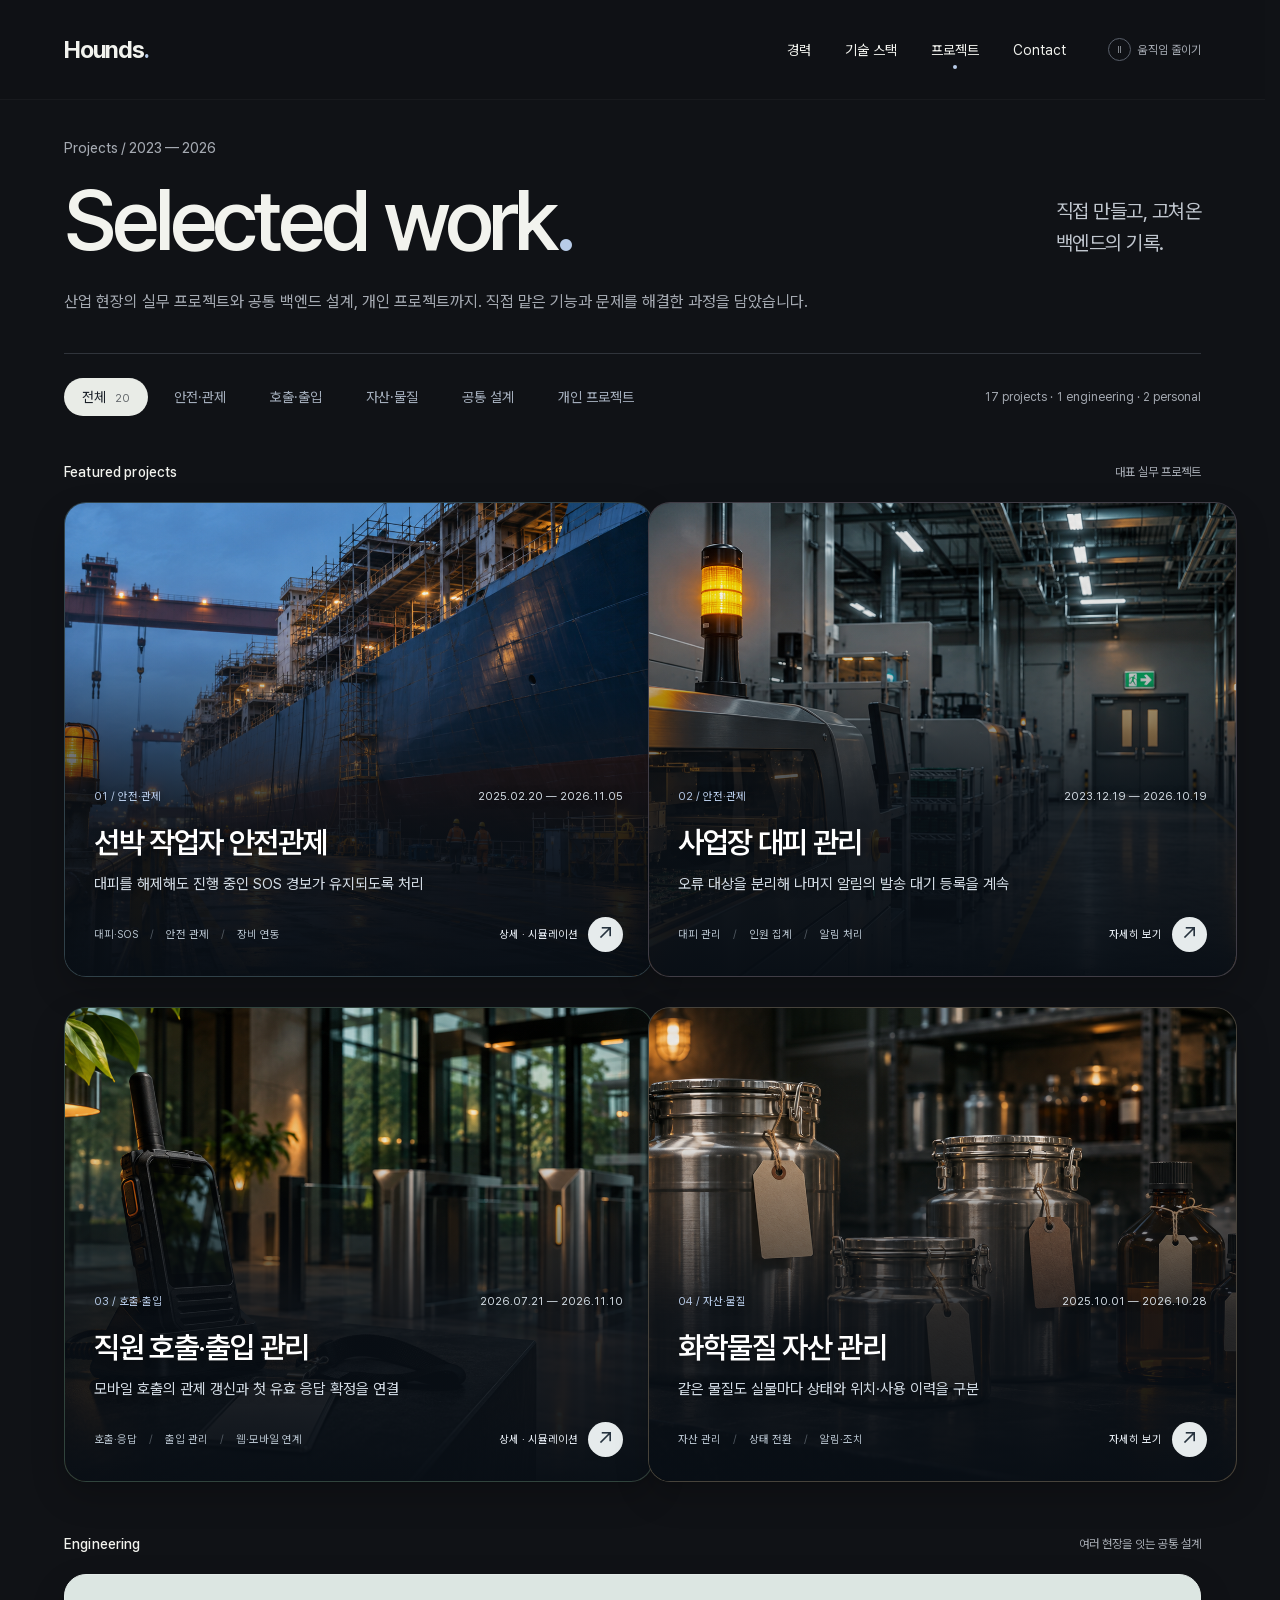
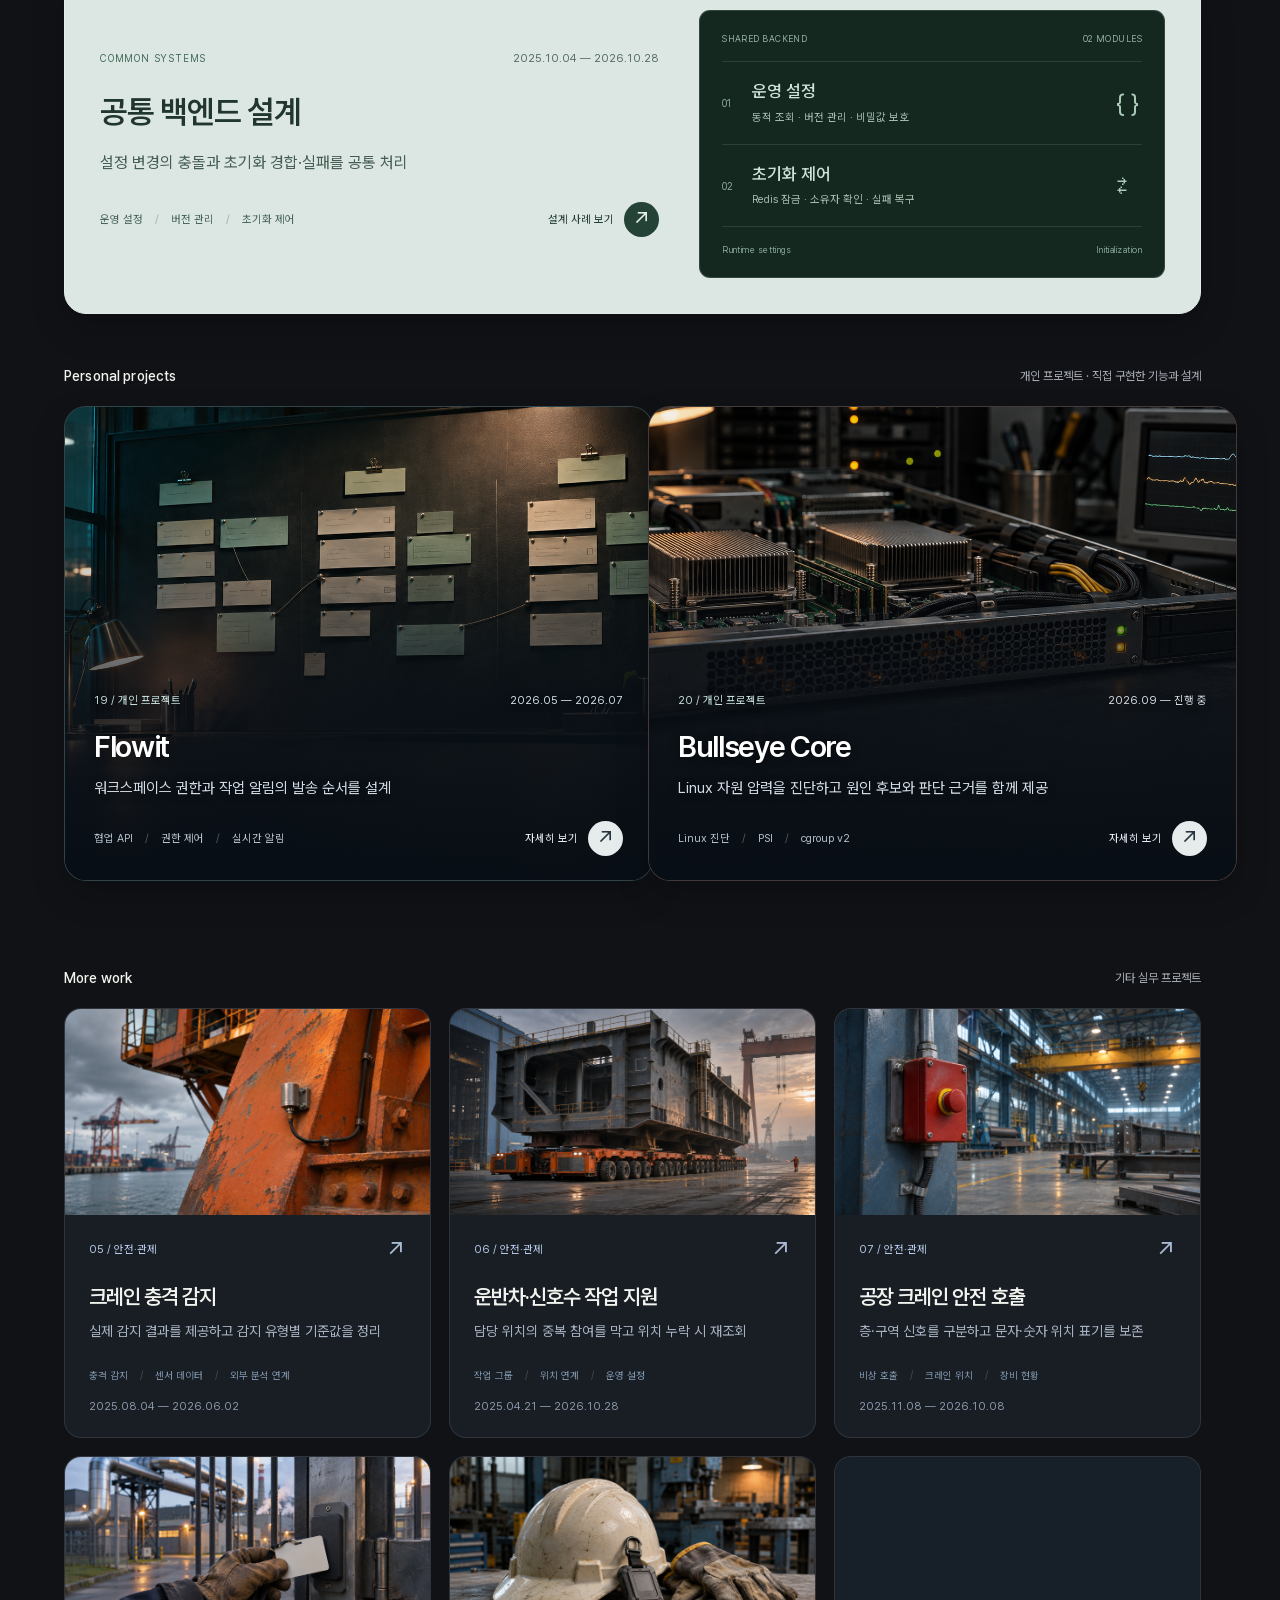
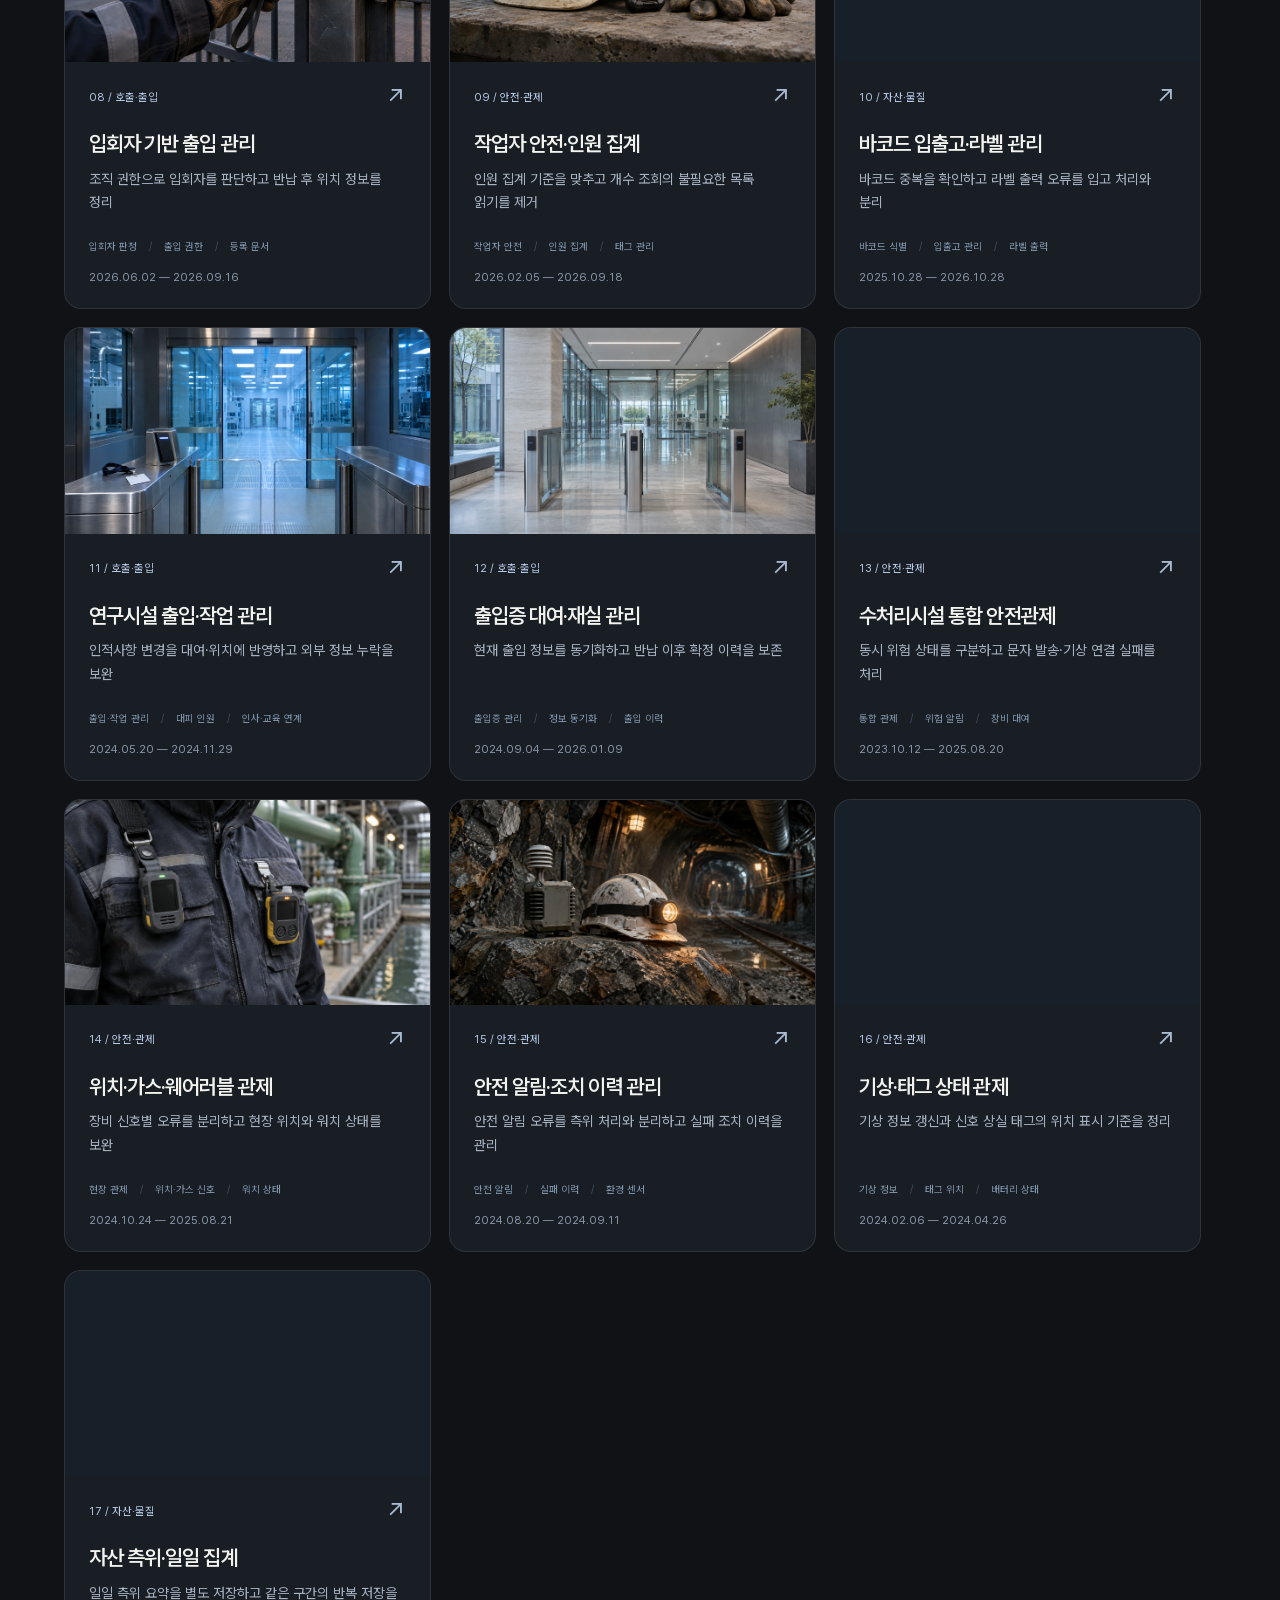
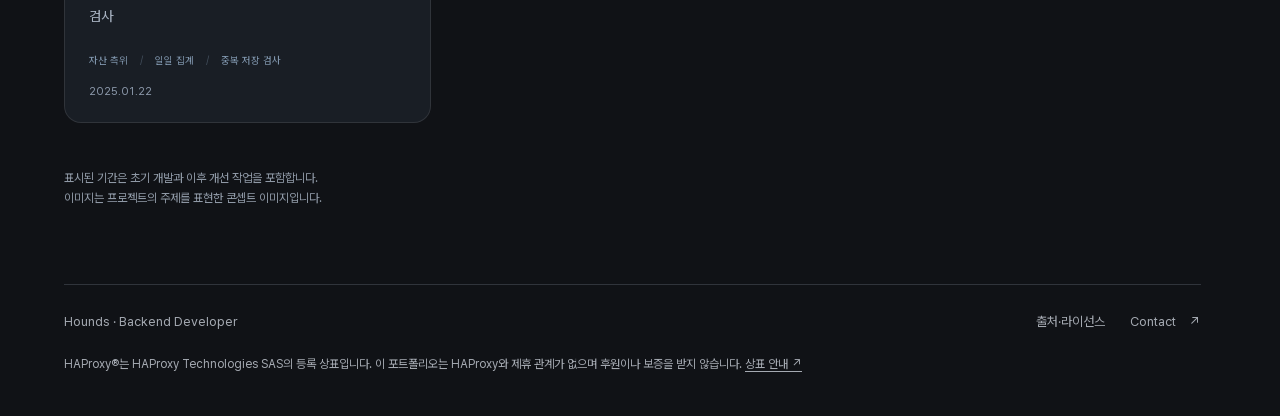
==== projects.html @ 59945b68 "Show credits and license texts in a shared modal" ====
<!doctype html>
<html lang="ko">
<head>
  <meta charset="utf-8">
  <meta name="viewport" content="width=device-width, initial-scale=1">
  <meta name="theme-color" content="#101216">
  <meta name="description" content="Hounds의 실무 프로젝트와 공통 백엔드 설계, 개인 프로젝트 개발 기록. 직접 구현한 기능과 문제 해결 과정을 소개합니다.">
  <title>Projects — Hounds</title>
  <link rel="preload" href="pretendard.woff2" as="font" type="font/woff2" crossorigin>
  <link rel="stylesheet" href="styles.css?v=20261115-contact">
  <link rel="stylesheet" href="projects.css?v=20261115-case-link">
  <link rel="stylesheet" href="project-simulations.css">
  <link rel="stylesheet" href="project-log-demo.css">
  <link rel="stylesheet" href="project-state-demo.css?v=20261115-readable">
  <link rel="stylesheet" href="credits-dialog.css?v=20261116">
  <script src="vendor/motion.js" defer></script>
  <script src="script.js" defer></script>
  <script src="projects-data.js?v=20261115-state-output" defer></script>
  <script src="card-interactions.js" defer></script>
  <script src="project-simulations.js" defer></script>
  <script src="project-log-demo.js" defer></script>
  <script src="project-state-demo.js" defer></script>
  <script src="projects.js?v=20261115-case-link" defer></script>
  <script src="credits-dialog.js?v=20261116" defer></script>
</head>
<body id="top" class="projects-page">
  <a class="skip-link" href="#main">본문으로 건너뛰기</a>
  <header class="site-header page-width">
    <a class="wordmark" href="index.html">Hounds<span class="wordmark-dot" aria-hidden="true">.</span></a>
    <nav aria-label="주요 메뉴"><a href="index.html#experience">경력</a><a href="index.html#stack">기술 스택</a><a href="projects.html" aria-current="page">프로젝트</a><a href="index.html#contact">Contact</a></nav>
    <button class="motion-toggle header-motion" type="button" id="motion-toggle" aria-pressed="false"><span class="motion-icon" aria-hidden="true">Ⅱ</span><span class="motion-label">움직임 줄이기</span></button>
  </header>
  <main id="main" class="page-width">
    <header class="work-heading">
      <p class="section-kicker">Projects / 2023 — 2026</p>
      <div class="work-title"><h1>Selected work<span>.</span></h1><p>직접 만들고, 고쳐온<br>백엔드의 기록.</p></div>
      <p class="work-intro">산업 현장의 실무 프로젝트와 공통 백엔드 설계, 개인 프로젝트까지. 직접 맡은 기능과 문제를 해결한 과정을 담았습니다.</p>
    </header>
    <div class="work-controls">
      <div class="work-filters" role="group" aria-label="프로젝트 분야 필터">
        <button type="button" data-filter="all" aria-pressed="true">전체 <span id="entry-count">20</span></button>
        <button type="button" data-filter="safety" aria-pressed="false">안전·관제</button>
        <button type="button" data-filter="access" aria-pressed="false">호출·출입</button>
        <button type="button" data-filter="assets" aria-pressed="false">자산·물질</button>
        <button type="button" data-filter="engineering" aria-pressed="false">공통 설계</button>
        <button type="button" data-filter="personal" aria-pressed="false">개인 프로젝트</button>
      </div>
      <p id="filter-status" aria-live="polite" aria-atomic="true">17 projects · 1 engineering · 2 personal</p>
    </div>
    <section id="featured-section" aria-labelledby="featured-title">
      <div class="work-section-label"><h2 id="featured-title">Featured projects</h2><span>대표 실무 프로젝트</span></div>
      <div class="featured-grid" id="featured-grid"></div>
    </section>
    <section id="engineering-section" aria-labelledby="engineering-title">
      <div class="work-section-label"><h2 id="engineering-title">Engineering</h2><span>여러 현장을 잇는 공통 설계</span></div>
      <div id="engineering-grid"></div>
    </section>
    <section id="personal-section" aria-labelledby="personal-title">
      <div class="work-section-label"><h2 id="personal-title">Personal projects</h2><span>개인 프로젝트 · 직접 구현한 기능과 설계</span></div>
      <div class="featured-grid" id="personal-grid"></div>
    </section>
    <section id="archive-section" aria-labelledby="archive-title">
      <div class="work-section-label"><h2 id="archive-title">More work</h2><span>기타 실무 프로젝트</span></div>
      <div class="archive-grid" id="archive-grid"></div>
    </section>
    <p class="work-period-note">표시된 기간은 초기 개발과 이후 개선 작업을 포함합니다.<br>이미지는 프로젝트의 주제를 표현한 콘셉트 이미지입니다.</p>
    <noscript><p>프로젝트 목록과 상세 내용을 보려면 JavaScript를 켜 주세요.</p></noscript>
  </main>
  <footer class="site-footer page-width">
    <div class="footer-main"><p>Hounds · Backend Developer</p><div class="footer-links"><a href="THIRD-PARTY.txt" data-credits-dialog>출처·라이선스</a><a href="index.html#contact">Contact <span aria-hidden="true">↗</span></a></div></div>
    <p class="trademark-notice">HAProxy®는 HAProxy Technologies SAS의 등록 상표입니다. 이 포트폴리오는 HAProxy와 제휴 관계가 없으며 후원이나 보증을 받지 않습니다. <a href="https://www.haproxy.com/legal/haproxy-trademark-policy" target="_blank" rel="noopener noreferrer">상표 안내 ↗</a></p>
  </footer>
  <dialog class="project-dialog" id="project-dialog" aria-labelledby="dialog-title" aria-describedby="dialog-lead">
    <div class="modal-toolbar">
      <span>PROJECT NOTES</span>
      <div class="modal-toolbar-actions"><button type="button" id="copy-project-link" aria-disabled="false">사례 링크 복사</button><button type="button" id="close-dialog" aria-label="프로젝트 상세 닫기">닫기 <span aria-hidden="true">✕</span></button></div>
      <div class="modal-link-fallback" id="project-link-fallback" hidden>
        <label for="project-link-input">사례 링크</label>
        <input id="project-link-input" type="text" readonly spellcheck="false" autocomplete="off" aria-describedby="project-link-help">
        <p id="project-link-help">선택된 주소를 복사해 주세요. 컴퓨터에서는 Ctrl+C 또는 ⌘C를 누르면 됩니다.</p>
      </div>
      <p class="modal-share-status" id="project-share-status" role="status" aria-live="polite" aria-atomic="true"></p>
    </div>
    <div id="dialog-content" class="modal-content"></div>
  </dialog>
</body>
</html>
---- styles.css ----
@font-face {
  font-family: "Portfolio Pretendard";
  src: url("pretendard.woff2") format("woff2");
  font-weight: 45 920;
  font-style: normal;
  font-display: swap;
}

:root {
  color-scheme: dark;
  --background: #101216;
  --text: #f2f3ee;
  --muted: #a4a9b1;
  --line: #30343b;
  --accent: #b7cbe8;
  --ease: cubic-bezier(.22, 1, .36, 1);
  --header-height: 100px;
  --page-gutter: 64px;
  font-family: "Portfolio Pretendard", "Pretendard", sans-serif;
  scroll-padding-top: calc(var(--header-height) + 24px);
}
*, *::before, *::after { box-sizing: border-box; }
html { scrollbar-gutter: stable; }
body { margin: 0; background: var(--background); color: var(--text); word-break: keep-all; }
a { color: inherit; text-decoration: none; }
button { font: inherit; }
h1, h2, h3, h4, h5, p, dl, dd, figure { margin: 0; }
button, a { -webkit-tap-highlight-color: transparent; }
[hidden] { display: none !important; }
::selection { background: #b7cbe8; color: #101216; }
:focus-visible { outline: 2px solid var(--accent); outline-offset: 6px; }
.page-width { width: min(1200px, calc(100% - 2 * var(--page-gutter))); margin-inline: auto; }
.skip-link { position: fixed; top: 10px; left: 10px; padding: 12px; z-index: 20; background: var(--background); transform: translateY(-160%); }
.skip-link:focus { transform: none; }

.site-header { display: flex; align-items: center; gap: 42px; width: 100%; height: var(--header-height); padding-inline: max(var(--page-gutter), calc((100% - 1200px) / 2)); position: sticky; top: 0; z-index: 10; background: #101216ed; border-bottom: 1px solid #ffffff0a; backdrop-filter: blur(14px); -webkit-backdrop-filter: blur(14px); }
.wordmark { margin-right: auto; font-size: 24px; font-weight: 680; letter-spacing: -.05em; }
.wordmark-dot { color: var(--accent); }
.site-header nav { display: flex; align-items: center; gap: 34px; font-size: 14px; }
.site-header nav a { position: relative; padding-block: 8px; }
.site-header nav a::after { content: ""; position: absolute; width: 4px; height: 4px; border-radius: 50%; background: var(--accent); left: calc(50% - 2px); bottom: -3px; opacity: 0; transition: opacity .2s; }
.site-header nav a:hover::after, .site-header nav a[aria-current]::after { opacity: 1; }
.motion-toggle { display: inline-flex; align-items: center; gap: 7px; color: var(--muted); border: 0; background: transparent; cursor: pointer; padding: 8px 0; font-size: 12px; }
.motion-toggle:hover { color: var(--text); }
.motion-icon { display: grid; place-items: center; width: 23px; height: 23px; border-radius: 50%; border: 1px solid #5a606b; font-size: 9px; }

.hero { position: relative; isolation: isolate; overflow: hidden; }
.hero-inner { position: relative; min-height: 680px; display: flex; flex-direction: column; justify-content: space-between; padding-top: 64px; }
.hero-copy { position: relative; z-index: 1; width: fit-content; max-width: 70%; pointer-events: none; }
.hero-copy a { pointer-events: auto; }
.hero-role { margin-bottom: 23px; font-size: 16px; font-weight: 470; color: #c5c9cf; }
.hero h1 { font-size: clamp(76px, 9.8vw, 148px); line-height: .96; font-weight: 550; letter-spacing: -.065em; }
.hero h1 > span { display: block; }
.hero-period { color: var(--accent); }
.hero-description { margin-top: 32px; color: #b4b9c1; font-size: 17px; line-height: 1.9; letter-spacing: -.015em; }
.hero-link { display: inline-flex; align-items: center; gap: 18px; margin-top: 30px; font-size: 14px; }
.round-arrow { display: grid; place-items: center; width: 41px; height: 41px; border: 1px solid #555c68; border-radius: 50%; font-size: 22px; transition: background .25s, color .25s, transform .25s; }
.hero-link:hover .round-arrow { background: var(--text); color: var(--background); transform: rotate(45deg); }
.hero-bottom { position: relative; display: flex; justify-content: space-between; align-items: center; gap: 20px; margin-top: 64px; padding-block: 26px; border-bottom: 1px solid var(--line); font-size: 13px; }
.hero-bottom p { color: var(--muted); }
.hero-bottom p span { padding-inline: 14px; color: #59616e; }
.hero-bottom a span { display: inline-block; margin-left: 12px; font-size: 19px; }
.hero-particles { position: absolute; inset: -18% -4% 0 37%; z-index: -1; mask-image: linear-gradient(90deg, transparent 0%, black 25%, black 92%, transparent); }
.hero-particles::after { content: ""; position: absolute; inset: 0; background: linear-gradient(0deg, var(--background), transparent 27%, transparent 85%, var(--background)); pointer-events: none; }
.hero-particles canvas { display: block; width: 100%; height: 100%; }

.section-heading { display: flex; align-items: end; justify-content: space-between; gap: 30px; margin-bottom: 51px; }
.section-heading h2, .experience h2 { font-size: clamp(40px, 5.1vw, 70px); line-height: 1.06; font-weight: 540; letter-spacing: -.055em; }
.section-heading h2 > span, .experience h2 > span { color: var(--accent); }
.section-heading > p { padding-bottom: 6px; font-size: 15px; color: var(--muted); }
.section-kicker { color: var(--muted); font-size: 14px; font-weight: 450; margin-bottom: 18px; }

.experience { padding-block: 115px 118px; }
.experience-header { display: flex; justify-content: space-between; align-items: end; gap: 50px; }
.employment { border-left: 1px solid #505864; padding-left: 27px; }
.employment-label { font-size: 12px; color: var(--muted); }
.employment-period { display: flex; align-items: center; flex-wrap: wrap; gap: 10px; margin-top: 9px; font-size: 22px; font-weight: 480; letter-spacing: -.02em; font-variant-numeric: tabular-nums; }
.employment-period > span { color: #66717f; }
.employment-role { margin-top: 9px; color: var(--muted); font-size: 14px; }

.stack { --accent: #5c6d87; --muted: #63676e; --text: #1e252e; color-scheme: light; background: #e9ebe7; color: var(--text); padding-block: 94px 80px; }
.stack .section-heading { margin-bottom: 52px; }
.stack-group { display: grid; grid-template-columns: minmax(0, .65fr) minmax(0, 1.35fr); align-items: center; gap: 50px; padding-block: 32px; border-top: 1px solid #c8cdc9; }
.stack-group-copy h3 { font-size: clamp(28px, 3vw, 41px); font-weight: 480; letter-spacing: -.045em; }
.stack-group-copy p { max-width: 360px; margin-top: 13px; font-size: 14px; line-height: 1.8; color: var(--muted); }
.tech-items { display: flex; flex-wrap: wrap; align-items: start; gap: 15px; margin: 0; padding: 0; list-style: none; }
.tech-item { min-width: 93px; display: flex; flex-direction: column; align-items: center; gap: 10px; position: relative; border-radius: 12px; padding: 14px 13px 11px; transform-origin: 50% 80%; outline-offset: 3px; }
.tech-icon { display: grid; place-items: center; width: 62px; height: 62px; border: 1px solid #d3d8d2; border-radius: 16px; background: #f8f9f5; box-shadow: 0 3px 5px #1c273006; }
.tech-icon img { width: 38px; height: 38px; object-fit: contain; }
.tech-name { font-size: 13px; font-weight: 550; color: #343b43; white-space: nowrap; }
.tech-item:hover .tech-icon, .tech-item:focus-visible .tech-icon { border-color: #a2b3be; background: #fff; box-shadow: 0 9px 18px #2f435015; }
.tech-name sup { font-size: .65em; margin-left: 1px; }
.tech-role { display: block; margin-top: 3px; font-size: 10px; font-weight: 450; color: #63676e; text-align: center; }
.tech-icon-jpa { font-size: 19px; font-weight: 750; color: #506280; letter-spacing: -.06em; }
.stack-group[aria-labelledby="stack-infra"] .tech-items { display: grid; grid-template-columns: repeat(8, minmax(0, 1fr)); gap: 6px; }
.stack-group[aria-labelledby="stack-infra"] .tech-item { min-width: 0; padding-inline: 3px; }

.site-footer { display: grid; padding-block: 29px 40px; gap: 24px; border-top: 1px solid var(--line); color: var(--muted); font-size: 13px; }
.footer-main { display: flex; justify-content: space-between; align-items: center; flex-wrap: wrap; gap: 16px 24px; }
.footer-links { display: flex; align-items: center; flex-wrap: wrap; gap: 16px 25px; }
.trademark-notice { max-width: 960px; font-size: 12px; line-height: 1.9; color: #a4a9b1; }
.trademark-notice a { text-decoration: underline; text-underline-offset: 3px; white-space: nowrap; }
.site-footer a > span { margin-left: 10px; }
.projects-cta { padding-block: 100px 105px; }
.projects-cta-link { display: flex; justify-content: space-between; align-items: center; gap: 30px; }
.projects-cta h2 { font-size: clamp(38px, 5vw, 70px); font-weight: 530; line-height: 1.25; letter-spacing: -.045em; }
.projects-cta h2 span { color: #8b9bb1; }
.cta-arrow { display: grid; place-items: center; width: 90px; height: 90px; border: 1px solid #65758b; border-radius: 50%; font-size: 45px; transition: color .3s, background .3s, transform .3s; }
.projects-cta-link:hover .cta-arrow { background: var(--accent); color: #101216; transform: rotate(45deg); }
.projects-cta > p:last-child { margin-top: 30px; color: var(--muted); font-size: 16px; line-height: 1.8; }
.contact { display: grid; grid-template-columns: 1fr 1fr; align-items: end; gap: 65px; padding-block: 66px 85px; border-top: 1px solid var(--line); }
.contact-copy h2 { font-size: clamp(42px, 5vw, 68px); font-weight: 530; letter-spacing: -.05em; line-height: 1.1; }
.contact-copy h2 > span { color: var(--accent); }
.contact-copy > p:last-child { margin-top: 23px; font-size: 16px; color: var(--muted); line-height: 1.8; }
.contact-github { display: block; padding-block: 22px; border-top: 1px solid #66748a; border-bottom: 1px solid #66748a; }
.contact-platform { color: #a5bbd4; font-size: 13px; }
.contact-account { display: flex; align-items: center; justify-content: space-between; gap: 24px; margin-top: 12px; font-size: clamp(30px, 3.5vw, 46px); font-weight: 500; letter-spacing: -.035em; }
.contact-account > span { font-size: 33px; color: var(--accent); transition: transform .2s; }
.contact-github:hover .contact-account > span { transform: translate(3px, -3px); }
.contact-caption { display: block; margin-top: 13px; color: var(--muted); font-size: 13px; }

@media (min-width: 1600px) {
  .hero-inner { min-height: 780px; padding-top: 95px; }
}
@media (max-width: 1050px) {
  :root { --page-gutter: 40px; }
  .hero-copy { max-width: 76%; }
  .hero-inner { min-height: 650px; }
  .stack-group { grid-template-columns: .6fr 1.4fr; gap: 25px; }
  .stack-group[aria-labelledby="stack-infra"] .tech-items { grid-template-columns: repeat(4, minmax(0, 1fr)); }
  .tech-items { gap: 7px; }
  .tech-item { min-width: 81px; padding-inline: 8px; }
}
@media (max-width: 800px) {
  :root { --page-gutter: 24px; --header-height: 85px; }
  .site-header { gap: 24px; }
  .site-header nav { gap: 19px; }
  .motion-label { display: none; }
  .hero-inner { padding-top: 75px; min-height: 640px; }
  .hero-particles { left: 28%; opacity: .75; }
  .hero-copy { max-width: 95%; }
  .hero h1 { font-size: 100px; }
  .experience { padding-block: 80px; }
  .experience-header { display: grid; gap: 27px; }
  .stack-group { grid-template-columns: 1fr; gap: 20px; }
  .stack-group-copy p { max-width: 100%; }
  .contact { gap: 35px; }
}
@media (max-width: 540px) {
  :root { --page-gutter: 18px; --header-height: 77px; }
  .site-header { gap: 17px; }
  .wordmark { font-size: 20px; }
  .site-header nav { font-size: 12px; gap: 15px; }
  .hero-inner { min-height: 640px; padding-top: 83px; }
  .hero-role { font-size: 14px; }
  .hero h1 { font-size: clamp(62px, 14.6vw, 85px); }
  .hero-description { font-size: 15px; max-width: 320px; line-height: 1.85; }
  .hero-particles { inset: -10% -10% 0 8%; opacity: .5; mask-image: linear-gradient(0deg, black 20%, transparent 65%, black); }
  .hero-bottom { align-items: start; font-size: 11px; gap: 10px; margin-top: 45px; }
  .hero-bottom p { max-width: 225px; line-height: 1.8; }
  .hero-bottom p span { padding-inline: 5px; }
  .section-heading { display: block; margin-bottom: 34px; }
  .section-heading > p { margin-top: 17px; padding: 0; font-size: 14px; }
  .section-heading h2, .experience h2 { font-size: 43px; }
  .experience { padding-block: 65px; }
  .employment-period { font-size: 20px; }
  .stack { padding-block: 62px 46px; }
  .tech-items { gap: 9px 1px; }
  .tech-item { flex-basis: calc(25% - 1px); min-width: 0; }
  .tech-icon { width: 56px; height: 56px; border-radius: 14px; }
  .tech-name { font-size: 11px; }
  .site-header { gap: 12px; }
  .site-header nav { gap: 11px; }
  .site-header nav a[href$="#contact"] { display: none; }
  .contact { grid-template-columns: 1fr; gap: 32px; padding-block: 50px 58px; }
}
@media (prefers-reduced-motion: reduce) {
  html:not(.motion-full) *, html:not(.motion-full) *::before, html:not(.motion-full) *::after { transition-duration: 0s !important; scroll-behavior: auto !important; }
}
.motion-reduced *, .motion-reduced *::before, .motion-reduced *::after { transition-duration: 0s !important; scroll-behavior: auto !important; }
---- projects.css ----
.work-heading { padding-top: 40px; padding-bottom: 36px; }
.work-heading .section-kicker { margin-bottom: 20px; }
.work-title { display: flex; justify-content: space-between; align-items: end; gap: 35px; }
.work-title h1 { font-size: clamp(60px, 6.7vw, 96px); font-weight: 530; line-height: 1.03; letter-spacing: -.06em; }
.work-title h1 span { color: var(--accent); }
.work-title > p { color: #c0c6ce; font-size: 20px; line-height: 1.6; letter-spacing: -.025em; padding-bottom: 5px; }
.work-intro { color: var(--muted); font-size: 16px; line-height: 1.8; margin-top: 24px; }
.work-intro br { display: none; }
.work-controls { display: flex; align-items: center; justify-content: space-between; gap: 25px; border-top: 1px solid var(--line); padding-block: 24px; }
.work-controls > p { font-size: 12px; color: var(--muted); font-variant-numeric: tabular-nums; }
.work-filters { display: flex; flex-wrap: wrap; gap: 8px; }
.work-filters button { border: 1px solid transparent; border-radius: 30px; padding: 10px 17px; background: none; color: #a4aebc; cursor: pointer; font-size: 14px; transition: color .2s, background .2s, border-color .2s; }
.work-filters button span { margin-left: 5px; font-size: 11px; opacity: .65; }
.work-filters button:hover { border-color: #616a76; color: var(--text); }
.work-filters button[aria-pressed="true"] { background: #e9ece7; color: #1a2028; }
.work-section-label { display: flex; align-items: center; justify-content: space-between; gap: 20px; padding-block: 24px 22px; }
.work-section-label h2 { font-size: 14px; font-weight: 500; letter-spacing: .01em; }
.work-section-label > span { font-size: 12px; color: var(--muted); }
.featured-grid { display: grid; grid-template-columns: repeat(2, minmax(0, 1fr)); gap: 30px; }
.project-card { display: block; width: 100%; min-width: 0; border: 0; background: none; color: var(--text); padding: 0; text-align: left; cursor: pointer; font-family: inherit; perspective: 1100px; }
.project-card:focus-visible { outline-offset: 7px; border-radius: 22px; }
.card-surface { position: relative; display: flex; flex-direction: column; height: 100%; overflow: hidden; border: 1px solid #ffffff19; border-radius: 22px; background: #1c252e; box-shadow: 0 3px 5px #0001, 0 14px 34px #0003; transform-origin: center; transition: border-color .25s, box-shadow .25s; }
.project-card[data-art="rtls"] .card-surface { background: #192c35; }
.project-card[data-art="evacuation"] .card-surface { background: #2b2832; }
.project-card[data-art="call"] .card-surface { background: #1b3028; }
.project-card[data-art="assets"] .card-surface { background: #332f26; }
.project-card[data-art="flowit"] .card-surface { background: #1b3035; }
.project-card[data-art="bullseye"] .card-surface { background: #302526; }
.project-card:hover .card-surface, .project-card:focus-visible .card-surface { border-color: #ffffff48; box-shadow: 0 4px 8px #0002, 0 24px 50px #0005; }
.card-info { padding: 28px 29px 0; position: relative; z-index: 1; }
.card-topline { display: flex; justify-content: space-between; gap: 20px; align-items: center; margin-bottom: 18px; color: #c1c9d0; font-size: 11px; font-variant-numeric: tabular-nums; }
.card-topline span:first-child { color: #b7cbe8; }
.card-title-row h3 { font-size: 28px; font-weight: 590; letter-spacing: -.045em; line-height: 1.4; }
.card-hook { color: #bdc6ce; font-size: 15px; line-height: 1.7; margin-top: 9px; }
.project-art { position: relative; overflow: hidden; aspect-ratio: 16 / 9; background: #172029; flex-shrink: 0; }
.project-cover-image { display: block; width: 100%; height: 100%; object-fit: cover; transform-origin: center; }
.featured-card .card-surface { min-height: 475px; aspect-ratio: 1.24; justify-content: end; }
.featured-card .project-art { position: absolute; inset: 0; width: 100%; height: 100%; aspect-ratio: auto; }
.featured-card .project-cover-image { width: calc(100% + 16px); height: calc(100% + 16px); max-width: none; margin: -8px; }
.featured-card .project-art::after { content: ""; position: absolute; inset: 0; background: linear-gradient(180deg, #0a111008 10%, #09101615 30%, #0a1017d4 65%, #080e15fa 100%); pointer-events: none; }
.featured-card .card-info { margin-top: auto; padding-top: 150px; text-shadow: 0 1px 10px #0006; }
.featured-card .card-topline { color: #d6dfe7; }
.featured-card .card-title-row h3 { font-size: 30px; color: #fff; }
.featured-card .card-hook { color: #d3dce5; }
.featured-card .card-footer { position: relative; z-index: 1; margin-top: 20px; }
.card-footer { display: flex; justify-content: space-between; align-items: center; gap: 20px; padding: 0 29px 24px; margin-top: auto; }
.card-tags { display: flex; flex-wrap: wrap; gap: 8px 12px; color: #b5c1cc; font-size: 11px; }
.card-tags span + span::before { content: "/"; margin-right: 12px; opacity: .4; }
.card-open { display: flex; align-items: center; gap: 10px; white-space: nowrap; font-size: 11px; color: #e6ecf3; }
.card-open > span { display: grid; place-items: center; width: 35px; height: 35px; background: #e6ebec; color: #26323e; font-size: 21px; border-radius: 50%; transition: transform .25s; }
.project-card:hover .card-open > span { transform: rotate(45deg); }
#archive-section { margin-top: 65px; }
.archive-grid { display: grid; grid-template-columns: repeat(3, minmax(0, 1fr)); gap: 18px; }
.archive-card .card-surface { background: #191e25; border-radius: 17px; box-shadow: none; }
.archive-card .card-info { padding: 21px 24px 0; }
.archive-card .card-title-row h3 { font-size: 21px; }
.archive-card .card-hook { font-size: 14px; color: #a8b3c2; }
.archive-card .card-footer { display: grid; justify-content: start; gap: 19px; padding: 25px 24px 24px; }
.archive-card .card-tags { color: #7f95ac; font-size: 10px; }
.archive-period { color: #8d9aac; font-size: 11px; font-variant-numeric: tabular-nums; }
.archive-mark { font-size: 23px; color: #a8bbd2; }
#featured-section, #engineering-section { margin-bottom: 30px; }
#personal-section { margin-bottom: 45px; }
.personal-card .card-topline span:first-child { color: #c4dedb; }
.engineering-card .card-surface { display: grid; grid-template-columns: 1.2fr 1fr; align-items: center; gap: 40px; padding: 35px; background: #dce6e2; border-color: #e4ece9; color: #20362f; }
.engineering-card-copy { min-width: 0; }
.engineering-card .card-topline { color: #526c61; margin-bottom: 26px; }
.engineering-card .card-topline span:first-child { color: #416b59; font-size: 10px; letter-spacing: .08em; }
.engineering-card h3 { font-size: 32px; font-weight: 590; letter-spacing: -.04em; line-height: 1.35; }
.engineering-card .card-hook { color: #455e54; font-size: 16px; margin-top: 15px; line-height: 1.75; word-break: keep-all; }
.engineering-card-bottom { display: flex; justify-content: space-between; align-items: center; gap: 20px; margin-top: 25px; }
.engineering-card .card-tags { color: #49665a; }
.engineering-card .card-open { color: #233c31; }
.engineering-card .card-open > span { background: #254236; color: #e3efe8; }
.engineering-art { display: flex; align-items: center; min-height: 250px; padding: 22px; aspect-ratio: auto; background: #142820; border-radius: 11px; border: 1px solid #88a99740; }
.engineering-blueprint { width: 100%; min-width: 0; color: #d0e2d8; }
.blueprint-top, .blueprint-bottom { display: flex; align-items: center; justify-content: space-between; gap: 10px; font-size: 9px; letter-spacing: .05em; color: #96b3a4; }
.blueprint-top { padding-bottom: 17px; }
.blueprint-bottom { padding-top: 17px; color: #85a795; }
.blueprint-module { display: grid; grid-template-columns: 18px minmax(0, 1fr) 26px; gap: 12px; align-items: center; border-block: 1px solid #809f8d36; padding: 17px 0; }
.blueprint-module + .blueprint-module { border-top: 0; }
.module-index { color: #8eab9a; font-size: 10px; }
.blueprint-module strong { font-size: 17px; font-weight: 530; line-height: 1.5; }
.blueprint-module p { color: #a4bbad; font-size: 11px; line-height: 1.65; margin-top: 4px; word-break: keep-all; }
.module-symbol { color: #accab8; font-size: 24px; white-space: nowrap; }
.project-dialog[data-art="engineering"] .modal-cover { background: #20362e; }
.modal-art .project-art.engineering-art { min-height: 250px; height: auto; aspect-ratio: auto; }
.work-period-note { font-size: 12px; line-height: 1.7; color: #8f99a6; margin-block: 45px 75px; }

.project-dialog { color-scheme: dark; background: #15191f; color: var(--text); width: min(1080px, calc(100% - 80px)); max-height: calc(100dvh - 70px); border: 1px solid #424a55; border-radius: 12px; padding: 0; overscroll-behavior: contain; box-shadow: 0 35px 150px #0009; }
.project-dialog::backdrop { background: #05070bd4; backdrop-filter: blur(9px); }
.modal-toolbar { position: sticky; top: 0; z-index: 3; display: grid; grid-template-columns: minmax(0, 1fr) auto; gap: 0 14px; align-items: center; min-height: 54px; padding: 8px 30px; background: #15191ff5; border-bottom: 1px solid #313844; backdrop-filter: blur(8px); }
.modal-toolbar > span { font-size: 10px; letter-spacing: .16em; color: #91a2ba; }
.modal-toolbar button { display: flex; gap: 12px; align-items: center; color: #d7dce4; background: none; border: 0; cursor: pointer; padding: 8px 0 8px 15px; font-size: 13px; }
.modal-toolbar button span { font-size: 19px; }
.modal-toolbar-actions { display: flex; align-items: center; gap: 12px; }
.modal-toolbar #copy-project-link { justify-content: center; min-width: 94px; padding: 7px 10px; border: 1px solid #405063; border-radius: 5px; color: #bdcedf; font-size: 11px; }
.modal-toolbar #copy-project-link:hover:not([aria-disabled="true"]) { color: #edf4fc; border-color: #8297af; }
.modal-toolbar #copy-project-link[aria-disabled="true"] { cursor: wait; color: #8599ae; }
.modal-link-fallback { grid-column: 1 / -1; display: grid; gap: 7px; min-width: 0; padding: 11px 0 8px; }
.modal-link-fallback label { color: #b7cadf; font-size: 11px; }
.modal-link-fallback input { min-width: 0; width: 100%; padding: 9px 11px; border: 1px solid #587087; border-radius: 5px; background: #101821; color: #e0eaf3; font: 12px/1.5 ui-monospace, "SFMono-Regular", Consolas, monospace; }
.modal-link-fallback p { color: #a2b4c7; font-size: 11px; line-height: 1.6; word-break: keep-all; }
.modal-share-status { position: absolute; width: 1px; height: 1px; padding: 0; margin: -1px; overflow: hidden; clip-path: inset(50%); white-space: nowrap; border: 0; }
.modal-content { padding: 0 44px 35px; }
.modal-cover { display: grid; grid-template-columns: 1.35fr 1fr; align-items: stretch; gap: 32px; margin-inline: -44px; padding: 32px 44px; background: #1c252e; border-bottom: 1px solid #ffffff0c; }
.project-dialog[data-art="rtls"] .modal-cover { background: #192c35; }
.project-dialog[data-art="evacuation"] .modal-cover { background: #2b2832; }
.project-dialog[data-art="call"] .modal-cover { background: #1b3028; }
.project-dialog[data-art="assets"] .modal-cover { background: #332f26; }
.project-dialog[data-art="flowit"] .modal-cover { background: #1b3035; }
.project-dialog[data-art="bullseye"] .modal-cover { background: #302526; }
.modal-intro { min-width: 0; }
.modal-category { display: flex; gap: 12px; color: var(--accent); font-size: 10px; letter-spacing: .04em; margin-bottom: 15px; }
.modal-category span { opacity: .4; }
.modal-title { font-size: clamp(26px, 2.6vw, 35px); line-height: 1.3; font-weight: 590; letter-spacing: -.045em; word-break: keep-all; overflow-wrap: anywhere; }
.modal-title:focus { outline: none; }
.modal-context { color: #afbdc9; font-size: 13px; line-height: 1.75; margin-top: 12px; word-break: keep-all; overflow-wrap: anywhere; }
.modal-lead { font-size: 18px; line-height: 1.65; color: #e1e7ee; margin-top: 18px; letter-spacing: -.02em; word-break: keep-all; overflow-wrap: anywhere; }
.modal-facts { display: grid; gap: 9px; margin-top: 24px; font-size: 12px; line-height: 1.6; }
.modal-facts > div { display: grid; grid-template-columns: 65px 1fr; gap: 12px; }
.modal-facts dt { color: #93a3b6; }
.modal-facts dd { margin: 0; color: #ccd6e1; font-variant-numeric: tabular-nums; }
.modal-planned { display: flex; flex-wrap: wrap; align-items: baseline; gap: 9px; margin-top: 13px; color: #b5c9c1; font-size: 12px; line-height: 1.7; }
.modal-planned > span { padding: 1px 7px; border: 1px solid #a7c8b93d; border-radius: 4px; color: #c5ddcf; font-size: 10px; }
.modal-stack { display: flex; flex-wrap: wrap; gap: 7px; list-style: none; margin: 20px 0 0; padding: 0; }
.modal-stack li { padding: 5px 9px; border: 1px solid #a7c0d126; border-radius: 5px; color: #cad9e3; font-size: 10px; line-height: 1.4; background: #b2d4e607; }
.modal-source-links, .case-sources { display: flex; flex-wrap: wrap; gap: 10px 19px; }
.modal-source-links { margin-top: 20px; }
.modal-source-links a, .case-sources a { display: inline-flex; align-items: center; gap: 8px; color: #c1d8e9; font-size: 12px; line-height: 1.6; text-decoration: underline; text-decoration-color: #88acc652; text-underline-offset: 4px; }
.modal-source-links a:hover, .case-sources a:hover { color: #fff; text-decoration-color: currentColor; }
.modal-source-links a > span, .case-sources a > span { font-size: 15px; }
.modal-art { min-width: 0; align-self: stretch; }
.modal-art .project-art { height: 100%; min-height: 235px; aspect-ratio: auto; border-radius: 10px; }
.modal-art .project-cover-image { position: absolute; inset: 0; }
.modal-section { margin-top: 30px; }
.modal-section-heading { display: flex; align-items: baseline; justify-content: space-between; gap: 15px; margin-bottom: 20px; }
.modal-section-heading h3 { font-size: 19px; font-weight: 570; letter-spacing: -.03em; }
.modal-section-heading > span { font-size: 9px; letter-spacing: .09em; color: #8a9aae; }
.contribution-list { display: grid; grid-template-columns: repeat(auto-fit, minmax(190px, 1fr)); margin: 0; padding: 0; list-style: none; }
.contribution-list li { position: relative; padding-right: 24px; }
.contribution-list li + li { border-left: 1px solid #343d49; padding-left: 24px; }
.contribution-list li:last-child { padding-right: 0; }
.contribution-number { color: #819ab8; font-size: 10px; font-variant-numeric: tabular-nums; }
.contribution-list h4 { font-size: 16px; font-weight: 550; letter-spacing: -.025em; line-height: 1.5; margin-top: 8px; }
.contribution-list p { color: #aebaca; font-size: 14px; line-height: 1.7; margin-top: 7px; word-break: keep-all; overflow-wrap: anywhere; }
.cases-section { padding-top: 28px; border-top: 1px solid #343d49; }
.case-studies { display: grid; gap: 16px; }
.case-study { padding: 22px; border: 1px solid #323d4b; border-radius: 12px; background: #1b222b; overflow: hidden; }
.case-heading { display: flex; align-items: baseline; gap: 13px; margin-bottom: 20px; }
.case-number { font-size: 11px; color: #86a5cd; font-variant-numeric: tabular-nums; }
.case-heading h4 { min-width: 0; font-size: 19px; line-height: 1.5; font-weight: 550; letter-spacing: -.025em; word-break: keep-all; overflow-wrap: anywhere; }
.case-diagram { margin: 0 0 22px; padding: 15px 18px 18px; border: 1px solid #344255; border-radius: 9px; background-color: #121922; background-image: radial-gradient(#6f87a41d .7px, transparent .7px); background-size: 12px 12px; }
.case-diagram figcaption { color: #98abc2; font-size: 10px; letter-spacing: .02em; margin-bottom: 14px; }
.case-diagram figcaption > span { margin-right: 5px; color: #b6cbe8; }
.flow-sequence { display: flex; gap: 30px; align-items: stretch; }
.flow-node { position: relative; min-width: 0; padding: 12px 14px; border: 1px solid #405771; border-radius: 8px; background: #1c2939; }
.flow-sequence .flow-node { flex: 1; min-height: 86px; }
.flow-badge { display: flex; align-items: center; gap: 5px; color: #8aa9d0; font-size: 9px; line-height: 1.4; margin-bottom: 7px; font-variant-numeric: tabular-nums; }
.flow-node strong, .flow-outcome strong { display: block; font-size: 14px; line-height: 1.5; font-weight: 550; color: #e0eafa; word-break: keep-all; overflow-wrap: anywhere; }
.flow-detail { display: block; margin-top: 4px; color: #a3b3c7; font-size: 11px; line-height: 1.5; word-break: keep-all; overflow-wrap: anywhere; }
.flow-link { position: absolute; top: 50%; right: -31px; width: 30px; height: 16px; transform: translateY(-50%); color: #7b97bb; pointer-events: none; }
.flow-link svg { display: block; width: 100%; height: 100%; }
.flow-packet { fill: #c4ddf8; opacity: 0; pointer-events: none; }
.project-dialog[open] .diagram-flowing .flow-packet { animation: flow-packet-travel 4.8s linear var(--flow-delay, 0s) infinite; }
.flow-sequence .flow-node:nth-child(2) { --flow-delay: .75s; }
.flow-sequence .flow-node:nth-child(3) { --flow-delay: 1.5s; }
.flow-paths { --flow-delay: 1.1s; }
@keyframes flow-packet-travel {
  0%, 7% { transform: translateX(0); opacity: 0; }
  12% { opacity: .8; }
  38% { opacity: .8; }
  44%, 100% { transform: translateX(26px); opacity: 0; }
}
html.motion-reduced .flow-packet { animation: none !important; }
@media (prefers-reduced-motion: reduce) {
  html:not(.motion-full) .flow-packet { animation: none !important; }
}
.flow-finish { background: #1d302e; border-color: #48675c; }
.flow-finish .flow-badge { color: #9bbfae; }
.flow-finish strong { color: #d8eee3; }
.flow-branch { display: grid; grid-template-columns: 1fr 1fr 1.6fr; gap: 36px; align-items: center; }
.flow-entry .flow-link { right: -37px; width: 36px; }
.flow-gate { background: #222d42; border-color: #617d9f; }
.flow-diamond { display: inline-block; width: 6px; height: 6px; border: 1px solid #b4cdee; transform: rotate(45deg); margin-inline: 1px 2px; }
.flow-gate::after { content: ""; position: absolute; width: 16px; right: -17px; top: 50%; border-top: 1px solid #7b97bb; }
.flow-paths { display: grid; grid-auto-rows: 1fr; gap: 10px; min-width: 0; }
.flow-path { position: relative; display: grid; grid-template-columns: .8fr 1.2fr; gap: 10px; align-items: center; min-width: 0; min-height: 62px; padding: 10px 12px; border: 1px solid #405267; border-radius: 7px; background: #1b2735; }
.flow-path::before { content: ""; position: absolute; left: -21px; top: -11px; bottom: -11px; border-left: 1px solid #7b97bb; }
.flow-path:first-child::before { top: 50%; }
.flow-path:last-child::before { bottom: 50%; }
.flow-path .flow-link { left: -21px; right: auto; width: 20px; }
.flow-condition { color: #adc1dc; font-size: 10px; line-height: 1.5; word-break: keep-all; overflow-wrap: anywhere; }
.flow-outcome { min-width: 0; padding-left: 10px; border-left: 1px solid #ffffff16; }
.flow-outcome strong { font-size: 13px; }
.flow-outcome .flow-detail { font-size: 10px; }
.flow-path-keep { border-color: #46665d; background: #1a2d2b; }
.flow-path-keep .flow-condition { color: #a9c8ba; }
.flow-path-keep strong { color: #d2e9dd; }
.flow-path-muted { background: #222731; border-color: #485365; }
.flow-path-muted .flow-condition { color: #b7c0ce; }
.case-flow { display: grid; grid-template-columns: .85fr 1.15fr; gap: 0 26px; margin: 0; }
.case-flow dt { font-size: 11px; font-weight: 550; margin-bottom: 8px; color: #90a3bb; }
.case-flow dd { margin: 0; font-size: 15px; line-height: 1.7; letter-spacing: -.015em; word-break: keep-all; overflow-wrap: anywhere; }
.case-problem { padding-right: 26px; border-right: 1px solid #35404f; }
.case-problem dd { color: #b2bece; }
.case-action dt { color: #bdd3f2; }
.case-action dd { color: #e0e8f2; }
.case-change { grid-column: 1 / -1; display: grid; grid-template-columns: 95px 1fr; align-items: baseline; gap: 12px; margin: 20px -22px -22px; padding: 13px 22px; background: #8fae9f0c; border-top: 1px solid #8fae9f23; }
.case-change dt { margin: 0; color: #a8c8bc; }
.case-change dt span { margin-right: 5px; }
.case-change dd { color: #c8ddd3; font-size: 14px; }
.case-study.has-sources .case-change { margin-bottom: 0; }
.case-sources { margin: 0 -22px -22px; padding: 11px 22px 14px; background: #8fae9f0c; }
.case-sources a { color: #9fb6c9; font-size: 11px; }
.modal-next { display: flex; width: 100%; align-items: center; justify-content: space-between; gap: 25px; border: 0; border-top: 1px solid #404d5f; padding: 25px 0 0; margin-top: 32px; color: var(--text); background: none; text-align: left; cursor: pointer; }
.modal-next small { display: block; font-size: 11px; color: #8e9db0; margin-bottom: 9px; }
.modal-next strong { font-size: 18px; font-weight: 500; }
.modal-next > span:last-child { font-size: 30px; }
@media (max-width: 1050px) {
  .work-title > p { font-size: 17px; }
  .card-title-row h3 { font-size: 23px; }
  .archive-grid { grid-template-columns: repeat(2, minmax(0, 1fr)); }
}
@media (max-width: 800px) {
  .engineering-card .card-surface { grid-template-columns: 1fr; gap: 26px; padding: 26px; }
  .engineering-card .card-topline { margin-bottom: 18px; }
  .engineering-card h3 { font-size: 28px; }
  .work-heading { padding-top: 45px; padding-bottom: 40px; }
  .work-title { display: block; }
  .work-title h1 { font-size: 68px; }
  .work-title > p { margin-top: 23px; }
  .work-title > p br { display: none; }
  .work-intro { font-size: 14px; margin-top: 15px; }
  .work-controls { gap: 10px; }
  .work-controls > p { display: none; }
  .featured-grid { gap: 34px 23px; }
  .card-title-row h3 { font-size: 20px; }
  .card-hook { font-size: 14px; }
  .card-topline { flex-wrap: wrap; gap: 5px; }
  .card-tags { gap: 8px; font-size: 11px; }
  .card-tags span + span::before { margin-right: 8px; }
  .archive-grid { column-gap: 25px; }
  .project-dialog { width: calc(100% - 32px); max-height: calc(100dvh - 32px); }
  .modal-toolbar { padding-inline: 24px; }
  .modal-content { padding: 0 25px 30px; }
  .modal-cover { grid-template-columns: 1fr; gap: 24px; margin-inline: -25px; padding: 28px 25px; }
  .modal-art .project-art { min-height: 0; height: auto; aspect-ratio: 2.8; }
  .contribution-list { grid-template-columns: 1fr; gap: 16px; }
  .contribution-list li, .contribution-list li + li { padding: 0 0 0 30px; border-left: 0; }
  .contribution-number { position: absolute; left: 0; top: 5px; }
  .contribution-list h4 { margin-top: 0; }
  .contribution-list p { margin-top: 4px; }
}
@media (max-width: 540px) {
  .engineering-card .card-surface { padding: 22px; }
  .engineering-card-bottom { flex-wrap: wrap; }
  .engineering-card .card-hook { font-size: 14px; }
  .engineering-art { padding: 18px; }
  .engineering-card .card-open { font-size: 11px; gap: 10px; }
  .engineering-card .card-topline { flex-wrap: wrap; }
  .work-title h1 { font-size: 55px; }
  .work-heading .section-kicker { font-size: 12px; }
  .work-filters { gap: 2px; width: 100%; justify-content: space-between; }
  .work-filters button { padding: 9px 10px; font-size: 12px; }
  .work-section-label { padding-top: 22px; }
  .featured-grid, .archive-grid { grid-template-columns: 1fr; }
  .featured-grid { gap: 33px; }
  .card-title-row h3 { font-size: 23px; }
  .card-topline { flex-wrap: nowrap; font-size: 10px; }
  .card-info { padding: 22px 20px 0; }
  .featured-card .card-surface { min-height: 410px; aspect-ratio: auto; }
  .featured-card .card-title-row h3 { font-size: 25px; }
  .featured-card .card-topline { flex-wrap: wrap; }
  .card-footer { padding: 0 20px 20px; gap: 12px; }
  .card-open { font-size: 0; gap: 0; }
  .card-open > span { width: 31px; height: 31px; }
  .card-surface { border-radius: 18px; }
  #archive-section { margin-top: 35px; }
  #personal-section { margin-bottom: 30px; }
  .project-dialog { width: 100%; max-width: 100%; max-height: 100dvh; height: 100dvh; border-radius: 0; border: 0; }
  .modal-content { padding-inline: 20px; }
  .modal-cover { margin-inline: -20px; padding-inline: 20px; }
  .modal-toolbar { padding-inline: 20px; min-height: 60px; }
  .modal-toolbar > span { font-size: 9px; letter-spacing: .1em; }
  .modal-toolbar-actions { gap: 5px; }
  .modal-toolbar #copy-project-link { min-width: 86px; padding-inline: 8px; font-size: 10px; }
  .modal-toolbar #close-dialog { gap: 8px; padding-left: 8px; font-size: 12px; }
  .modal-title { font-size: 29px; }
  .modal-lead { font-size: 17px; }
  .modal-facts { margin-top: 20px; }
  .modal-art .project-art { aspect-ratio: 2.5; }
  .modal-art .engineering-art { aspect-ratio: auto; }
  .case-study { padding: 18px; }
  .case-heading { gap: 10px; margin-bottom: 18px; }
  .case-heading h4 { font-size: 18px; }
  .case-flow { grid-template-columns: 1fr; gap: 18px; }
  .case-flow dd { font-size: 14px; }
  .case-problem { border-right: 0; padding-right: 0; }
  .case-change { grid-template-columns: 1fr; gap: 6px; margin: 0 -18px -18px; padding: 13px 18px; }
  .case-sources { margin-inline: -18px; margin-bottom: -18px; padding-inline: 18px; }
}
@media (max-width: 700px) {
  .case-diagram { padding: 14px; }
  .flow-sequence { flex-direction: column; gap: 24px; }
  .flow-sequence .flow-node { min-height: 0; }
  .flow-sequence .flow-link, .flow-entry .flow-link { top: auto; right: auto; bottom: -25px; left: calc(50% - 15px); width: 30px; transform: rotate(90deg); transform-origin: center; height: 24px; }
  .flow-sequence .flow-node { display: grid; grid-template-columns: 24px 1fr; gap: 3px 8px; }
  .flow-sequence .flow-badge { grid-row: 1 / 3; margin: 0; padding-top: 4px; align-self: start; }
  .flow-sequence .flow-detail { grid-column: 2; margin-top: 0; }
  .flow-branch { grid-template-columns: 1fr; gap: 26px; }
  .flow-entry, .flow-gate { padding: 12px 14px; }
  .flow-entry .flow-link { bottom: -27px; }
  .flow-gate::after { left: 1px; right: 50%; top: 100%; width: auto; height: 14px; border-top: 0; border-right: 1px solid #7b97bb; border-bottom: 1px solid #7b97bb; border-radius: 0 0 6px; }
  .flow-paths { margin-left: 22px; }
  .flow-path:first-child::before { top: -13px; }
  .flow-path { grid-template-columns: .8fr 1.2fr; }
}
---- project-simulations.css ----
.project-simulation {
  --sim-line: #3d4d60;
  --sim-muted: #a4b4c7;
  margin-top: 30px;
  padding: 24px;
  border: 1px solid #3a4d60;
  border-radius: 12px;
  background: #151e28;
}
.sim-heading { display: flex; align-items: center; justify-content: space-between; gap: 15px; }
.sim-heading h3 { font-size: 19px; font-weight: 570; letter-spacing: -.03em; }
.sim-heading > span { color: #a7bfd8; font-size: 10px; white-space: nowrap; }
.sim-intro { margin-top: 10px; color: #bcc9d8; font-size: 13px; line-height: 1.7; word-break: keep-all; overflow-wrap: anywhere; }
.sim-layout { display: grid; grid-template-columns: minmax(0, .92fr) minmax(0, 1.08fr); gap: 26px; margin-top: 23px; }
.sim-stage { display: grid; align-content: center; min-width: 0; padding: 20px; border: 1px solid var(--sim-line); border-radius: 9px; background: #101720; }
.sim-stage-caption { display: block; color: var(--sim-muted); font-size: 11px; letter-spacing: .03em; }
.sim-equipment { text-align: center; }
.sim-lamp { position: relative; width: 84px; margin: 18px auto 13px; }
.sim-lamp-lens { position: relative; height: 56px; overflow: hidden; border: 1px solid #f0c785; border-radius: 34px 34px 5px 5px; background: #c99b50; box-shadow: 0 0 23px #d3a85a23, inset 0 -8px 15px #5c381a50; transition: background-color 180ms ease, border-color 180ms ease, box-shadow 180ms ease; }
.sim-lamp-lens::before { content: ""; position: absolute; inset: 9px 14px auto; height: 8px; border-radius: 50%; background: #ffffff2b; }
.sim-lamp-lens::after { content: ""; position: absolute; inset: 29px 0 auto; height: 1px; background: #ffffff1f; box-shadow: 0 8px 0 #ffffff1f, 0 16px 0 #ffffff1f; }
.sim-lamp-base { height: 10px; margin-inline: -5px; border: 1px solid #677486; border-radius: 3px; background: #354253; }
.sim-stage[data-sim-lamp="sos"] .sim-lamp-lens { border-color: #e8aaa1; background: #c66a60; box-shadow: 0 0 23px #c96d6329, inset 0 -8px 15px #6e251f50; }
.sim-stage[data-sim-lamp="off"] .sim-lamp-lens { border-color: #556375; background: #2c3643; box-shadow: none; }
.sim-stage-result { display: block; min-height: 22px; color: #ead3a6; font-size: 15px; font-weight: 560; }
.sim-stage[data-sim-lamp="sos"] .sim-stage-result { color: #f0bbb3; }
.sim-stage[data-sim-lamp="off"] .sim-stage-result { color: #b1bfce; }
.sim-facts { display: grid; gap: 9px; margin-top: 20px; padding-top: 15px; border-top: 1px solid #344153; font-size: 12px; line-height: 1.5; }
.sim-facts > div { display: flex; justify-content: space-between; align-items: baseline; gap: 16px; }
.sim-facts dt { color: #98abc0; }
.sim-facts dd { margin: 0; color: #dde7f3; font-weight: 500; text-align: right; }
.sim-controls { min-width: 0; }
.sim-actions { display: flex; flex-wrap: wrap; align-items: center; gap: 8px; }
.sim-actions button { min-height: 39px; padding: 9px 12px; border: 1px solid #6d859f; border-radius: 6px; background: #27394c; color: #edf3fb; font-size: 12px; font-weight: 520; line-height: 1.5; cursor: pointer; transition: background-color 160ms ease, border-color 160ms ease, color 160ms ease; }
.sim-actions button:hover:not([aria-disabled="true"]) { background: #354c65; border-color: #a5bfda; }
.sim-actions button:focus-visible { outline: 2px solid #c0d9f5; outline-offset: 4px; }
.sim-actions button[aria-disabled="true"] { background: #1d2835; border-color: #3c4c5f; color: #8d9eb2; cursor: default; }
.sim-actions .sim-reset { display: inline-flex; align-items: center; gap: 7px; margin-left: auto; padding-inline: 5px; border-color: transparent; background: transparent; color: #b4c4d8; }
.sim-actions .sim-reset:hover:not([aria-disabled="true"]) { border-color: transparent; background: transparent; color: #f0f5fc; }
.sim-reset > span { font-size: 18px; font-weight: 400; }
.sim-status { min-height: 72px; margin-top: 17px; color: #e0e9f4; font-size: 13px; line-height: 1.8; word-break: keep-all; overflow-wrap: anywhere; }
.sim-log { margin-top: 15px; padding-top: 13px; border-top: 1px solid var(--sim-line); }
.sim-log h4 { color: #98abc1; font-size: 10px; font-weight: 500; letter-spacing: .02em; }
.sim-log ol { display: grid; gap: 7px; margin: 10px 0 0; padding-left: 18px; color: #aebed1; font-size: 11px; line-height: 1.65; }
.sim-log li::marker { color: #6f88a5; font-size: 10px; }
.sim-log li:last-child { color: #d0ddeb; }
.sim-disclaimer { margin-top: 18px; color: #91a4ba; font-size: 10px; line-height: 1.7; }
.sim-call-board { text-align: center; }
.sim-responders { display: grid; grid-template-columns: 1fr 1fr; gap: 10px; margin-top: 17px; }
.sim-responder { min-width: 0; padding: 12px 6px 11px; border: 1px solid #3e4e62; border-radius: 7px; background: #1c2734; transition: background-color 180ms ease, border-color 180ms ease; }
.sim-person-mark { display: grid; place-items: center; width: 32px; height: 32px; margin: 0 auto 9px; border: 1px solid #657b94; border-radius: 50%; color: #b7cce4; font-size: 13px; font-weight: 550; }
.sim-responder strong { display: block; color: #dce7f4; font-size: 12px; font-weight: 550; }
.sim-responder [data-sim-field] { display: block; margin-top: 6px; color: #9fb2c8; font-size: 10px; line-height: 1.5; }
.sim-responder[data-response="accepted"] { border-color: #71998b; background: #203b35; }
.sim-responder[data-response="accepted"] .sim-person-mark { border-color: #98c2b0; color: #c9e9db; }
.sim-responder[data-response="accepted"] [data-sim-field] { color: #bce0cf; }
.sim-responder[data-response="rejected"] { border-color: #866e6d; background: #34282c; }
.sim-responder[data-response="rejected"] [data-sim-field] { color: #dfb8b5; }

html.motion-reduced .project-simulation *,
html.motion-reduced .project-simulation *::before,
html.motion-reduced .project-simulation *::after { transition: none !important; }
@media (prefers-reduced-motion: reduce) {
  html:not(.motion-full) .project-simulation *,
  html:not(.motion-full) .project-simulation *::before,
  html:not(.motion-full) .project-simulation *::after { transition: none !important; }
}
@media (max-width: 800px) {
  .sim-layout { gap: 18px; }
  .sim-stage { padding: 17px; }
  .sim-actions { gap: 7px; }
  .sim-actions button { padding-inline: 10px; }
  .sim-actions .sim-reset { margin-left: 0; }
}
@media (max-width: 620px) {
  .project-simulation { padding: 19px 16px; }
  .sim-heading { align-items: baseline; gap: 10px; }
  .sim-heading h3 { font-size: 17px; }
  .sim-heading > span { font-size: 9px; }
  .sim-layout { grid-template-columns: 1fr; gap: 20px; margin-top: 19px; }
  .sim-stage { padding: 18px 22px; }
  .sim-lamp { margin-block: 15px 12px; }
  .sim-actions button { min-height: 42px; }
  .sim-actions .sim-reset { margin-left: auto; }
  .sim-status { min-height: 0; }
  .sim-disclaimer { margin-top: 16px; }
}
---- project-log-demo.css ----
.project-log-demo { margin-top: 30px; min-width: 0; overflow: hidden; border: 1px solid #344351; border-radius: 11px; background: #10171d; }
.log-demo-heading { display: flex; align-items: center; justify-content: space-between; gap: 16px; padding: 14px 19px; border-bottom: 1px solid #293743; background: #19222b; }
.log-demo-heading > div { display: flex; align-items: center; gap: 10px; }
.log-demo-heading h3 { font-size: 13px; font-weight: 550; letter-spacing: -.01em; }
.log-demo-heading > span { color: #91a6b6; font-size: 10px; white-space: nowrap; }
.log-demo-heading > span > span { margin-inline: 6px; opacity: .45; }
.log-demo-indicator { width: 7px; height: 7px; border-radius: 50%; background: #82b99f; box-shadow: 0 0 0 3px #82b99f12; }
.log-demo-output { display: grid; gap: 10px; padding: 22px; font-family: ui-monospace, "SFMono-Regular", Consolas, "Liberation Mono", monospace; font-size: 12px; line-height: 1.85; }
.log-demo-row { display: grid; min-width: 0; }
.log-demo-row > span { grid-area: 1 / 1; min-width: 0; white-space: pre-wrap; overflow-wrap: anywhere; word-break: normal; }
.log-demo-reserve { visibility: hidden; user-select: none; }
.log-demo-reserve::after { content: ""; display: inline-block; width: .6em; }
.log-demo-ready { color: #a4c7b5; }
.log-demo-pressure { color: #d3bd8d; }
.log-demo-warning { color: #e0b978; }
.log-demo-source { color: #94c6c7; }
.log-demo-row.is-current .log-demo-text::after { content: ""; display: inline-block; width: .55em; height: 1em; margin-left: .05em; background: currentColor; vertical-align: -.15em; opacity: .45; }
.project-log-demo.is-playing .log-demo-row.is-current .log-demo-text::after { animation: log-demo-caret 1.1s steps(1, end) infinite; }
@keyframes log-demo-caret { 0%, 49% { opacity: .65; } 50%, 100% { opacity: .15; } }
.log-demo-footer { padding: 12px 19px 14px; border-top: 1px solid #25333f; background: #141d25; }
.log-demo-controls { display: flex; align-items: center; flex-wrap: wrap; gap: 10px 16px; }
.log-demo-progress { margin-right: auto; color: #91a6b5; font-size: 10px; }
.log-demo-controls button { display: inline-flex; align-items: center; gap: 7px; border: 0; padding: 4px 0; background: none; color: #c5d3dd; font-size: 11px; cursor: pointer; }
.log-demo-controls button > span { font-size: 16px; line-height: 1; }
.log-demo-controls button:hover:not([aria-disabled="true"]) { color: #fff; }
.log-demo-controls button[aria-disabled="true"] { color: #687d8e; cursor: default; }
.log-demo-note { margin-top: 8px; color: #7f94a5; font-size: 10px; line-height: 1.6; word-break: keep-all; }
.log-demo-sr-only { position: absolute; width: 1px; height: 1px; padding: 0; margin: -1px; overflow: hidden; clip-path: inset(50%); white-space: nowrap; border: 0; }
.motion-reduced .project-log-demo .log-demo-text::after { animation: none !important; }
@media (max-width: 540px) {
  .log-demo-heading { align-items: flex-start; gap: 9px; padding: 13px 15px; }
  .log-demo-heading h3 { font-size: 12px; }
  .log-demo-heading > span { font-size: 9px; }
  .log-demo-heading > span > span { margin-inline: 3px; }
  .log-demo-output { padding: 17px 15px; font-size: 10px; line-height: 1.9; gap: 11px; }
  .log-demo-footer { padding-inline: 15px; }
}
---- project-state-demo.css ----
.project-state-demo { margin: 0 0 24px; min-width: 0; border: 1px solid #365052; border-radius: 9px; overflow: hidden; background: #101a20; }
.state-demo-heading { display: flex; align-items: center; justify-content: space-between; gap: 16px; padding: 15px 18px; border-bottom: 1px solid #2b4147; background: #17262c; }
.state-demo-heading > div { display: flex; flex-wrap: wrap; align-items: baseline; gap: 5px 12px; min-width: 0; }
.state-demo-heading h5 { margin: 0; font-size: 13px; font-weight: 550; color: #d0e5e2; }
.state-demo-heading > div > span { color: #8ca7aa; font-size: 9px; line-height: 1.5; }
.state-demo-play { display: inline-flex; align-items: center; justify-content: center; gap: 9px; flex-shrink: 0; min-width: 123px; padding: 7px 9px; border: 1px solid #416267; border-radius: 5px; background: #20383d; color: #d4e9e5; font-size: 11px; cursor: pointer; }
.state-demo-play > span { font-size: 9px; }
.state-demo-play:hover:not([aria-disabled="true"]) { background: #29464a; border-color: #739793; }
.state-demo-play[aria-disabled="true"] { color: #90b2ac; cursor: default; }
.state-demo-layout { display: grid; grid-template-columns: minmax(0, .9fr) minmax(0, 1.35fr); gap: 18px; padding: 18px; }
.state-demo-steps { display: grid; align-content: start; gap: 9px; min-width: 0; }
.state-demo-step { display: grid; grid-template-columns: 22px minmax(0, 1fr); gap: 10px; min-width: 0; width: 100%; padding: 12px 11px; border: 1px solid #30434a; border-radius: 6px; background: #17232b; color: #a5b7c1; text-align: left; cursor: pointer; transition: border-color .2s, background .2s, color .2s; }
.state-demo-step:hover { border-color: #688783; }
.state-demo-step.is-active { border-color: #7caaa1; background: #203b3d; color: #d7ebe5; }
.state-demo-step.is-done { border-color: #42625e; color: #afc8c0; }
.state-demo-number { display: grid; place-items: center; align-self: start; width: 22px; height: 22px; border-radius: 50%; background: #314149; color: #9eb6bd; font-size: 9px; transition: color .2s, background .2s; }
.state-demo-step.is-active .state-demo-number { background: #a3c9bd; color: #163a35; }
.state-demo-step strong { display: block; font-size: 12px; font-weight: 550; line-height: 1.65; word-break: keep-all; overflow-wrap: anywhere; }
.state-demo-step small { display: block; margin-top: 3px; color: #8ea5af; font-size: 11px; line-height: 1.65; word-break: keep-all; overflow-wrap: anywhere; }
.state-demo-step.is-active small { color: #abc7c2; }
.state-demo-preview { align-self: stretch; min-width: 0; overflow: hidden; border: 1px solid #2d424b; border-radius: 6px; background: #0e171e; }
.state-demo-code-label { display: flex; flex-wrap: wrap; justify-content: space-between; gap: 5px 15px; padding: 10px 13px; border-bottom: 1px solid #283941; color: #b3cec8; font-size: 9px; line-height: 1.6; }
.state-demo-code-label > span:last-child { color: #728e9d; }
.state-demo-code { margin: 0; padding: 13px; color: #b8d8d2; font-family: ui-monospace, "SFMono-Regular", Consolas, "Liberation Mono", monospace; font-size: 12px; line-height: 1.75; white-space: pre-wrap; overflow-wrap: anywhere; word-break: normal; }
.state-demo-code code { font: inherit; }
.state-demo-file { display: flex; align-items: center; justify-content: space-between; gap: 14px; margin-inline: 18px; padding: 12px 14px; border: 1px solid #3d4b52; border-radius: 6px; background: #1a252d; transition: background .25s, border-color .25s; }
.state-demo-file > div { display: grid; gap: 4px; min-width: 0; }
.state-demo-file > div > span { color: #8fa7b2; font-size: 9px; line-height: 1.5; }
.state-demo-file code { color: #cad8df; font-family: ui-monospace, "SFMono-Regular", Consolas, "Liberation Mono", monospace; font-size: 11px; line-height: 1.6; overflow-wrap: anywhere; }
.state-demo-version { display: grid; gap: 2px; flex-shrink: 0; min-width: 78px; text-align: right; color: #b9c8d1; font-size: 17px; font-weight: 550; font-variant-numeric: tabular-nums; }
.state-demo-version small { color: #8199a5; font-size: 9px; font-weight: 400; }
.state-demo-file.is-published { border-color: #698f82; background: #1b3231; }
.state-demo-file.is-published .state-demo-version { color: #bfe1d3; }
.state-demo-file.is-published .state-demo-version small { color: #95b9ad; }
.state-demo-status { min-height: 48px; margin: 13px 18px 0; color: #b9d0cb; font-size: 11px; line-height: 1.8; word-break: keep-all; overflow-wrap: anywhere; }
.state-demo-note { margin: 0; padding: 12px 18px 15px; border-top: 1px solid #243941; color: #809ca8; font-size: 9px; line-height: 1.8; word-break: keep-all; overflow-wrap: anywhere; }
.state-motion-reduced *, .motion-reduced .project-state-demo * { transition: none !important; }
@media (max-width: 700px) {
  .state-demo-layout { grid-template-columns: 1fr; gap: 13px; padding: 14px; }
  .state-demo-steps { grid-template-columns: repeat(2, minmax(0, 1fr)); }
  .state-demo-step { gap: 8px; padding: 11px 9px; }
  .state-demo-file { margin-inline: 14px; }
  .state-demo-status { margin-inline: 14px; }
}
@media (max-width: 540px) {
  .state-demo-heading { align-items: flex-start; padding: 13px 14px; gap: 10px; }
  .state-demo-heading > div { display: grid; }
  .state-demo-play { min-width: 112px; font-size: 10px; gap: 7px; }
  .state-demo-step { grid-template-columns: 19px minmax(0, 1fr); gap: 7px; }
  .state-demo-number { width: 19px; height: 19px; font-size: 8px; }
  .state-demo-step strong { font-size: 12px; }
  .state-demo-step small { font-size: 10px; }
  .state-demo-code { font-size: 11px; padding: 12px; }
  .state-demo-file { gap: 8px; padding: 11px; }
  .state-demo-file code { font-size: 10px; }
  .state-demo-version { min-width: 68px; font-size: 15px; }
  .state-demo-version small { font-size: 8px; }
  .state-demo-status { min-height: 62px; font-size: 10px; }
  .state-demo-note { padding-inline: 14px; }
}
---- credits-dialog.css ----
html.has-credits-dialog { overflow: hidden; }
.credits-dialog {
  width: min(780px, calc(100% - 48px));
  max-width: none;
  max-height: 90dvh;
  padding: 0;
  border: 1px solid #424a55;
  border-radius: 18px;
  margin: auto;
  overflow: hidden;
  color-scheme: dark;
  color: #f2f3ee;
  background: #15191f;
  font: inherit;
  box-shadow: 0 32px 120px #0009;
}
.credits-dialog[open] {
  display: flex;
  flex-direction: column;
  animation: credits-enter .18s ease-out both;
}
.credits-dialog::backdrop { background: #05070bcc; backdrop-filter: blur(8px); }
.credits-header {
  position: sticky;
  top: 0;
  z-index: 1;
  display: flex;
  flex: 0 0 auto;
  align-items: center;
  justify-content: space-between;
  gap: 24px;
  padding: 28px 34px 24px;
  background: #15191f;
  border-bottom: 1px solid #333c47;
}
.credits-heading { min-width: 0; }
.credits-kicker { margin: 0 0 9px; color: #94abc4; font-size: 10px; line-height: 1.5; letter-spacing: .16em; }
.credits-heading h2 { margin: 0; font-size: 30px; font-weight: 540; line-height: 1.2; letter-spacing: -.045em; }
.credits-close {
  display: inline-flex;
  flex: 0 0 auto;
  align-items: center;
  justify-content: center;
  gap: 9px;
  min-width: 68px;
  min-height: 42px;
  padding: 9px 13px;
  border: 1px solid #434e5b;
  border-radius: 7px;
  background: transparent;
  color: #d9e2ed;
  font: inherit;
  font-size: 12px;
  cursor: pointer;
  white-space: nowrap;
}
.credits-close:hover { background: #b7cbe80c; border-color: #8b9eb6; color: #fff; }
.credits-dialog :focus-visible { outline: 2px solid #b7cbe8; outline-offset: 4px; }
.credits-heading h2:focus { outline: none; }
.credits-body {
  min-height: 0;
  flex: 1 1 auto;
  padding: 26px 34px 32px;
  overflow-y: auto;
  overflow-x: hidden;
  overscroll-behavior: contain;
  scrollbar-gutter: stable;
  scrollbar-color: #526170 #15191f;
}
.credits-intro { margin: 0 0 30px; color: #b4beca; font-size: 14px; line-height: 1.8; }
.credits-section + .credits-section { margin-top: 30px; }
.credits-section-title { margin: 0 0 3px; color: #93abc2; font-size: 11px; font-weight: 550; line-height: 1.6; letter-spacing: .08em; }
.credits-entry { min-width: 0; padding: 19px 0 21px; border-bottom: 1px solid #303943; }
.credits-entry-top { display: flex; align-items: baseline; justify-content: space-between; flex-wrap: wrap; gap: 9px 18px; }
.credits-entry-top h4 { margin: 0; color: #eaf0f5; font-size: 18px; font-weight: 550; line-height: 1.5; letter-spacing: -.025em; }
.credits-entry-top h4 > span { margin-left: 5px; color: #929eac; font-size: 12px; font-weight: 450; letter-spacing: 0; }
.credits-license { flex-shrink: 0; padding: 3px 8px; border: 1px solid #465566; border-radius: 5px; color: #b9ccdf; font-size: 10px; line-height: 1.5; white-space: nowrap; }
.credits-description { margin: 9px 0 0; color: #b6c0cc; font-size: 13px; line-height: 1.8; }
.credits-owner { margin: 8px 0 0; color: #929eac; font-size: 11px; line-height: 1.7; overflow-wrap: anywhere; }
.credits-links { display: flex; flex-wrap: wrap; gap: 9px 20px; margin-top: 13px; }
.credits-links a { color: #c1d4e8; font-size: 12px; line-height: 1.7; text-decoration: underline; text-decoration-color: #7e99b45c; text-underline-offset: 4px; overflow-wrap: anywhere; }
.credits-links a:hover { color: #fff; text-decoration-color: currentColor; }
.credits-detail { min-width: 0; margin-top: 14px; }
.credits-detail > summary {
  display: flex;
  align-items: center;
  justify-content: space-between;
  gap: 18px;
  padding: 11px 13px;
  border: 1px solid #384451;
  border-radius: 6px;
  color: #b8cadb;
  background: #11171d;
  font-size: 12px;
  line-height: 1.65;
  list-style: none;
  cursor: pointer;
}
.credits-detail > summary::-webkit-details-marker { display: none; }
.credits-detail > summary::after { content: "+"; flex-shrink: 0; color: #90a9bf; font-size: 17px; line-height: 1; }
.credits-detail > summary:hover { border-color: #627c94; color: #e0eaf4; }
.credits-detail[open] > summary { border-radius: 6px 6px 0 0; border-bottom-color: #303d49; }
.credits-detail[open] > summary::after { content: "−"; }
.credits-license-content { min-width: 0; padding: 17px; border: 1px solid #384451; border-top: 0; border-radius: 0 0 6px 6px; background: #11171d; }
.credits-license-content pre { margin: 0; color: #b7c4d1; font: 11px/1.9 ui-monospace, SFMono-Regular, Consolas, monospace; white-space: pre-wrap; overflow-wrap: anywhere; word-break: normal; }
.credits-license-content p { margin: 0; color: #aab9c8; font-size: 12px; line-height: 1.8; overflow-wrap: anywhere; }
.credits-license-content a { color: #c1d4e8; text-decoration: underline; text-underline-offset: 3px; }
.credits-license-content button { padding: 6px 9px; margin-top: 10px; border: 1px solid #52687c; border-radius: 4px; background: transparent; color: #d4e2ee; font: inherit; font-size: 12px; cursor: pointer; }
.credits-license-content button + a { display: inline-block; margin-left: 14px; font-size: 12px; }
.credits-originals { margin-top: 25px; padding: 18px 20px; border-left: 2px solid #66839a; background: #9bbbd308; color: #afbdca; font-size: 13px; line-height: 1.8; }
.credits-originals h3, .credits-originals h4 { margin: 0 0 8px; color: #d3dfeb; font-size: 14px; font-weight: 550; }
.credits-originals p + p { margin-top: 9px; }
.credits-record { margin-top: 25px; }
.credits-trademark { margin: 23px 0 0; color: #97a5b4; font-size: 11px; line-height: 1.85; overflow-wrap: anywhere; }
.credits-trademark a { color: #b8ccdf; text-decoration: underline; text-underline-offset: 3px; }
@keyframes credits-enter { from { opacity: 0; transform: translateY(8px); } to { opacity: 1; transform: translateY(0); } }
@media (max-width: 540px) {
  .credits-dialog { width: calc(100% - 32px); max-height: calc(100dvh - 32px); border-radius: 13px; }
  .credits-header { padding: 20px 20px 18px; gap: 13px; }
  .credits-heading h2 { font-size: 24px; }
  .credits-kicker { margin-bottom: 7px; font-size: 9px; }
  .credits-close { min-width: 58px; min-height: 40px; padding: 8px 10px; font-size: 11px; }
  .credits-body { padding: 21px 20px 25px; }
  .credits-intro { margin-bottom: 24px; font-size: 13px; }
  .credits-entry-top h4 { font-size: 17px; }
  .credits-entry { padding-block: 17px; }
  .credits-license-content { padding: 13px; }
  .credits-originals { padding: 15px 16px; }
}
@media (prefers-reduced-motion: reduce) {
  .credits-dialog[open] { animation: none; }
}
.motion-reduced .credits-dialog[open] { animation: none; }
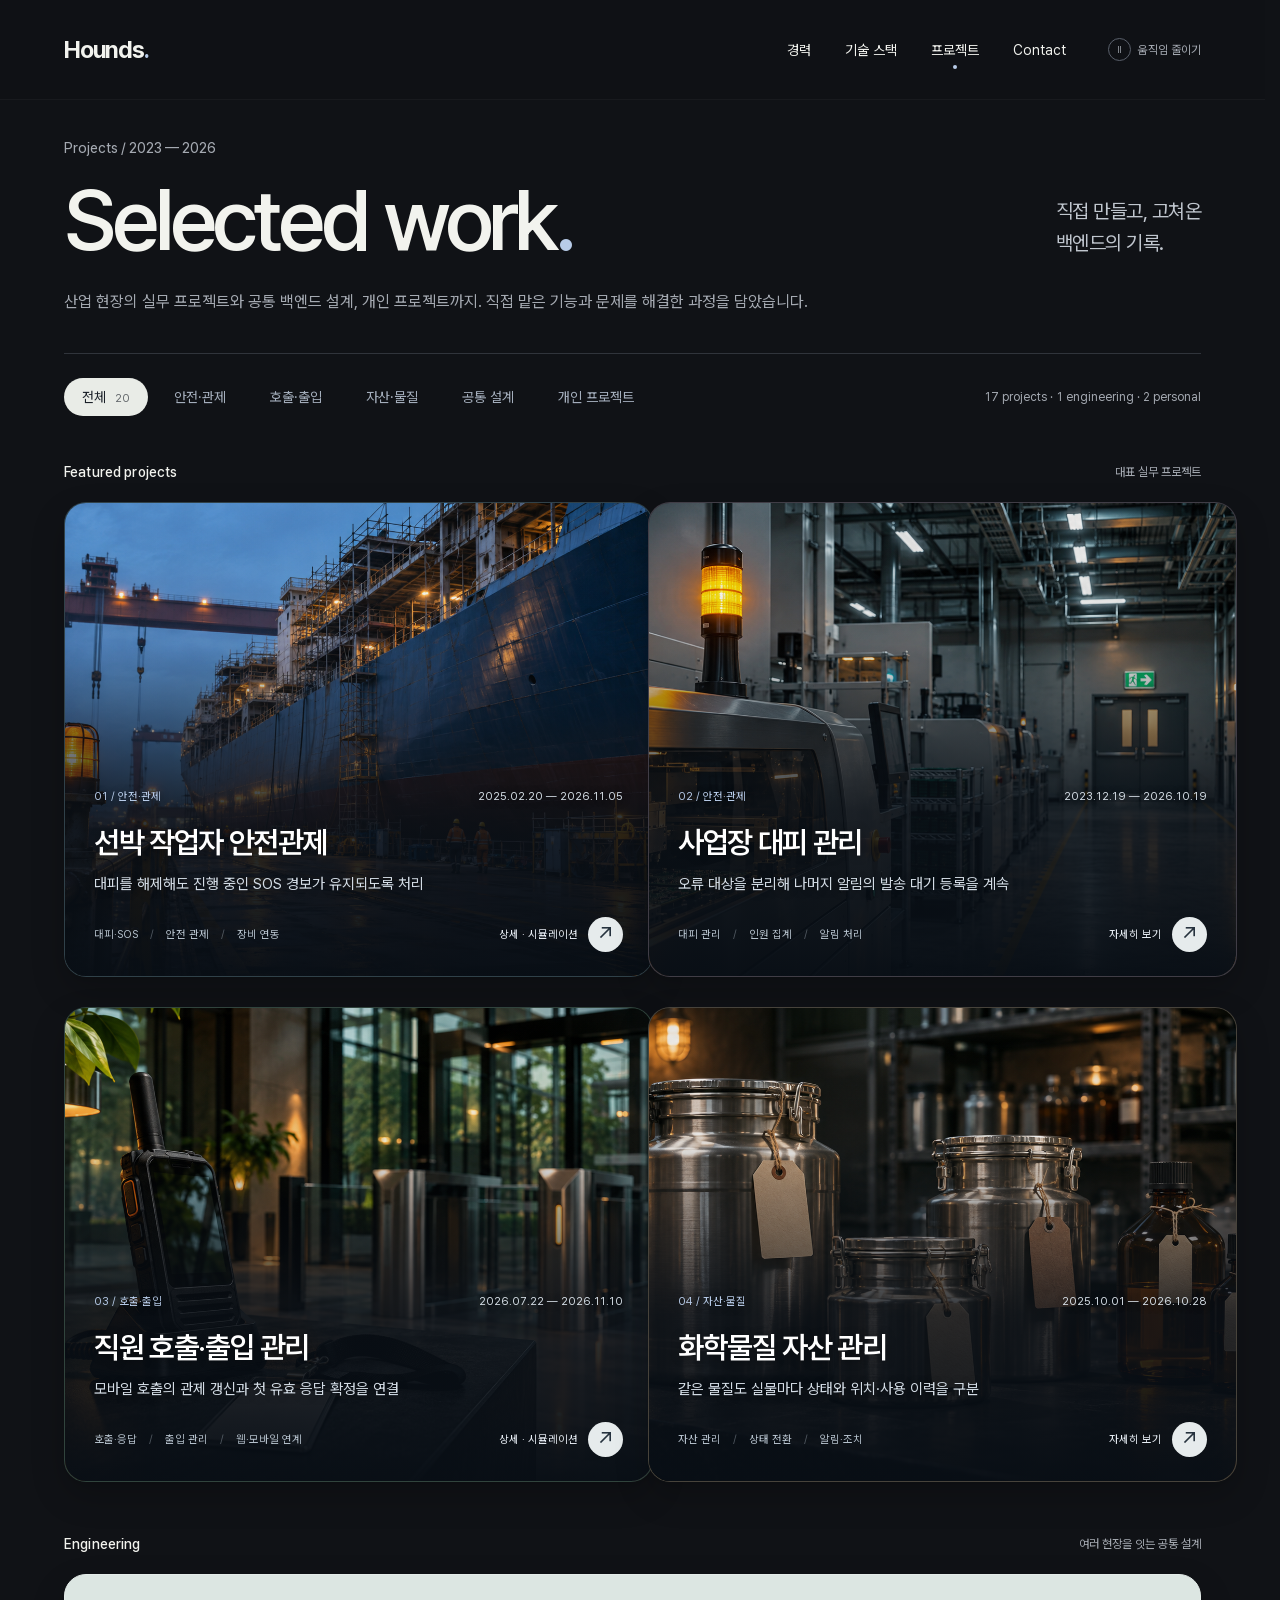
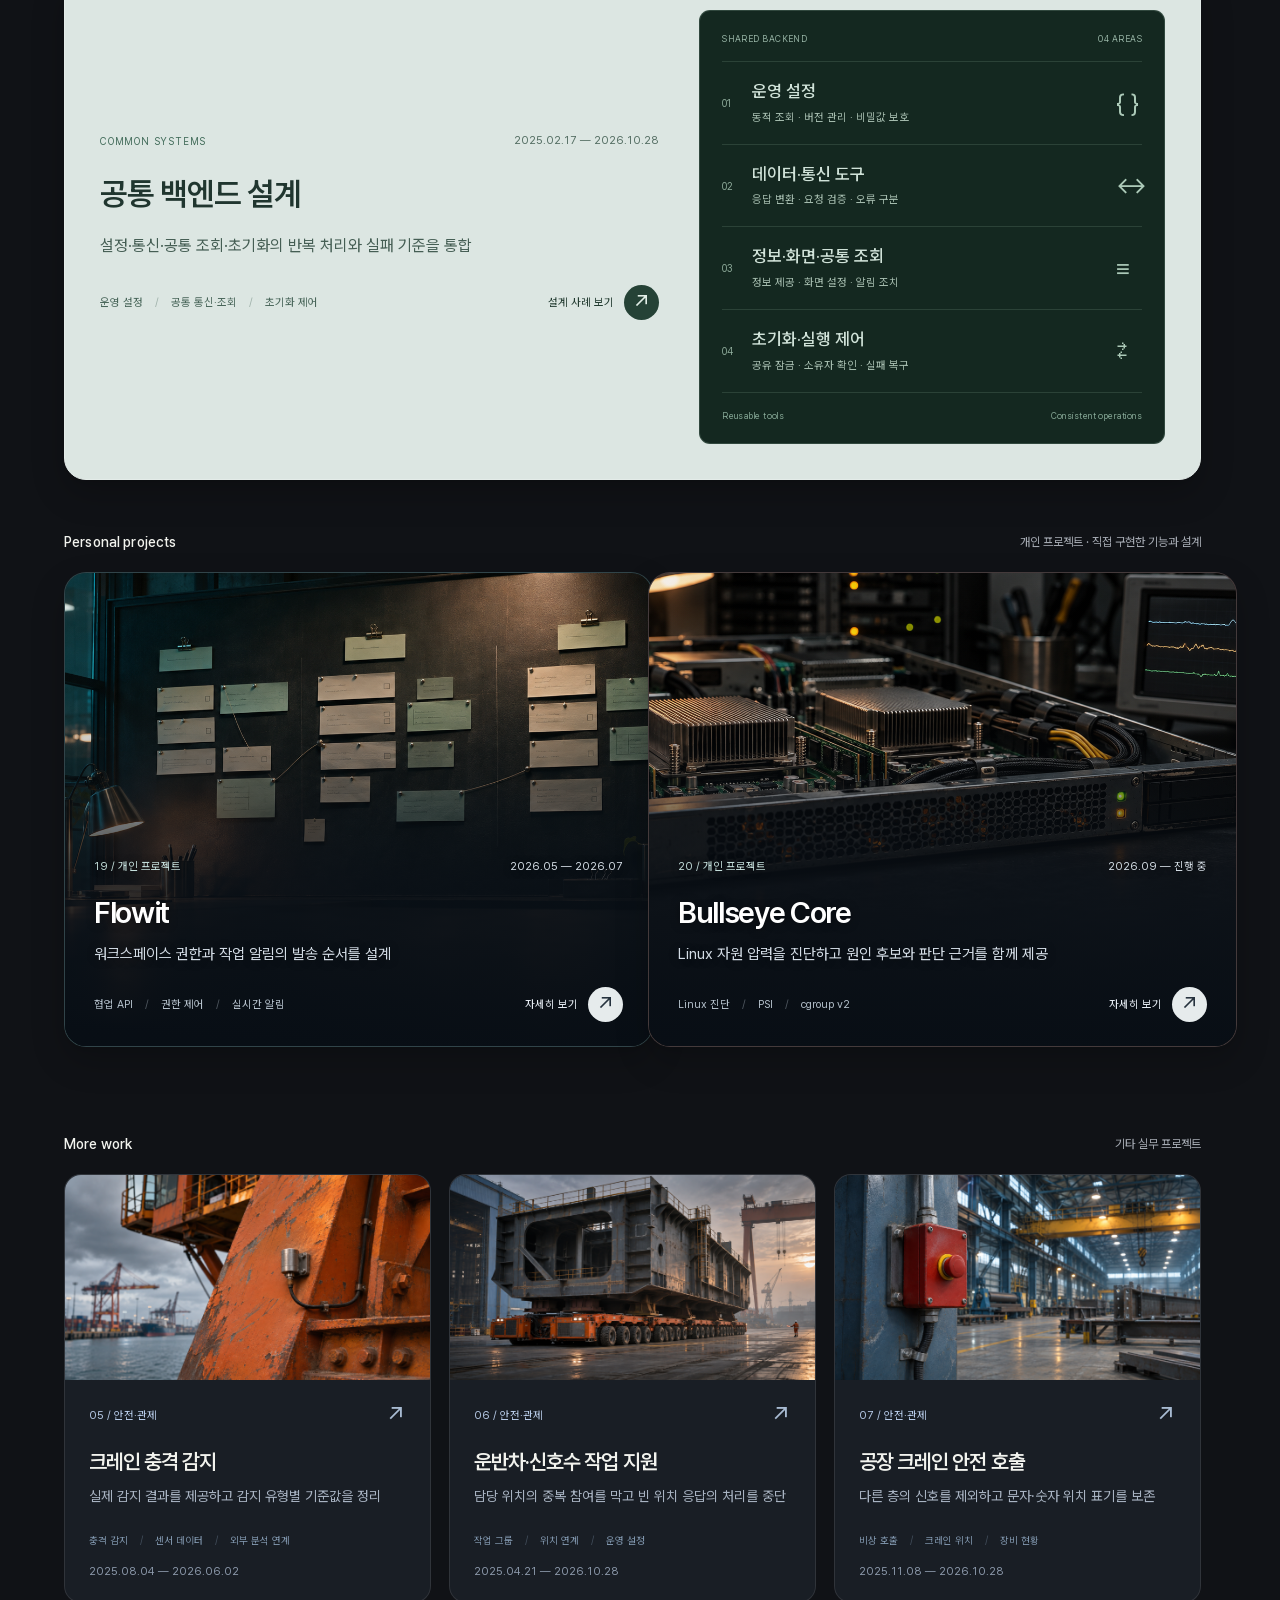
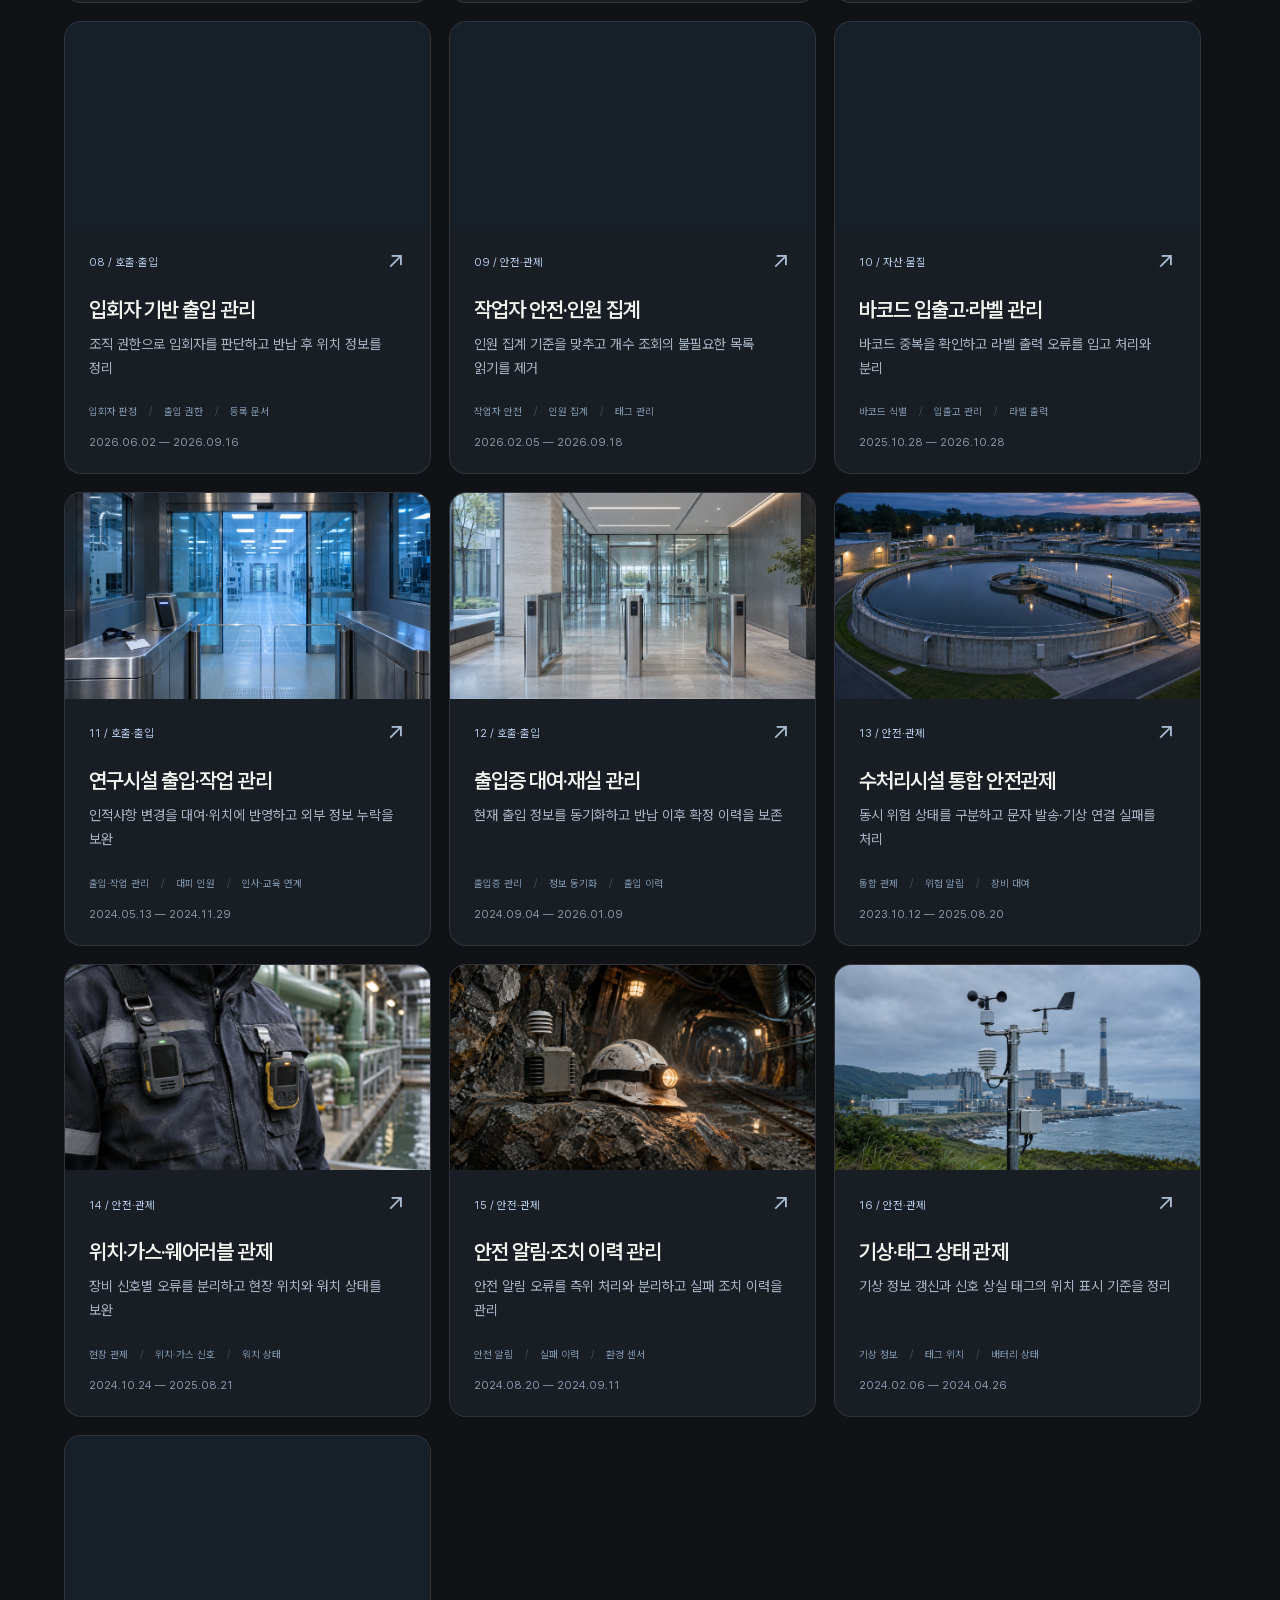
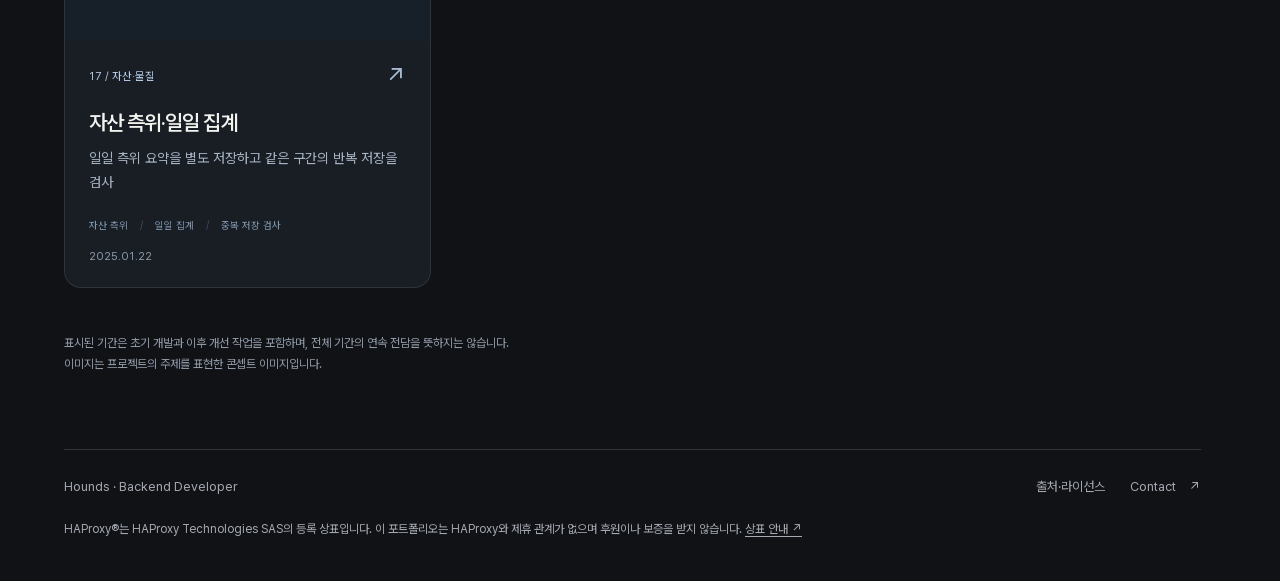
==== commit dfe77b4e: "Clarify project ownership and expand shared backend cases" ====
--- a/projects.html
+++ b/projects.html
@@ -8,19 +8,19 @@
   <title>Projects — Hounds</title>
   <link rel="preload" href="pretendard.woff2" as="font" type="font/woff2" crossorigin>
   <link rel="stylesheet" href="styles.css?v=20261115-contact">
-  <link rel="stylesheet" href="projects.css?v=20261115-case-link">
+  <link rel="stylesheet" href="projects.css?v=20261116-ownership">
   <link rel="stylesheet" href="project-simulations.css">
   <link rel="stylesheet" href="project-log-demo.css">
   <link rel="stylesheet" href="project-state-demo.css?v=20261115-readable">
   <link rel="stylesheet" href="credits-dialog.css?v=20261116">
   <script src="vendor/motion.js" defer></script>
   <script src="script.js" defer></script>
-  <script src="projects-data.js?v=20261115-state-output" defer></script>
+  <script src="projects-data.js?v=20261116-ownership" defer></script>
   <script src="card-interactions.js" defer></script>
-  <script src="project-simulations.js" defer></script>
+  <script src="project-simulations.js?v=20261116-scope" defer></script>
   <script src="project-log-demo.js" defer></script>
   <script src="project-state-demo.js" defer></script>
-  <script src="projects.js?v=20261115-case-link" defer></script>
+  <script src="projects.js?v=20261116-ownership" defer></script>
   <script src="credits-dialog.js?v=20261116" defer></script>
 </head>
 <body id="top" class="projects-page">
@@ -63,7 +63,7 @@
       <div class="work-section-label"><h2 id="archive-title">More work</h2><span>기타 실무 프로젝트</span></div>
       <div class="archive-grid" id="archive-grid"></div>
     </section>
-    <p class="work-period-note">표시된 기간은 초기 개발과 이후 개선 작업을 포함합니다.<br>이미지는 프로젝트의 주제를 표현한 콘셉트 이미지입니다.</p>
+    <p class="work-period-note">표시된 기간은 초기 개발과 이후 개선 작업을 포함하며, 전체 기간의 연속 전담을 뜻하지는 않습니다.<br>이미지는 프로젝트의 주제를 표현한 콘셉트 이미지입니다.</p>
     <noscript><p>프로젝트 목록과 상세 내용을 보려면 JavaScript를 켜 주세요.</p></noscript>
   </main>
   <footer class="site-footer page-width">
--- a/projects.css
+++ b/projects.css
@@ -117,6 +117,14 @@
 .modal-title:focus { outline: none; }
 .modal-context { color: #afbdc9; font-size: 13px; line-height: 1.75; margin-top: 12px; word-break: keep-all; overflow-wrap: anywhere; }
 .modal-lead { font-size: 18px; line-height: 1.65; color: #e1e7ee; margin-top: 18px; letter-spacing: -.02em; word-break: keep-all; overflow-wrap: anywhere; }
+.modal-scope { margin-top: 23px; }
+.scope-heading { display: flex; align-items: center; flex-wrap: wrap; gap: 8px 12px; }
+.scope-heading h3 { color: #b8cbbf; font-size: 12px; line-height: 1.5; font-weight: 550; }
+.scope-heading > span { padding: 3px 8px; border: 1px solid #b5d6c72b; border-radius: 4px; color: #c2d8cd; background: #a9cab60a; font-size: 10px; line-height: 1.6; word-break: keep-all; overflow-wrap: anywhere; }
+.scope-summary { margin-top: 10px; color: #e5ece8; font-size: 17px; line-height: 1.75; letter-spacing: -.02em; word-break: keep-all; overflow-wrap: anywhere; }
+.scope-note { display: grid; grid-template-columns: auto 1fr; gap: 10px; margin-top: 12px; color: #b8c1bd; font-size: 12px; line-height: 1.7; word-break: keep-all; overflow-wrap: anywhere; }
+.scope-note > span { color: #91a39b; }
+.modal-cover-scoped .modal-facts { margin-top: 19px; }
 .modal-facts { display: grid; gap: 9px; margin-top: 24px; font-size: 12px; line-height: 1.6; }
 .modal-facts > div { display: grid; grid-template-columns: 65px 1fr; gap: 12px; }
 .modal-facts dt { color: #93a3b6; }
@@ -141,6 +149,8 @@
 .contribution-list li { position: relative; padding-right: 24px; }
 .contribution-list li + li { border-left: 1px solid #343d49; padding-left: 24px; }
 .contribution-list li:last-child { padding-right: 0; }
+.contribution-list-grid { grid-template-columns: repeat(2, minmax(0, 1fr)); gap: 22px 32px; }
+.contribution-list-grid li, .contribution-list-grid li + li { padding: 16px 0 0; border-left: 0; border-top: 1px solid #343d49; }
 .contribution-number { color: #819ab8; font-size: 10px; font-variant-numeric: tabular-nums; }
 .contribution-list h4 { font-size: 16px; font-weight: 550; letter-spacing: -.025em; line-height: 1.5; margin-top: 8px; }
 .contribution-list p { color: #aebaca; font-size: 14px; line-height: 1.7; margin-top: 7px; word-break: keep-all; overflow-wrap: anywhere; }
@@ -248,6 +258,8 @@
   .modal-art .project-art { min-height: 0; height: auto; aspect-ratio: 2.8; }
   .contribution-list { grid-template-columns: 1fr; gap: 16px; }
   .contribution-list li, .contribution-list li + li { padding: 0 0 0 30px; border-left: 0; }
+  .contribution-list-grid { grid-template-columns: 1fr; }
+  .contribution-list-grid li, .contribution-list-grid li + li { padding: 0 0 0 30px; border-top: 0; }
   .contribution-number { position: absolute; left: 0; top: 5px; }
   .contribution-list h4 { margin-top: 0; }
   .contribution-list p { margin-top: 4px; }
@@ -288,6 +300,7 @@
   .modal-toolbar #close-dialog { gap: 8px; padding-left: 8px; font-size: 12px; }
   .modal-title { font-size: 29px; }
   .modal-lead { font-size: 17px; }
+  .scope-summary { font-size: 16px; }
   .modal-facts { margin-top: 20px; }
   .modal-art .project-art { aspect-ratio: 2.5; }
   .modal-art .engineering-art { aspect-ratio: auto; }
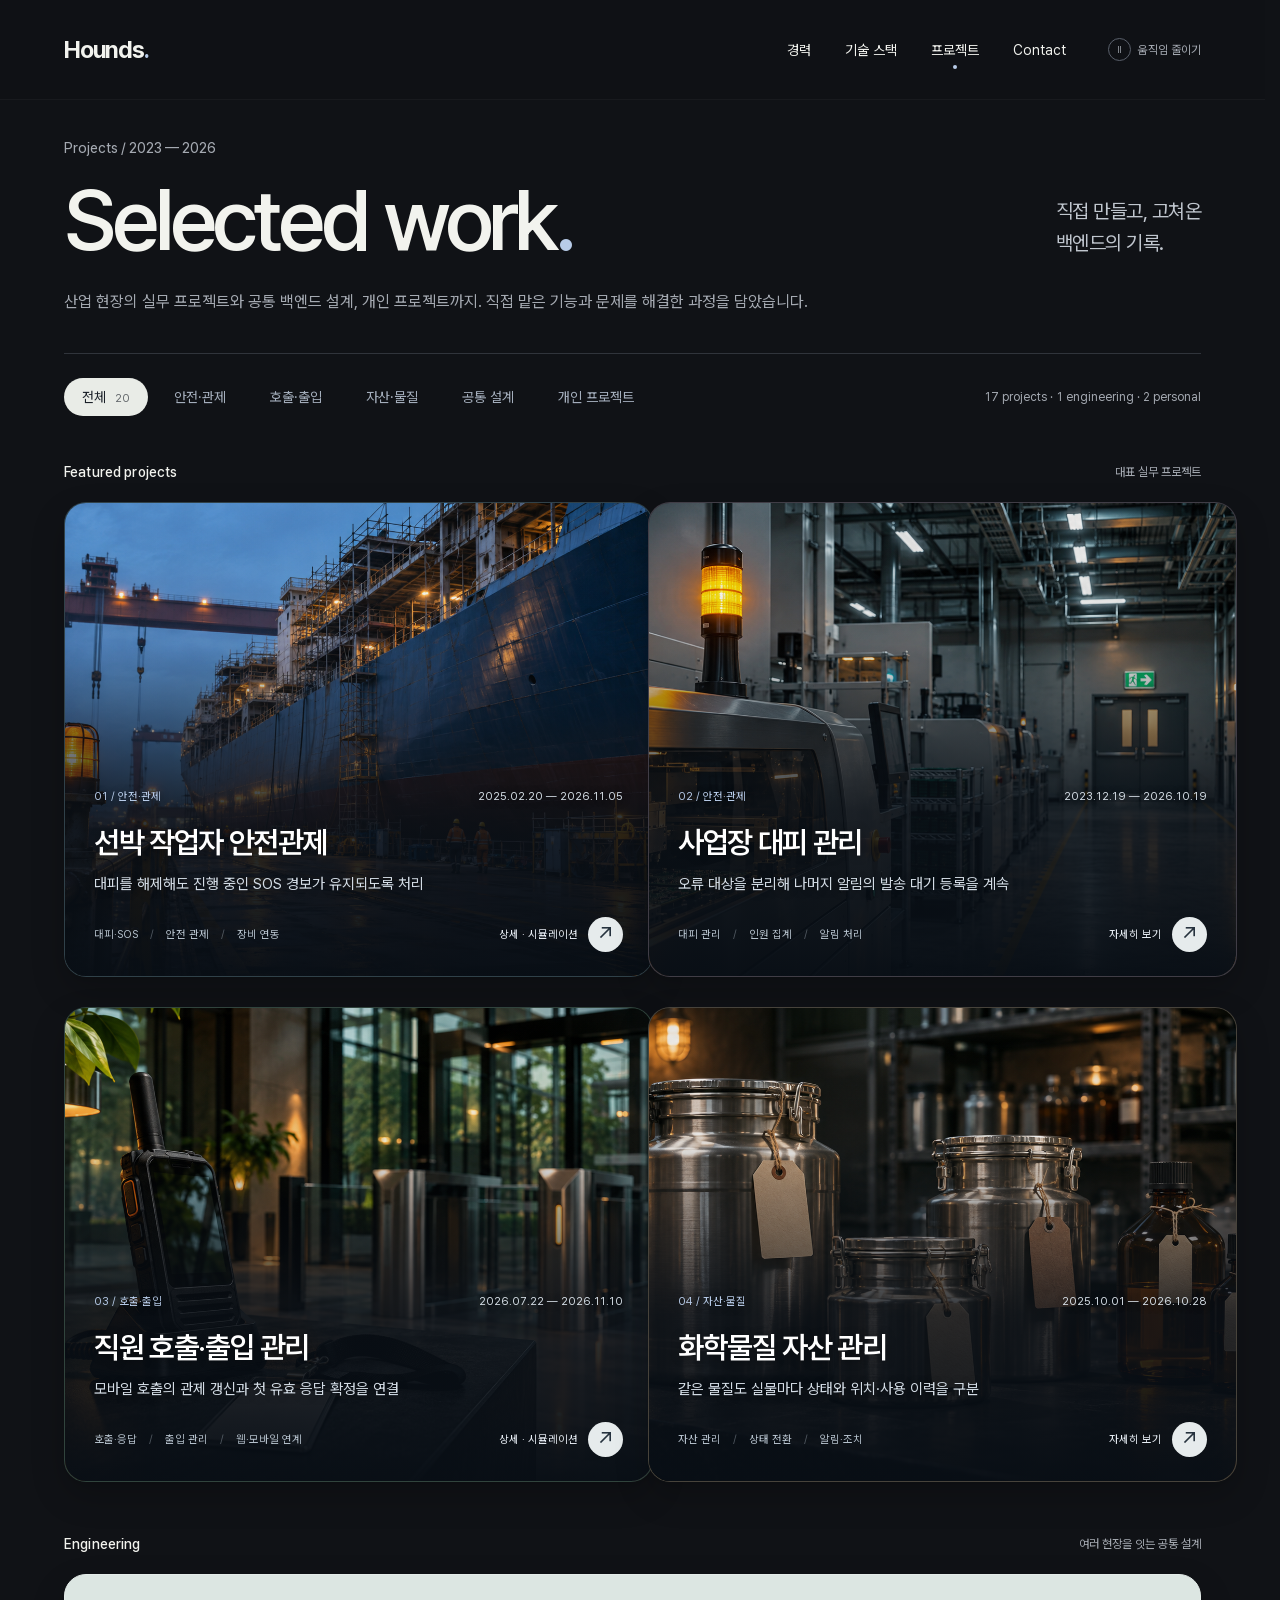
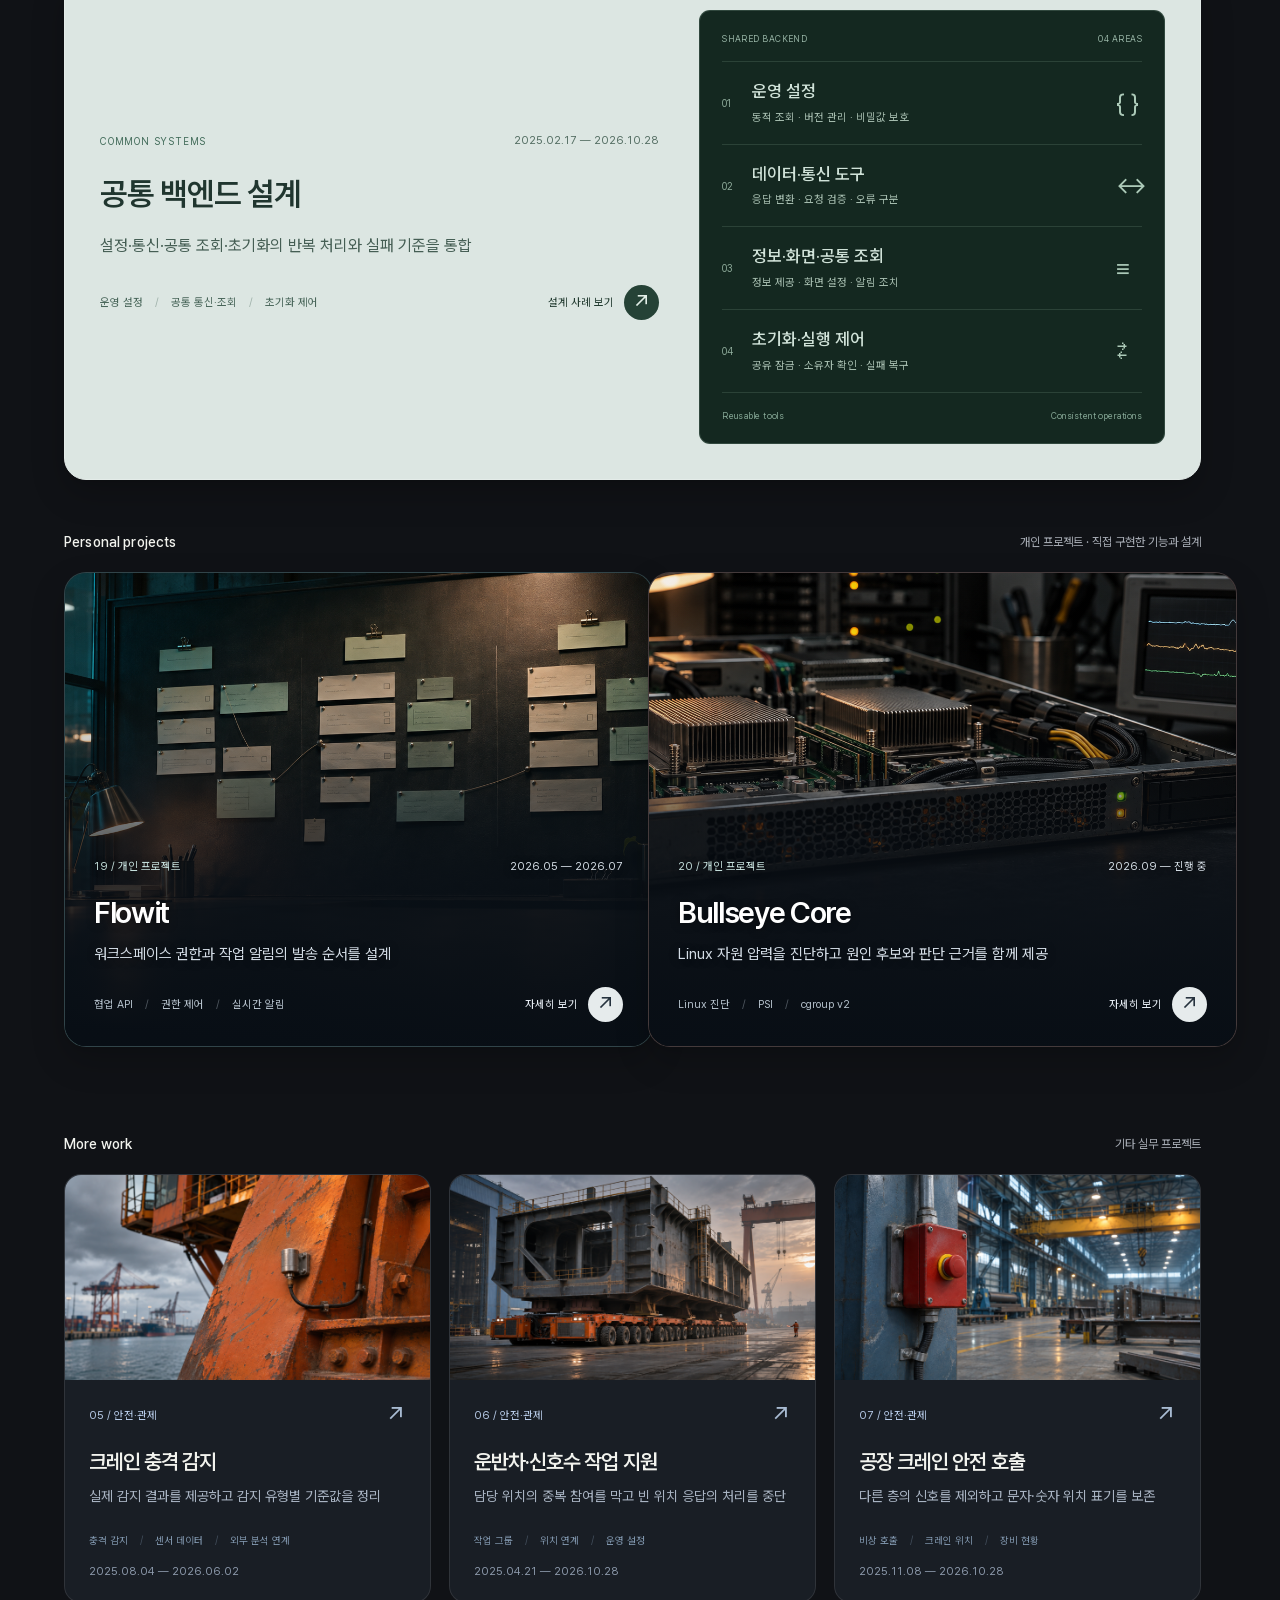
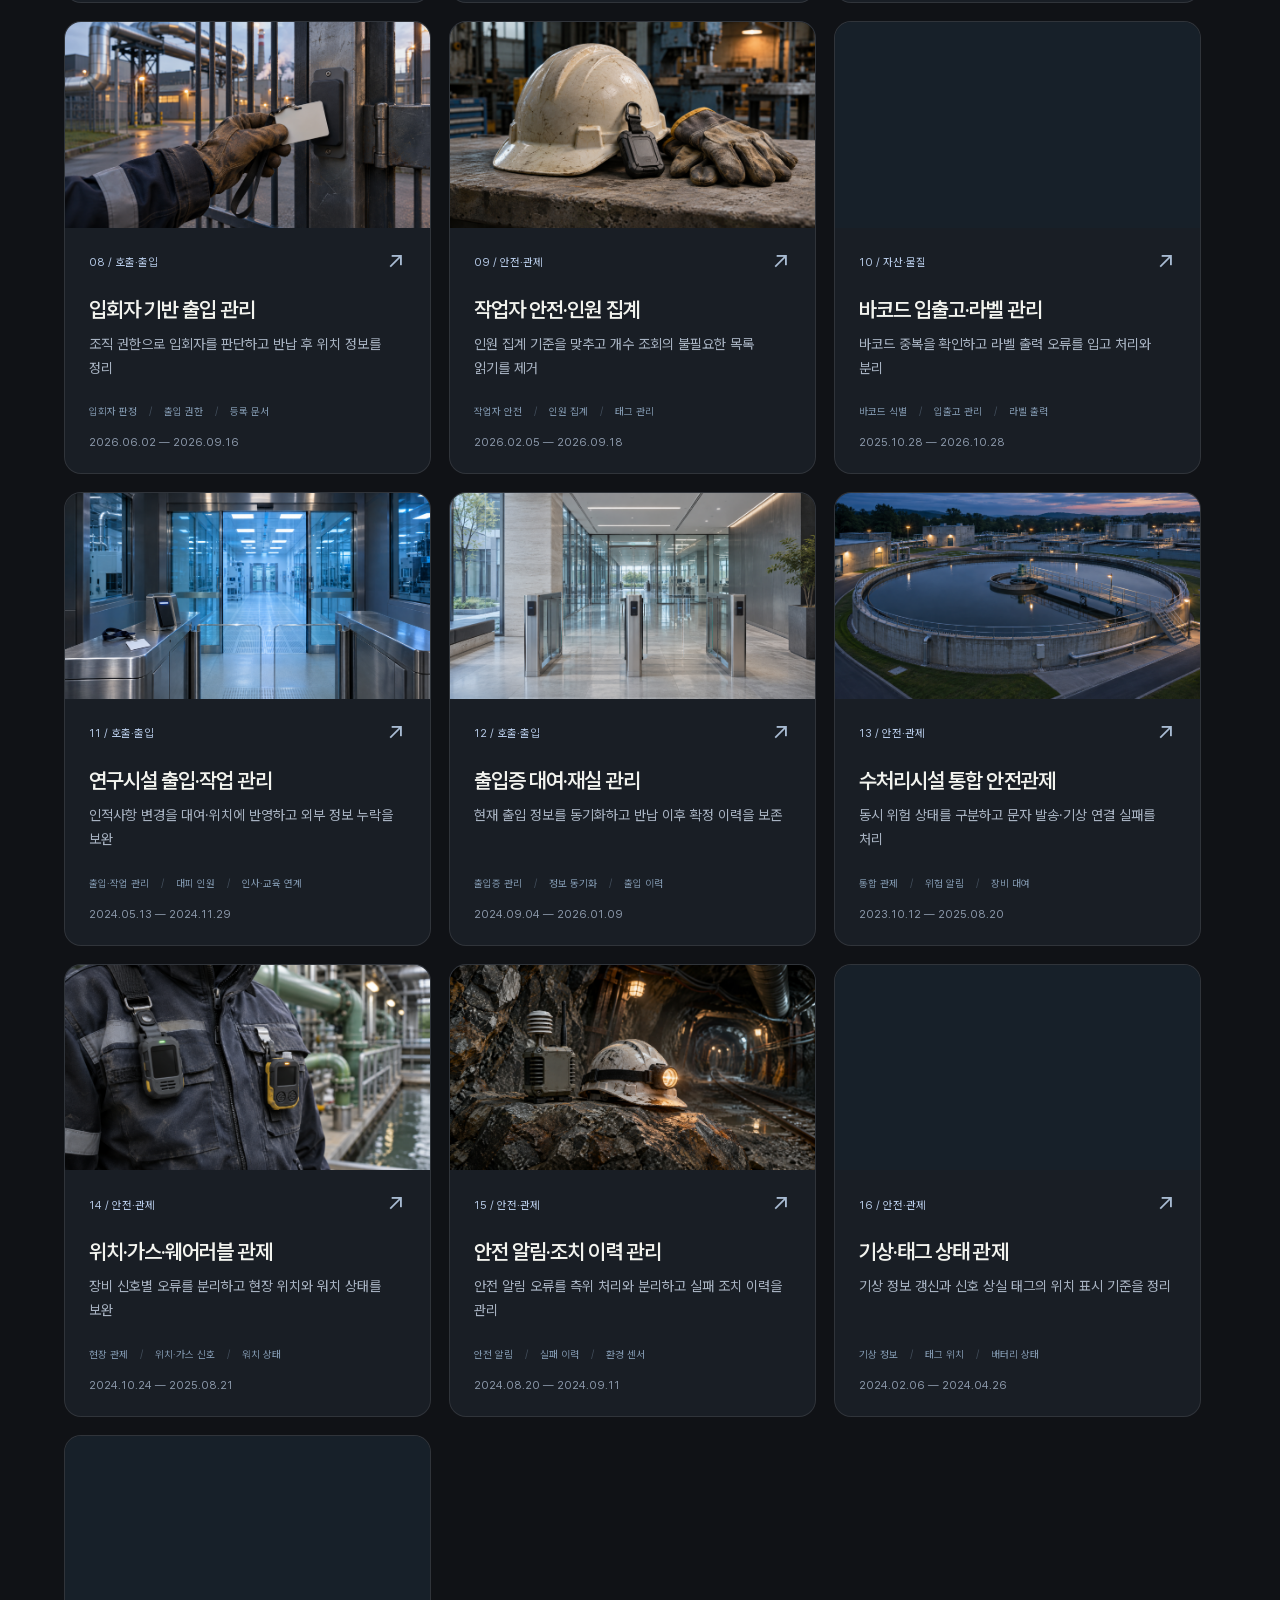
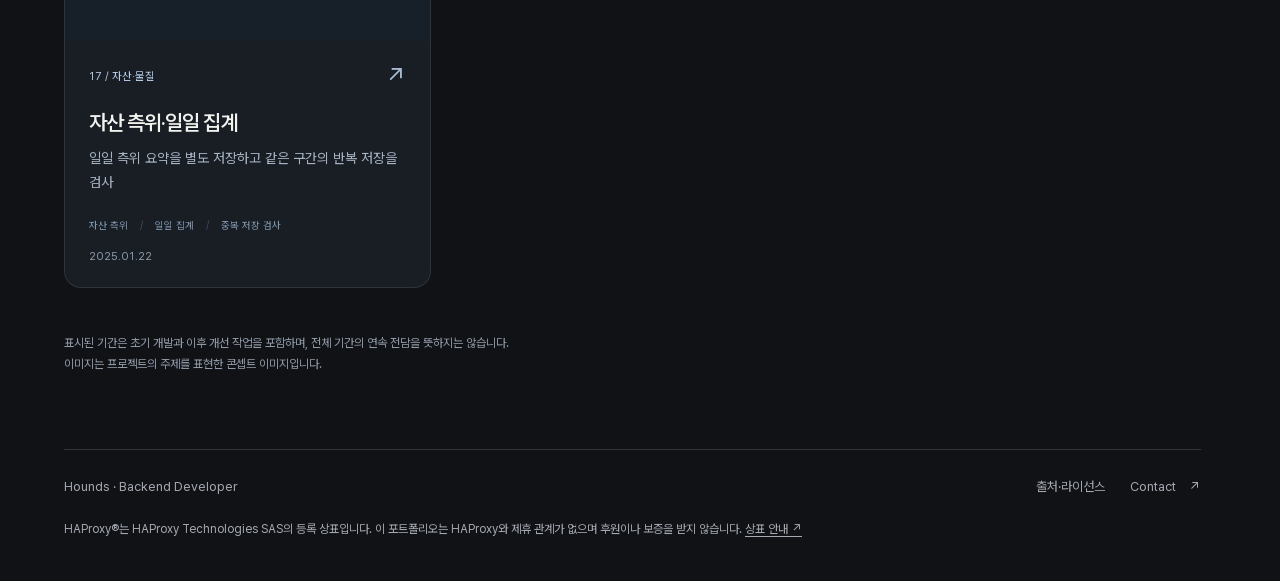
==== commit 557840a5: "Add recorded Bullseye CPU load and recovery replay" ====
--- a/projects.html
+++ b/projects.html
@@ -10,7 +10,7 @@
   <link rel="stylesheet" href="styles.css?v=20261115-contact">
   <link rel="stylesheet" href="projects.css?v=20261116-ownership">
   <link rel="stylesheet" href="project-simulations.css">
-  <link rel="stylesheet" href="project-log-demo.css">
+  <link rel="stylesheet" href="project-log-demo.css?v=20261116-gradual">
   <link rel="stylesheet" href="project-state-demo.css?v=20261115-readable">
   <link rel="stylesheet" href="credits-dialog.css?v=20261116">
   <script src="vendor/motion.js" defer></script>
@@ -18,7 +18,7 @@
   <script src="projects-data.js?v=20261116-ownership" defer></script>
   <script src="card-interactions.js" defer></script>
   <script src="project-simulations.js?v=20261116-scope" defer></script>
-  <script src="project-log-demo.js" defer></script>
+  <script src="project-log-demo.js?v=20261116-gradual" defer></script>
   <script src="project-state-demo.js" defer></script>
   <script src="projects.js?v=20261116-ownership" defer></script>
   <script src="credits-dialog.js?v=20261116" defer></script>
--- a/project-log-demo.css
+++ b/project-log-demo.css
@@ -1,37 +1,212 @@
-.project-log-demo { margin-top: 30px; min-width: 0; overflow: hidden; border: 1px solid #344351; border-radius: 11px; background: #10171d; }
-.log-demo-heading { display: flex; align-items: center; justify-content: space-between; gap: 16px; padding: 14px 19px; border-bottom: 1px solid #293743; background: #19222b; }
-.log-demo-heading > div { display: flex; align-items: center; gap: 10px; }
-.log-demo-heading h3 { font-size: 13px; font-weight: 550; letter-spacing: -.01em; }
-.log-demo-heading > span { color: #91a6b6; font-size: 10px; white-space: nowrap; }
-.log-demo-heading > span > span { margin-inline: 6px; opacity: .45; }
-.log-demo-indicator { width: 7px; height: 7px; border-radius: 50%; background: #82b99f; box-shadow: 0 0 0 3px #82b99f12; }
-.log-demo-output { display: grid; gap: 10px; padding: 22px; font-family: ui-monospace, "SFMono-Regular", Consolas, "Liberation Mono", monospace; font-size: 12px; line-height: 1.85; }
-.log-demo-row { display: grid; min-width: 0; }
-.log-demo-row > span { grid-area: 1 / 1; min-width: 0; white-space: pre-wrap; overflow-wrap: anywhere; word-break: normal; }
-.log-demo-reserve { visibility: hidden; user-select: none; }
-.log-demo-reserve::after { content: ""; display: inline-block; width: .6em; }
-.log-demo-ready { color: #a4c7b5; }
-.log-demo-pressure { color: #d3bd8d; }
-.log-demo-warning { color: #e0b978; }
-.log-demo-source { color: #94c6c7; }
-.log-demo-row.is-current .log-demo-text::after { content: ""; display: inline-block; width: .55em; height: 1em; margin-left: .05em; background: currentColor; vertical-align: -.15em; opacity: .45; }
-.project-log-demo.is-playing .log-demo-row.is-current .log-demo-text::after { animation: log-demo-caret 1.1s steps(1, end) infinite; }
-@keyframes log-demo-caret { 0%, 49% { opacity: .65; } 50%, 100% { opacity: .15; } }
-.log-demo-footer { padding: 12px 19px 14px; border-top: 1px solid #25333f; background: #141d25; }
-.log-demo-controls { display: flex; align-items: center; flex-wrap: wrap; gap: 10px 16px; }
-.log-demo-progress { margin-right: auto; color: #91a6b5; font-size: 10px; }
-.log-demo-controls button { display: inline-flex; align-items: center; gap: 7px; border: 0; padding: 4px 0; background: none; color: #c5d3dd; font-size: 11px; cursor: pointer; }
-.log-demo-controls button > span { font-size: 16px; line-height: 1; }
-.log-demo-controls button:hover:not([aria-disabled="true"]) { color: #fff; }
-.log-demo-controls button[aria-disabled="true"] { color: #687d8e; cursor: default; }
-.log-demo-note { margin-top: 8px; color: #7f94a5; font-size: 10px; line-height: 1.6; word-break: keep-all; }
+.project-log-demo {
+  --replay-mint: #a4c7b5;
+  --replay-amber: #e0b978;
+  --replay-high: #e8ad78;
+  --replay-critical: #e49d94;
+  --replay-muted: #96a9b8;
+  --replay-line: #2d3c48;
+  --replay-mono: ui-monospace, "SFMono-Regular", Consolas, "Liberation Mono", monospace;
+  min-width: 0;
+  margin-top: 30px;
+  overflow: hidden;
+  border: 1px solid #344351;
+  border-radius: 11px;
+  background: #10171d;
+  color: #dbe4ea;
+  color-scheme: dark;
+}
+.project-log-demo [hidden] { display: none !important; }
+.project-log-demo button, .project-log-demo input { font: inherit; }
+.project-log-demo button { cursor: pointer; }
+.project-log-demo :focus-visible { outline: 2px solid #b4d8c6; outline-offset: 3px; }
+.log-demo-heading { display: flex; align-items: center; justify-content: space-between; gap: 16px; padding: 15px 21px; border-bottom: 1px solid var(--replay-line); background: #19222b; }
+.log-demo-heading > div { display: flex; align-items: center; gap: 10px; min-width: 0; }
+.log-demo-heading h3 { margin: 0; color: #e3ebe9; font-size: 13px; font-weight: 550; line-height: 1.5; letter-spacing: -.01em; }
+.log-demo-heading > span { flex-shrink: 0; color: #a4b7c5; font-family: var(--replay-mono); font-size: 10px; line-height: 1.6; text-align: right; }
+.log-demo-heading > span > span { margin-inline: 6px; opacity: .55; }
+.log-demo-indicator { flex-shrink: 0; width: 7px; height: 7px; border-radius: 50%; background: #82b99f; box-shadow: 0 0 0 3px #82b99f12; }
+.replay-loading, .replay-error { padding: 27px 22px; color: #b3c2cd; font-size: 12px; line-height: 1.8; }
+.replay-loading::before { content: ""; display: inline-block; width: 6px; height: 6px; margin-right: 10px; border-radius: 50%; background: #a4c7b5; vertical-align: middle; }
+.replay-error p { margin: 0 0 13px; }
+.replay-error button { min-height: 44px; padding: 8px 14px; border: 1px solid #52687b; border-radius: 6px; background: #1e2b35; color: #e0e9ef; font-size: 12px; }
+.replay-body { padding: 23px 22px 19px; }
+.replay-summary { display: grid; grid-template-columns: minmax(0, 1fr) minmax(0, 1fr); gap: 24px; align-items: start; margin-bottom: 24px; }
+.replay-stat { display: flex; flex-direction: column; align-items: flex-start; min-width: 0; }
+.replay-kicker { color: #9db0bd; font-size: 10px; font-weight: 500; line-height: 1.6; letter-spacing: .07em; }
+.replay-value { display: flex; align-items: baseline; gap: 7px; margin-top: 7px; color: #e7f0eb; font-family: var(--replay-mono); font-size: 43px; font-weight: 450; line-height: 1.1; letter-spacing: -.055em; font-variant-numeric: tabular-nums; }
+.replay-value small { color: #96aa9f; font-size: 19px; font-weight: 400; letter-spacing: 0; }
+.replay-stat-note { display: block; margin-top: 8px; color: var(--replay-muted); font-size: 11px; line-height: 1.6; overflow-wrap: anywhere; }
+.replay-recovery-note { display: block; max-width: 32em; margin-top: 9px; padding: 8px 10px; border-left: 2px solid #9caa91; background: #a4c7b508; color: #b9c9bc; font-size: 10px; line-height: 1.75; word-break: keep-all; overflow-wrap: anywhere; }
+.replay-diagnostic { padding-left: 25px; border-left: 1px solid var(--replay-line); }
+.replay-severity { display: inline-flex; align-items: center; gap: 9px; min-height: 47px; margin-top: 7px; color: var(--replay-mint); font-family: var(--replay-mono); font-size: 22px; font-weight: 500; line-height: 1.2; letter-spacing: -.025em; }
+.replay-severity::before { content: ""; flex-shrink: 0; width: 6px; height: 6px; border: 1px solid currentColor; border-radius: 50%; background: currentColor; box-shadow: 0 0 0 4px #a4c7b50b; }
+.replay-severity[data-severity="ELEVATED"] { color: var(--replay-amber); }
+.replay-severity[data-severity="ELEVATED"]::before { box-shadow: 0 0 0 4px #e0b9780d; }
+.replay-severity[data-severity="HIGH"] { color: var(--replay-high); }
+.replay-severity[data-severity="HIGH"]::before { box-shadow: 0 0 0 4px #e8ad780d; }
+.replay-severity[data-severity="CRITICAL"] { color: var(--replay-critical); }
+.replay-severity[data-severity="CRITICAL"]::before { box-shadow: 0 0 0 4px #e49d940d; }
+.replay-severity[data-severity="WAITING"] { color: #9aabb7; }
+.replay-severity[data-severity="WAITING"]::before { background: transparent; box-shadow: none; }
+.replay-chart { min-width: 0; margin: 0; padding: 15px 15px 4px; border: 1px solid #2a3a45; border-radius: 7px; background: #0c1318; }
+.replay-chart figcaption { display: flex; align-items: baseline; justify-content: space-between; flex-wrap: wrap; gap: 5px 16px; margin-bottom: 13px; color: #b5c5cd; font-size: 11px; line-height: 1.6; }
+.replay-chart figcaption > span + span { color: #a09b86; font-size: 10px; }
+.replay-chart-svg { display: block; width: 100%; height: auto; overflow: visible; aspect-ratio: 4 / 1; }
+.replay-gridline { stroke: #22323d; stroke-width: 1; vector-effect: non-scaling-stroke; }
+.replay-axis-label { fill: #91a5b4; font-family: var(--replay-mono); font-size: 11px; font-variant-numeric: tabular-nums; }
+.replay-threshold { stroke: #a68c5b; stroke-width: 1; stroke-dasharray: 4 5; opacity: .65; vector-effect: non-scaling-stroke; }
+.replay-threshold-label { fill: #c9b384; font-family: var(--replay-mono); font-size: 10px; }
+.replay-threshold-critical { stroke: #c47e75; }
+.replay-threshold-high { stroke: #c89060; }
+.replay-threshold-label-critical { fill: var(--replay-critical); }
+.replay-threshold-legend { display: flex; flex-wrap: wrap; gap: 6px 19px; margin: 7px 0 10px; padding: 0; list-style: none; }
+.replay-threshold-legend > li { display: inline-flex; align-items: center; gap: 6px; color: var(--replay-amber); font-family: var(--replay-mono); font-size: 9px; line-height: 1.7; white-space: nowrap; }
+.replay-threshold-legend > li[data-severity="HIGH"] { color: var(--replay-high); }
+.replay-threshold-legend > li[data-severity="CRITICAL"] { color: var(--replay-critical); }
+.replay-threshold-legend > li > span { display: inline-block; width: 15px; border-top: 1px dashed currentColor; }
+.replay-line-background, .replay-line-played { fill: none; stroke-linecap: round; stroke-linejoin: round; vector-effect: non-scaling-stroke; }
+.replay-line-background { stroke: #42594f; stroke-width: 1.5; opacity: .65; }
+.replay-line-played { stroke: #a4c7b5; stroke-width: 2; }
+.replay-cursor { stroke: #b7c9be; stroke-width: 1; stroke-dasharray: 3 4; opacity: .7; vector-effect: non-scaling-stroke; }
+.replay-dot { fill: #d9eadd; stroke: #0c1318; stroke-width: 2; vector-effect: non-scaling-stroke; }
+.replay-phase-shade { fill: #b49a5a; opacity: .055; }
+.replay-phase-track { display: grid; grid-template-columns: repeat(4, minmax(0, 1fr)); gap: 6px; margin-top: 10px; }
+.replay-phase-track.is-gradual { grid-template-columns: repeat(7, minmax(0, 1fr)); }
+.replay-phase { display: flex; flex-direction: column; gap: 5px; min-width: 0; min-height: 63px; padding: 10px 12px; border: 1px solid #2e3e49; border-radius: 5px; background: #141e25; color: #a9bbc8; text-align: left; transition: border-color 150ms ease, background-color 150ms ease; }
+.replay-phase > span { color: #94a7b5; font-family: var(--replay-mono); font-size: 10px; line-height: 1.4; }
+.replay-phase > strong { color: inherit; font-size: 11px; font-weight: 500; line-height: 1.5; overflow-wrap: anywhere; }
+.replay-phase:hover { border-color: #648373; background: #1c292b; }
+.replay-phase.is-active { border-color: #678975; background: #a4c7b50c; color: #c9dfd3; box-shadow: inset 0 2px 0 #91b49f; }
+.replay-phase.is-active > span { color: #acc5b6; }
+.replay-controls { display: flex; flex-wrap: wrap; align-items: center; gap: 8px; margin-top: 20px; }
+.replay-controls button { display: inline-flex; align-items: center; justify-content: center; gap: 7px; min-height: 44px; padding: 9px 14px; border: 1px solid #455b68; border-radius: 6px; background: #17252e; color: #d3dfe5; font-size: 12px; font-weight: 500; line-height: 1.5; transition: border-color 150ms ease, background-color 150ms ease; }
+.replay-controls .replay-toggle { min-width: 88px; border-color: #779e87; background: #a4c7b5; color: #14241c; }
+.replay-controls .replay-toggle:hover { border-color: #c6e0cf; background: #bdd8c7; }
+.replay-controls .replay-restart:hover { border-color: #8fa7b5; background: #22343f; }
+.replay-controls button:disabled, .replay-controls button[aria-disabled="true"] { opacity: .5; cursor: default; }
+.replay-speed { margin-left: auto; color: var(--replay-muted); font-family: var(--replay-mono); font-size: 10px; line-height: 1.7; }
+.replay-scrubber { display: grid; grid-template-columns: minmax(0, 1fr) auto; align-items: center; gap: 16px; min-height: 44px; margin-top: 2px; }
+.replay-scrubber input[type="range"] { display: block; width: 100%; min-width: 0; height: 44px; margin: 0; appearance: none; -webkit-appearance: none; border: 0; border-radius: 3px; background: transparent; accent-color: #a4c7b5; cursor: pointer; }
+.replay-scrubber input[type="range"]::-webkit-slider-runnable-track { height: 3px; border-radius: 2px; background: linear-gradient(to right, #a4c7b5 var(--replay-progress, 0%), #40544c var(--replay-progress, 0%)); }
+.replay-scrubber input[type="range"]::-webkit-slider-thumb { width: 15px; height: 15px; margin-top: -6px; appearance: none; -webkit-appearance: none; border: 2px solid #d6e9dc; border-radius: 50%; background: #a4c7b5; box-shadow: 0 0 0 4px #a4c7b50b; }
+.replay-scrubber input[type="range"]::-moz-range-track { height: 3px; border-radius: 2px; background: #40544c; }
+.replay-scrubber input[type="range"]::-moz-range-progress { height: 3px; border-radius: 2px; background: #a4c7b5; }
+.replay-scrubber input[type="range"]::-moz-range-thumb { width: 12px; height: 12px; border: 2px solid #d6e9dc; border-radius: 50%; background: #a4c7b5; box-shadow: 0 0 0 4px #a4c7b50b; }
+.replay-clock { min-width: 92px; color: #c2d0da; font-family: var(--replay-mono); font-size: 11px; line-height: 1.5; text-align: right; white-space: nowrap; font-variant-numeric: tabular-nums; }
+.replay-record { margin-top: 13px; padding-top: 20px; border-top: 1px solid var(--replay-line); }
+.replay-record > header { display: flex; align-items: baseline; justify-content: space-between; flex-wrap: wrap; gap: 6px 16px; margin-bottom: 12px; }
+.replay-record h4 { margin: 0; color: #d3e1e6; font-size: 12px; font-weight: 550; line-height: 1.6; }
+.replay-record > header > span { color: var(--replay-muted); font-size: 10px; line-height: 1.6; }
+.replay-events { display: grid; gap: 6px; margin: 0; padding: 0; list-style: none; }
+.replay-events > li { --replay-event-color: var(--replay-mint); --replay-event-border: #668875; --replay-event-background: #a4c7b50b; min-width: 0; }
+.replay-events > li[data-severity="ELEVATED"] { --replay-event-color: var(--replay-amber); --replay-event-border: #887449; --replay-event-background: #e0b9780b; }
+.replay-events > li[data-severity="HIGH"] { --replay-event-color: var(--replay-high); --replay-event-border: #926644; --replay-event-background: #e8ad780b; }
+.replay-events > li[data-severity="CRITICAL"] { --replay-event-color: var(--replay-critical); --replay-event-border: #94615b; --replay-event-background: #e49d940b; }
+.replay-event { display: grid; grid-template-columns: 51px minmax(0, 1fr) auto; align-items: center; gap: 13px; width: 100%; min-height: 66px; padding: 12px 14px; border: 1px solid #2b3a45; border-radius: 6px; background: #141e25; color: #c8d4dd; text-align: left; transition: background-color 150ms ease, border-color 150ms ease; }
+.replay-event > time { align-self: start; padding-top: 2px; color: #a7b9c4; font-family: var(--replay-mono); font-size: 11px; line-height: 1.6; white-space: nowrap; font-variant-numeric: tabular-nums; }
+.replay-event-copy { display: flex; flex-direction: column; gap: 4px; min-width: 0; }
+.replay-event-copy strong { color: inherit; font-size: 12px; font-weight: 500; line-height: 1.55; overflow-wrap: anywhere; }
+.replay-event-copy small { color: #99aeba; font-size: 11px; line-height: 1.65; overflow-wrap: anywhere; }
+.replay-event-version { padding: 3px 6px; border: 1px solid #3e514e; border-radius: 4px; color: #b2cabc; font-family: var(--replay-mono); font-size: 10px; line-height: 1.5; white-space: nowrap; }
+.replay-event:hover { border-color: #688279; background: #1b292e; }
+.replay-events .is-current > .replay-event { border-color: var(--replay-event-border); background: var(--replay-event-background); box-shadow: inset 2px 0 0 var(--replay-event-color); color: var(--replay-event-color); }
+.replay-events .is-current .replay-event > time { color: var(--replay-event-color); }
+.replay-events .is-current .replay-event-version { color: var(--replay-event-color); border-color: var(--replay-event-border); }
+.replay-events .is-future .replay-event { background: #111a20; color: #a9b9c4; }
+.replay-events .is-future .replay-event-version { border-color: #35444e; color: #93a9b8; }
+.replay-observation { margin: 14px 0 0; padding: 11px 13px; border-left: 2px solid #64796b; background: #a4c7b506; color: #b2c3bc; font-size: 11px; line-height: 1.8; overflow-wrap: anywhere; }
+.replay-source-note { margin: 18px 0 0; color: #95a8b5; font-size: 10px; line-height: 1.8; word-break: keep-all; overflow-wrap: anywhere; }
+.replay-source-note a, .replay-provenance a { color: #b2cdbf; text-decoration: underline; text-decoration-color: #627f70; text-underline-offset: 3px; }
+.replay-provenance { margin-top: 12px; border-top: 1px solid #2b3a45; }
+.replay-provenance > summary { display: flex; align-items: center; justify-content: space-between; gap: 14px; min-height: 44px; padding: 11px 0; color: #a9bbc6; font-size: 11px; line-height: 1.6; list-style: none; cursor: pointer; }
+.replay-provenance > summary::-webkit-details-marker { display: none; }
+.replay-provenance > summary::after { content: "+"; color: #a4c7b5; font-family: var(--replay-mono); font-size: 16px; line-height: 1; }
+.replay-provenance[open] > summary::after { content: "−"; }
+.replay-provenance > summary:hover { color: #d1e2d8; }
+.replay-provenance > p { margin: 0 0 14px; color: #9fb2be; font-size: 11px; line-height: 1.8; word-break: keep-all; overflow-wrap: anywhere; }
+.replay-capture-facts { display: grid; gap: 9px; margin: 0; padding: 12px 14px; border: 1px solid #2b3a45; border-radius: 5px; background: #0d151b; }
+.replay-capture-facts > div { display: grid; grid-template-columns: minmax(0, 110px) minmax(0, 1fr); gap: 15px; font-size: 10px; line-height: 1.8; }
+.replay-capture-facts dt { color: #95a8b5; }
+.replay-capture-facts dd { min-width: 0; margin: 0; color: #c1d0d8; font-family: var(--replay-mono); overflow-wrap: anywhere; word-break: normal; }
+.replay-terminal { min-width: 0; margin: 22px 0 24px; border: 1px solid #2e4147; border-radius: 7px; overflow: hidden; background: #0a1116; }
+.replay-terminal > header { display: flex; align-items: center; justify-content: space-between; flex-wrap: wrap; gap: 7px 15px; padding: 12px 15px; border-bottom: 1px solid #26363e; background: #141f27; }
+.replay-terminal h4 { margin: 0; color: #d1e1d8; font-size: 12px; font-weight: 550; line-height: 1.5; }
+.replay-terminal h4 > span { margin-right: 8px; color: #91bda3; font-family: var(--replay-mono); }
+.replay-terminal > header > span { color: #91a6b2; font-size: 10px; }
+.replay-terminal-output { min-height: 165px; max-height: 300px; padding: 17px 15px; overflow: auto; overscroll-behavior: contain; scrollbar-width: thin; scrollbar-color: #465b60 #0a1116; }
+.replay-terminal-output ol { margin: 0; padding: 0; list-style: none; }
+.replay-terminal-line { display: grid; grid-template-columns: 57px minmax(0, 1fr); gap: 12px; padding: 4px 0; color: #b9c9cc; font-family: var(--replay-mono); font-size: 11px; font-variant-numeric: tabular-nums; line-height: 1.8; }
+.replay-terminal-line > time { color: #728d9d; }
+.replay-terminal-line > span { min-width: 0; white-space: pre-wrap; overflow-wrap: anywhere; }
+.replay-terminal-ready > span { color: #aacaba; }
+.replay-terminal-pressure > span { color: #e0b978; }
+.replay-terminal-pressure[data-severity="HIGH"] > span { color: var(--replay-high); }
+.replay-terminal-pressure[data-severity="CRITICAL"] > span { color: var(--replay-critical); }
+.replay-terminal-recovery > span { color: #b3dbc0; }
+.replay-terminal-shutdown > span { color: #8fa6b3; }
+.replay-terminal-line.is-typing > span::after { content: '▌'; color: #b3dbc0; }
+.is-playing .replay-terminal-line.is-typing > span::after { animation: replay-terminal-caret .8s steps(1) infinite; }
+.replay-terminal-wait { margin: 0; color: #718b99; font-family: var(--replay-mono); font-size: 11px; line-height: 1.8; }
+.replay-terminal-note { margin: 0; padding: 10px 15px; border-top: 1px solid #1f3039; color: #8fa5b2; font-size: 10px; line-height: 1.7; }
+@keyframes replay-terminal-caret { 50% { opacity: 0; } }
 .log-demo-sr-only { position: absolute; width: 1px; height: 1px; padding: 0; margin: -1px; overflow: hidden; clip-path: inset(50%); white-space: nowrap; border: 0; }
-.motion-reduced .project-log-demo .log-demo-text::after { animation: none !important; }
-@media (max-width: 540px) {
-  .log-demo-heading { align-items: flex-start; gap: 9px; padding: 13px 15px; }
+@media (max-width: 680px) {
+  .log-demo-heading { align-items: flex-start; flex-wrap: wrap; gap: 6px 12px; padding-inline: 17px; }
+  .log-demo-heading > span { margin-left: 17px; font-size: 9px; text-align: left; }
+  .replay-body { padding: 21px 17px 13px; }
+  .replay-summary { gap: 17px; margin-bottom: 20px; }
+  .replay-diagnostic { padding-left: 17px; }
+  .replay-value { font-size: 36px; }
+  .replay-severity { min-height: 40px; font-size: 18px; }
+  .replay-chart { padding: 12px 10px 5px; }
+  .replay-axis-label { font-size: 15px; }
+  .replay-threshold-label { font-size: 14px; }
+  .replay-phase { padding-inline: 9px; }
+  .replay-phase-track.is-gradual { grid-template-columns: repeat(4, minmax(0, 1fr)); }
+  .replay-event { grid-template-columns: 42px minmax(0, 1fr) auto; column-gap: 10px; padding: 12px; }
+}
+@media (max-width: 440px) {
+  .log-demo-heading { padding: 13px 14px; }
   .log-demo-heading h3 { font-size: 12px; }
-  .log-demo-heading > span { font-size: 9px; }
   .log-demo-heading > span > span { margin-inline: 3px; }
-  .log-demo-output { padding: 17px 15px; font-size: 10px; line-height: 1.9; gap: 11px; }
-  .log-demo-footer { padding-inline: 15px; }
-}
+  .replay-loading, .replay-error { padding: 23px 15px; }
+  .replay-body { padding-inline: 14px; }
+  .replay-summary { grid-template-columns: minmax(0, 1fr) minmax(0, 1.06fr); gap: 12px; }
+  .replay-diagnostic { padding-left: 12px; }
+  .replay-kicker { font-size: 9px; letter-spacing: .035em; }
+  .replay-value { font-size: 32px; }
+  .replay-value small { font-size: 16px; }
+  .replay-severity { gap: 6px; min-height: 36px; font-size: 15px; letter-spacing: -.035em; }
+  .replay-severity::before { width: 5px; height: 5px; }
+  .replay-stat-note { margin-top: 7px; font-size: 10px; }
+  .replay-chart { padding-inline: 8px; }
+  .replay-chart figcaption { margin-bottom: 11px; font-size: 10px; }
+  .replay-chart figcaption > span + span { font-size: 9px; }
+  .replay-axis-label { font-size: 20px; }
+  .replay-threshold-label { font-size: 18px; }
+  .replay-phase-track { grid-template-columns: repeat(2, minmax(0, 1fr)); }
+  .replay-phase-track.is-gradual { grid-template-columns: repeat(2, minmax(0, 1fr)); }
+  .replay-phase { gap: 3px; min-height: 58px; padding: 9px 10px; }
+  .replay-controls { gap: 7px; margin-top: 17px; }
+  .replay-controls button { padding-inline: 11px; font-size: 11px; }
+  .replay-controls .replay-toggle { min-width: 77px; }
+  .replay-speed { font-size: 9px; }
+  .replay-scrubber { gap: 12px; }
+  .replay-clock { min-width: 84px; font-size: 10px; }
+  .replay-record { margin-top: 10px; padding-top: 17px; }
+  .replay-event { grid-template-columns: minmax(0, 1fr) auto; gap: 8px 12px; padding: 11px 12px; }
+  .replay-event > time { grid-column: 1; grid-row: 1; padding-top: 0; }
+  .replay-event-copy { grid-column: 1 / -1; grid-row: 2; gap: 3px; }
+  .replay-event-version { grid-column: 2; grid-row: 1; font-size: 9px; padding-block: 1px; }
+  .replay-event-copy strong { font-size: 11px; }
+  .replay-event-copy small { font-size: 10px; }
+  .replay-observation { padding-inline: 11px; font-size: 10px; }
+  .replay-terminal > header, .replay-terminal-note { padding-inline: 11px; }
+  .replay-terminal-output { padding: 13px 11px; max-height: 330px; }
+  .replay-terminal-line { grid-template-columns: 44px minmax(0, 1fr); gap: 8px; font-size: 10px; }
+  .replay-capture-facts > div { grid-template-columns: 1fr; gap: 2px; }
+}
+.motion-reduced .project-log-demo *, .motion-reduced .project-log-demo *::before, .motion-reduced .project-log-demo *::after { animation: none !important; transition: none !important; scroll-behavior: auto !important; }
+@media (prefers-reduced-motion: reduce) {
+  .project-log-demo *, .project-log-demo *::before, .project-log-demo *::after { animation: none !important; transition: none !important; scroll-behavior: auto !important; }
+}
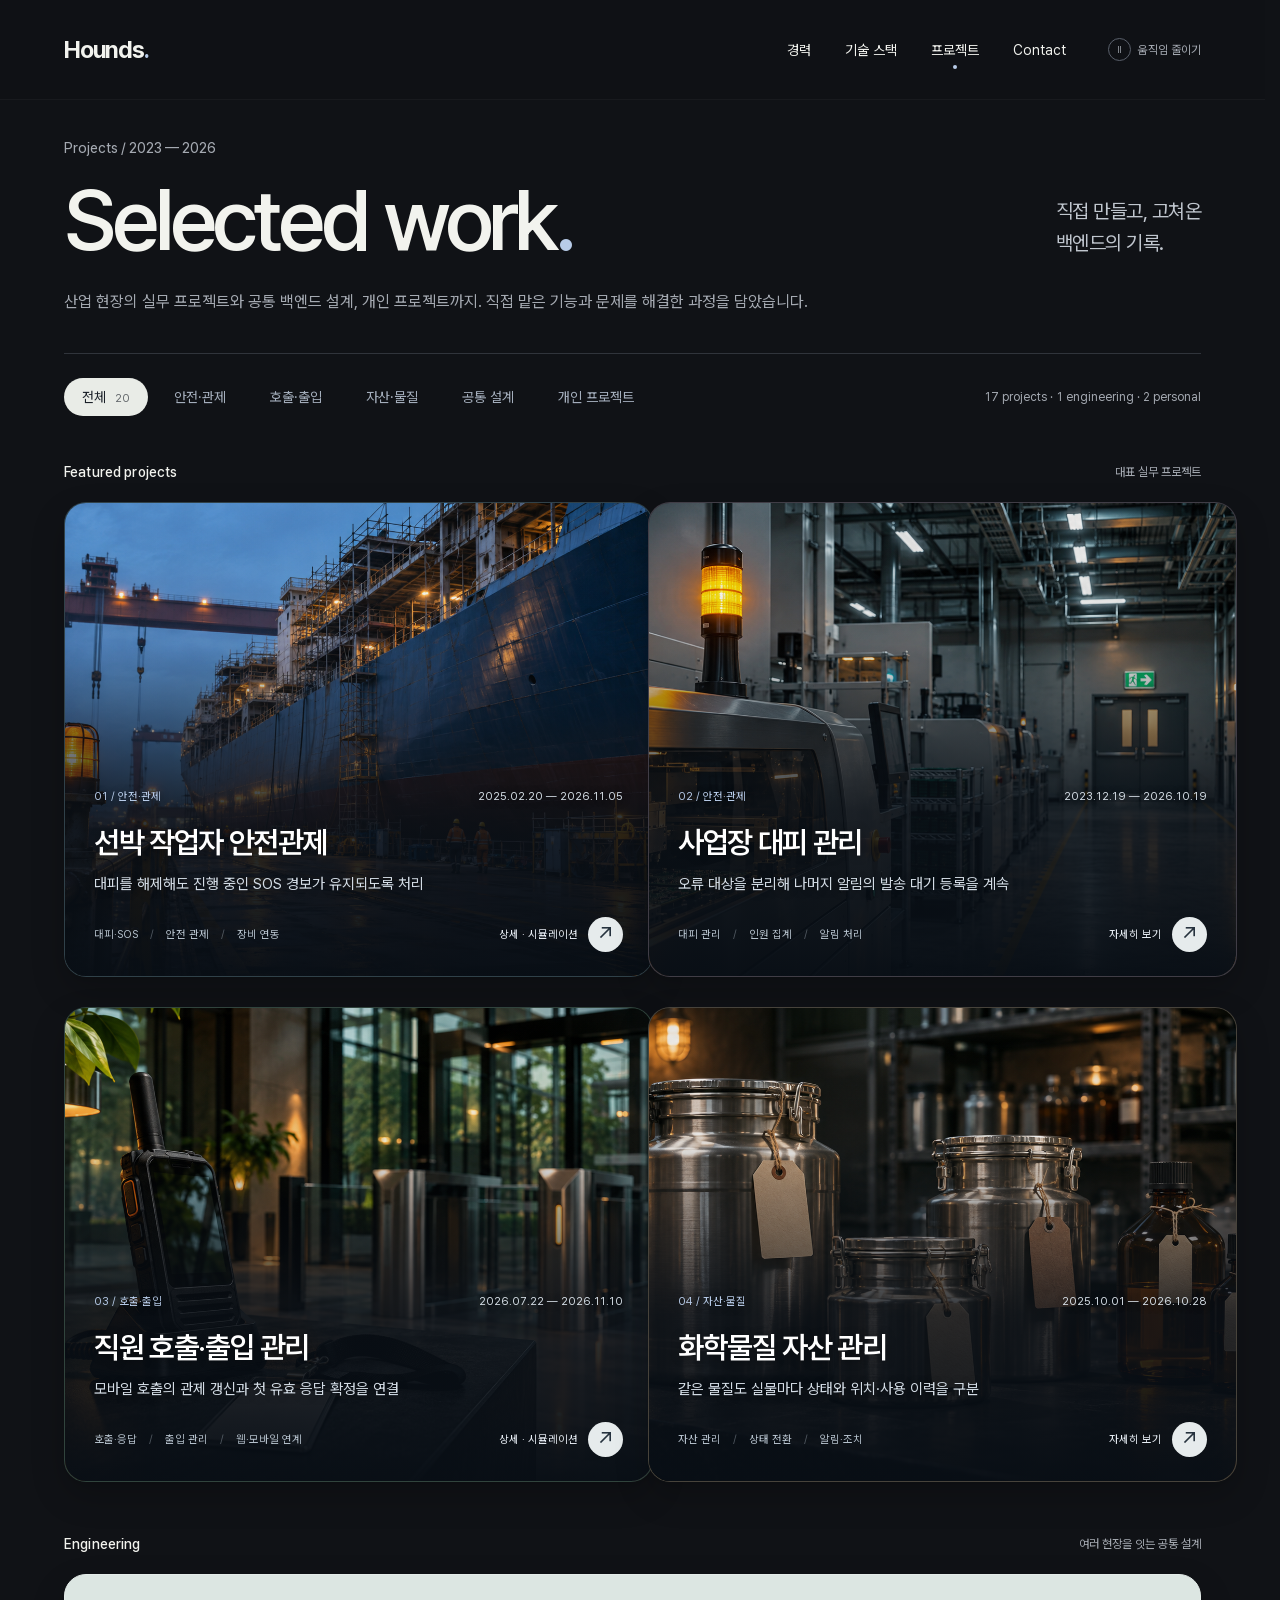
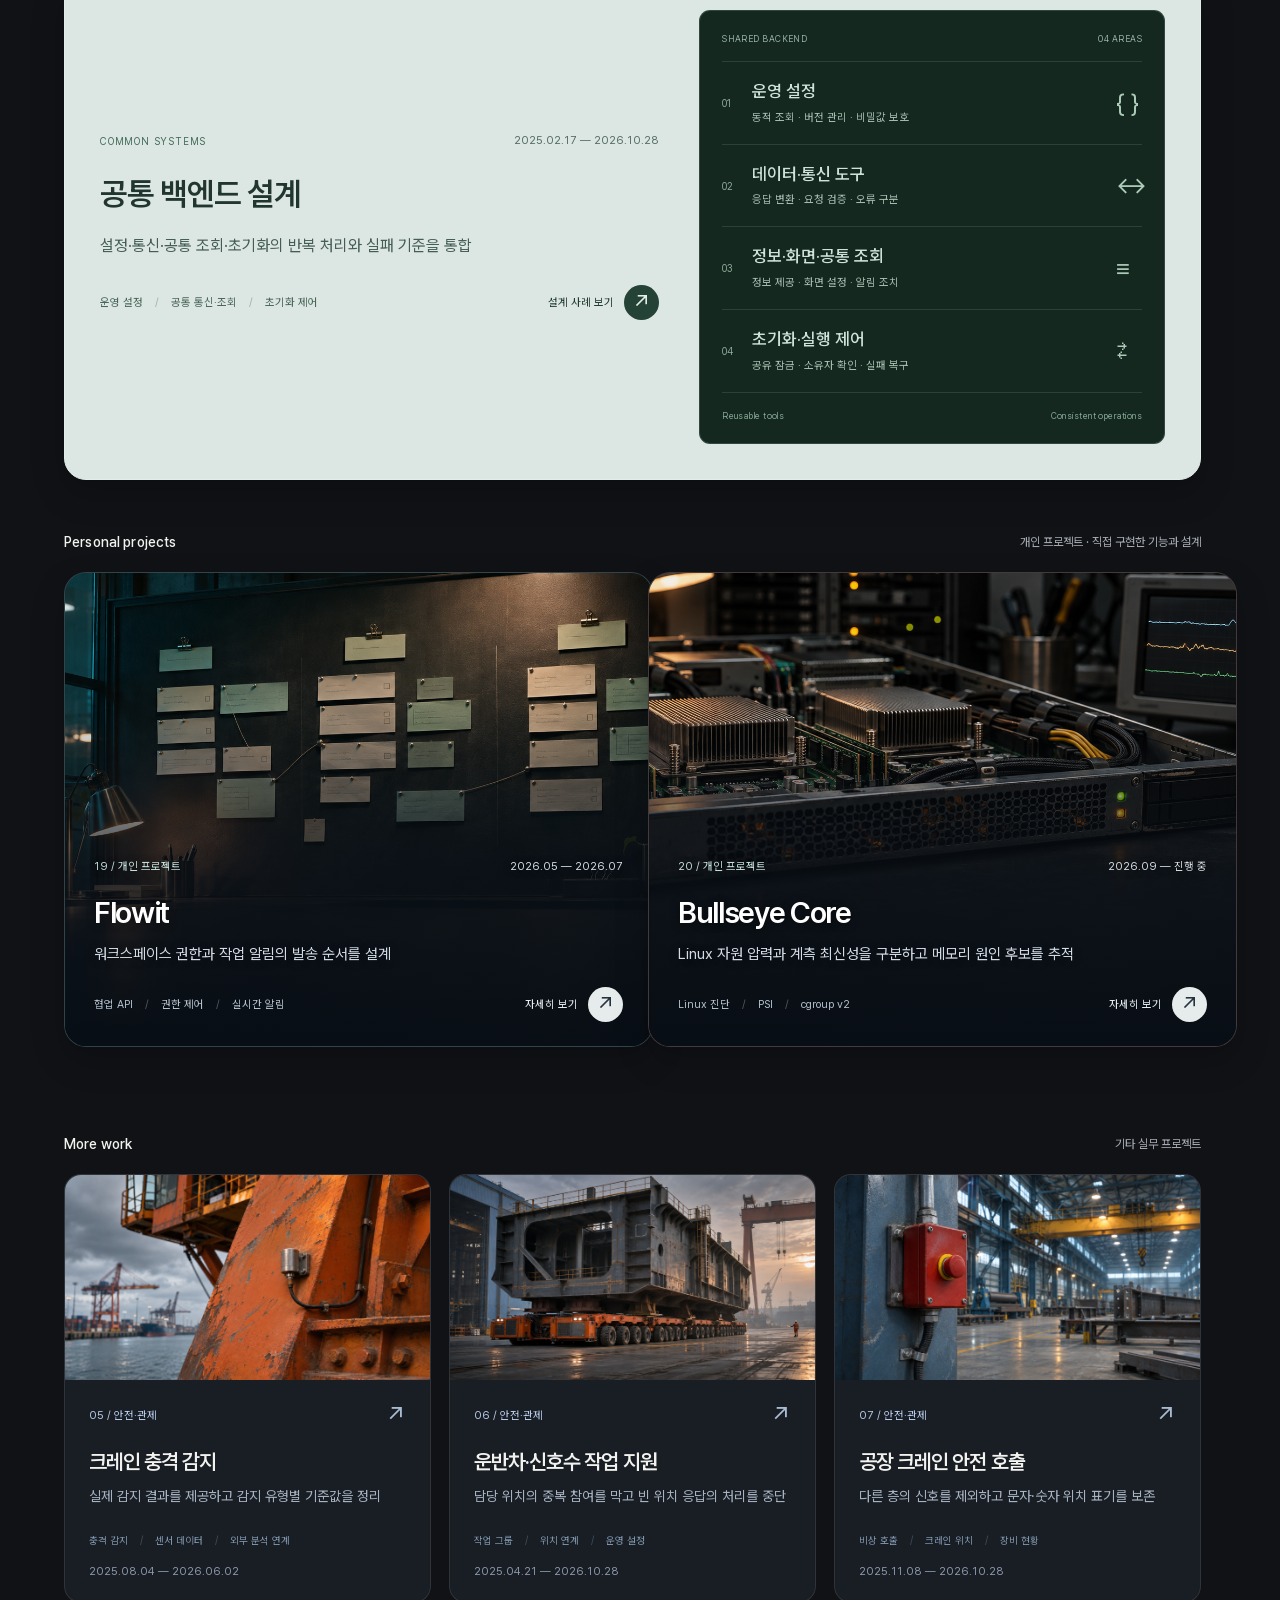
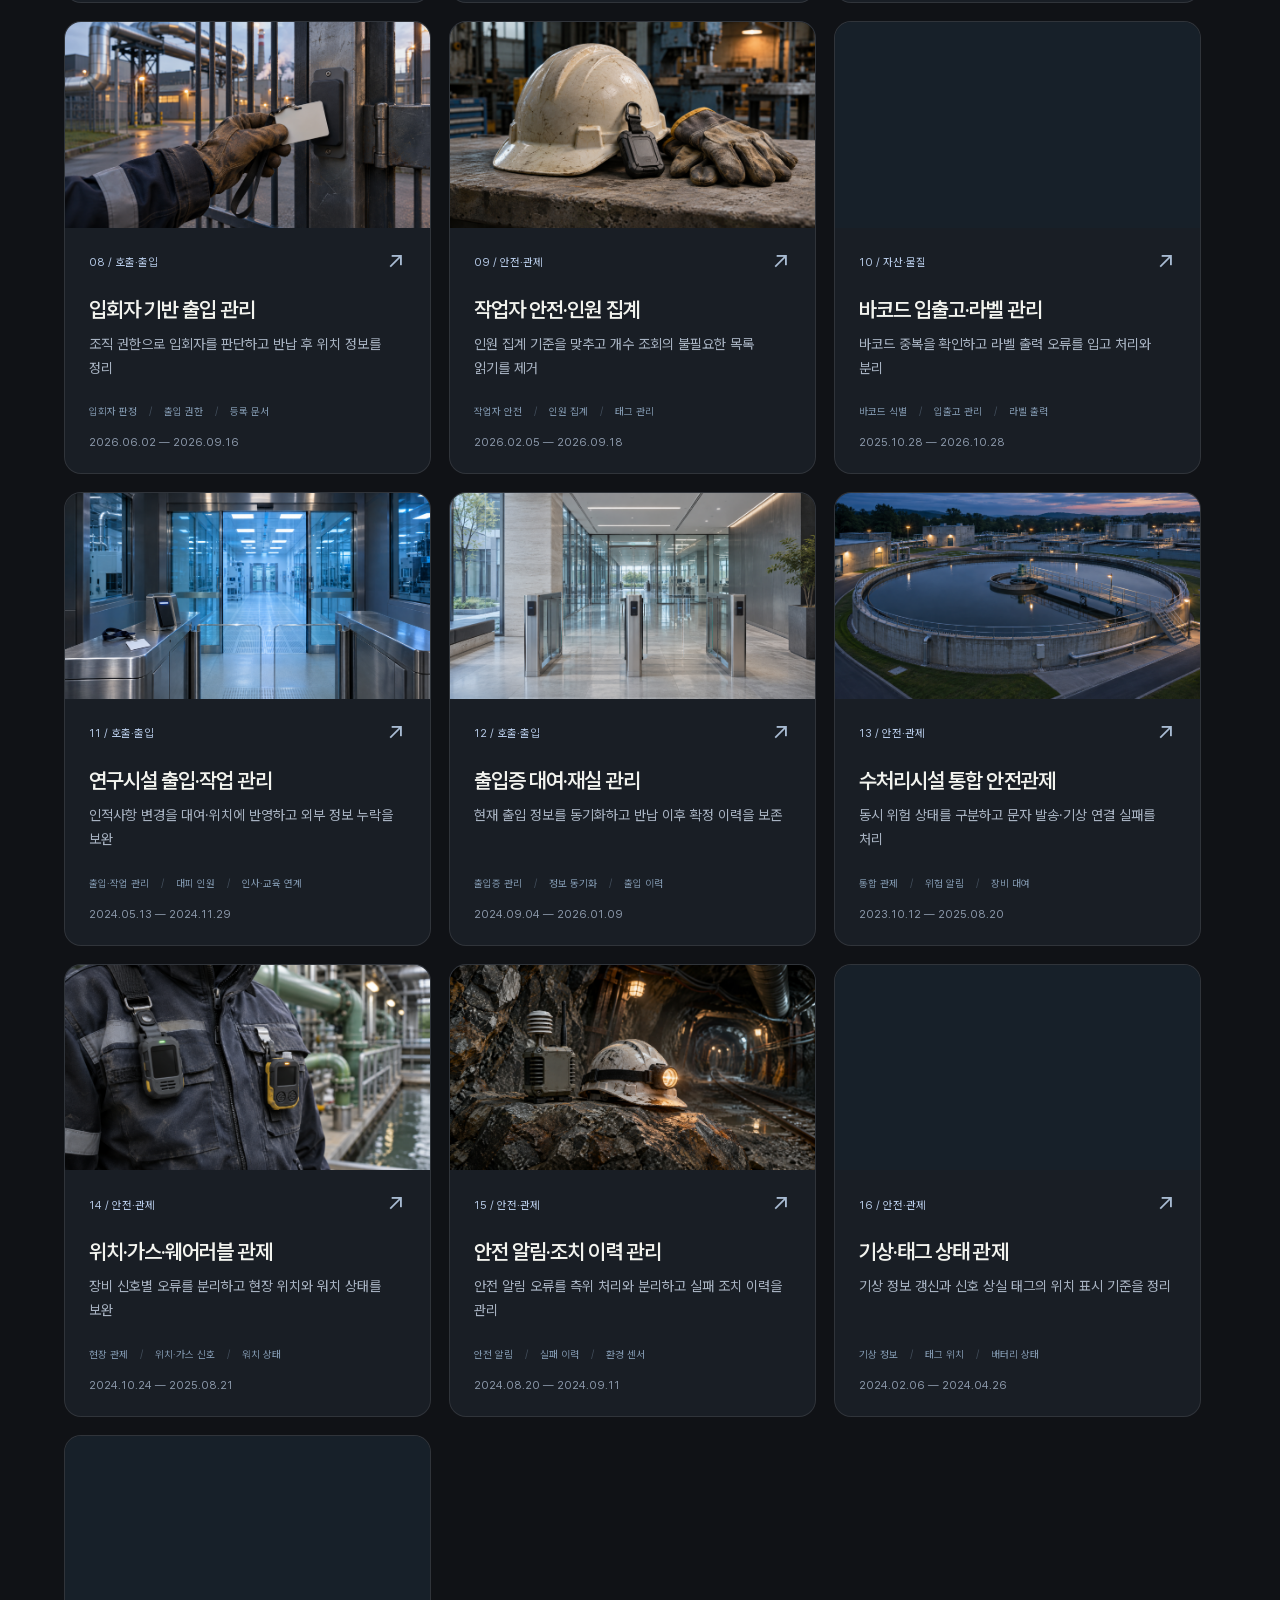
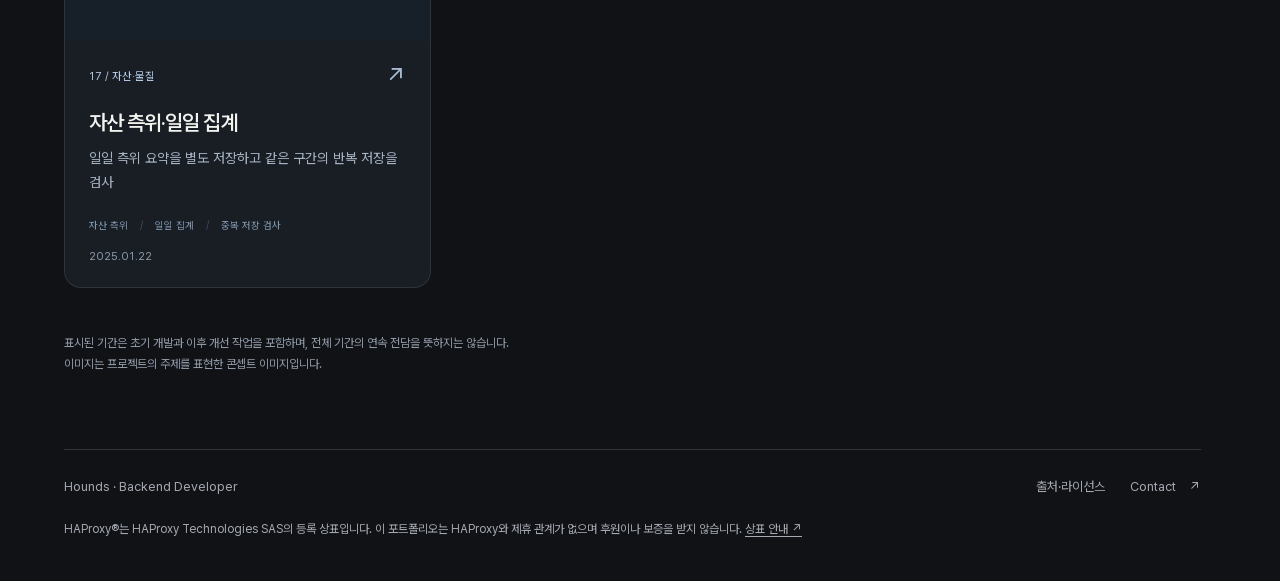
==== commit 827d6ab5: "Refresh Bullseye telemetry and add memory attribution replay" ====
--- a/projects.html
+++ b/projects.html
@@ -10,16 +10,16 @@
   <link rel="stylesheet" href="styles.css?v=20261115-contact">
   <link rel="stylesheet" href="projects.css?v=20261116-ownership">
   <link rel="stylesheet" href="project-simulations.css">
-  <link rel="stylesheet" href="project-log-demo.css?v=20261116-gradual">
+  <link rel="stylesheet" href="project-log-demo.css?v=20261118-telemetry">
   <link rel="stylesheet" href="project-state-demo.css?v=20261115-readable">
   <link rel="stylesheet" href="credits-dialog.css?v=20261116">
   <script src="vendor/motion.js" defer></script>
   <script src="script.js" defer></script>
-  <script src="projects-data.js?v=20261116-ownership" defer></script>
+  <script src="projects-data.js?v=20261118-telemetry" defer></script>
   <script src="card-interactions.js" defer></script>
   <script src="project-simulations.js?v=20261116-scope" defer></script>
-  <script src="project-log-demo.js?v=20261116-gradual" defer></script>
-  <script src="project-state-demo.js" defer></script>
+  <script src="project-log-demo.js?v=20261118-telemetry" defer></script>
+  <script src="project-state-demo.js?v=20261118-telemetry" defer></script>
   <script src="projects.js?v=20261116-ownership" defer></script>
   <script src="credits-dialog.js?v=20261116" defer></script>
 </head>
--- a/project-log-demo.css
+++ b/project-log-demo.css
@@ -30,6 +30,36 @@
 .replay-error p { margin: 0 0 13px; }
 .replay-error button { min-height: 44px; padding: 8px 14px; border: 1px solid #52687b; border-radius: 6px; background: #1e2b35; color: #e0e9ef; font-size: 12px; }
 .replay-body { padding: 23px 22px 19px; }
+.replay-scenarios { display: flex; gap: 6px; padding: 14px 22px 0; }
+.replay-scenarios button { min-height: 42px; padding: 9px 14px; border: 1px solid #344853; border-radius: 5px; background: #111b22; color: #99afbc; font-size: 12px; }
+.replay-scenarios button[aria-pressed="true"] { color: #d0e5d9; border-color: #6a8d79; background: #a4c7b510; }
+.replay-heartbeat { display: flex; flex-wrap: wrap; align-items: center; gap: 8px 16px; margin: -6px 0 18px; color: #9aafbb; font-family: var(--replay-mono); font-size: 10px; line-height: 1.6; }
+.replay-heartbeat > :last-child { margin-left: auto; }
+.replay-freshness { padding: 3px 7px; border: 1px solid #405149; border-radius: 4px; color: #a4c7b5; }
+.replay-freshness[data-freshness="STALE"] { color: var(--replay-critical); border-color: #80594f; }
+.replay-freshness[data-freshness="INITIALIZING"], .replay-freshness[data-freshness="WAITING"] { color: #a9b7bf; border-color: #42515b; }
+.replay-attribution { margin: 22px 0; padding: 17px; border: 1px solid #384940; border-radius: 7px; background: #a4c7b505; }
+.replay-attribution > header { display: flex; flex-wrap: wrap; justify-content: space-between; align-items: baseline; gap: 6px; }
+.replay-attribution h4 { margin: 0; color: #d3e0d7; font-size: 12px; font-weight: 550; }
+.replay-attribution > header > span { color: #96a99f; font-family: var(--replay-mono); font-size: 10px; }
+.replay-attribution-head { display: flex; flex-wrap: wrap; align-items: baseline; gap: 10px; margin-top: 15px; }
+.replay-attribution-head strong { color: #c8dfd2; font-family: var(--replay-mono); font-size: 16px; font-weight: 500; overflow-wrap: anywhere; }
+.replay-attribution-head > span { color: #c9b991; font-family: var(--replay-mono); font-size: 11px; }
+.replay-attribution p { margin: 9px 0 0; color: #93a99e; font-size: 10px; line-height: 1.8; }
+.replay-score-grid { display: grid; grid-template-columns: repeat(4, minmax(0, 1fr)); gap: 12px; margin-top: 16px; }
+.replay-score-grid:empty { display: none; }
+.replay-score-grid > div { display: flex; flex-direction: column; gap: 7px; min-width: 0; }
+.replay-score-grid span { color: #a4b9ae; font-size: 10px; }
+.replay-score-grid strong { color: #d0dfd5; font-family: var(--replay-mono); font-size: 15px; font-weight: 500; }
+.replay-score-grid small { color: #81978b; font-size: 10px; font-weight: 400; }
+.replay-score-grid i { height: 3px; border-radius: 2px; background: linear-gradient(to right, #a4c7b5 var(--score), #2d4036 var(--score)); }
+@media (max-width: 600px) {
+  .replay-scenarios { padding-inline: 14px; }
+  .replay-scenarios button { flex: 1; padding-inline: 8px; font-size: 11px; }
+  .replay-score-grid { grid-template-columns: repeat(2, minmax(0, 1fr)); }
+  .replay-heartbeat { column-gap: 9px; }
+  .replay-heartbeat > :last-child { margin-left: 0; }
+}
 .replay-summary { display: grid; grid-template-columns: minmax(0, 1fr) minmax(0, 1fr); gap: 24px; align-items: start; margin-bottom: 24px; }
 .replay-stat { display: flex; flex-direction: column; align-items: flex-start; min-width: 0; }
 .replay-kicker { color: #9db0bd; font-size: 10px; font-weight: 500; line-height: 1.6; letter-spacing: .07em; }
@@ -72,6 +102,7 @@
 .replay-phase-shade { fill: #b49a5a; opacity: .055; }
 .replay-phase-track { display: grid; grid-template-columns: repeat(4, minmax(0, 1fr)); gap: 6px; margin-top: 10px; }
 .replay-phase-track.is-gradual { grid-template-columns: repeat(7, minmax(0, 1fr)); }
+.replay-phase-track.is-memory { grid-template-columns: repeat(6, minmax(0, 1fr)); }
 .replay-phase { display: flex; flex-direction: column; gap: 5px; min-width: 0; min-height: 63px; padding: 10px 12px; border: 1px solid #2e3e49; border-radius: 5px; background: #141e25; color: #a9bbc8; text-align: left; transition: border-color 150ms ease, background-color 150ms ease; }
 .replay-phase > span { color: #94a7b5; font-family: var(--replay-mono); font-size: 10px; line-height: 1.4; }
 .replay-phase > strong { color: inherit; font-size: 11px; font-weight: 500; line-height: 1.5; overflow-wrap: anywhere; }
@@ -144,11 +175,8 @@
 .replay-terminal-pressure[data-severity="CRITICAL"] > span { color: var(--replay-critical); }
 .replay-terminal-recovery > span { color: #b3dbc0; }
 .replay-terminal-shutdown > span { color: #8fa6b3; }
-.replay-terminal-line.is-typing > span::after { content: '▌'; color: #b3dbc0; }
-.is-playing .replay-terminal-line.is-typing > span::after { animation: replay-terminal-caret .8s steps(1) infinite; }
 .replay-terminal-wait { margin: 0; color: #718b99; font-family: var(--replay-mono); font-size: 11px; line-height: 1.8; }
 .replay-terminal-note { margin: 0; padding: 10px 15px; border-top: 1px solid #1f3039; color: #8fa5b2; font-size: 10px; line-height: 1.7; }
-@keyframes replay-terminal-caret { 50% { opacity: 0; } }
 .log-demo-sr-only { position: absolute; width: 1px; height: 1px; padding: 0; margin: -1px; overflow: hidden; clip-path: inset(50%); white-space: nowrap; border: 0; }
 @media (max-width: 680px) {
   .log-demo-heading { align-items: flex-start; flex-wrap: wrap; gap: 6px 12px; padding-inline: 17px; }
@@ -163,6 +191,7 @@
   .replay-threshold-label { font-size: 14px; }
   .replay-phase { padding-inline: 9px; }
   .replay-phase-track.is-gradual { grid-template-columns: repeat(4, minmax(0, 1fr)); }
+  .replay-phase-track.is-memory { grid-template-columns: repeat(3, minmax(0, 1fr)); }
   .replay-event { grid-template-columns: 42px minmax(0, 1fr) auto; column-gap: 10px; padding: 12px; }
 }
 @media (max-width: 440px) {
@@ -186,6 +215,7 @@
   .replay-threshold-label { font-size: 18px; }
   .replay-phase-track { grid-template-columns: repeat(2, minmax(0, 1fr)); }
   .replay-phase-track.is-gradual { grid-template-columns: repeat(2, minmax(0, 1fr)); }
+  .replay-phase-track.is-memory { grid-template-columns: repeat(2, minmax(0, 1fr)); }
   .replay-phase { gap: 3px; min-height: 58px; padding: 9px 10px; }
   .replay-controls { gap: 7px; margin-top: 17px; }
   .replay-controls button { padding-inline: 11px; font-size: 11px; }
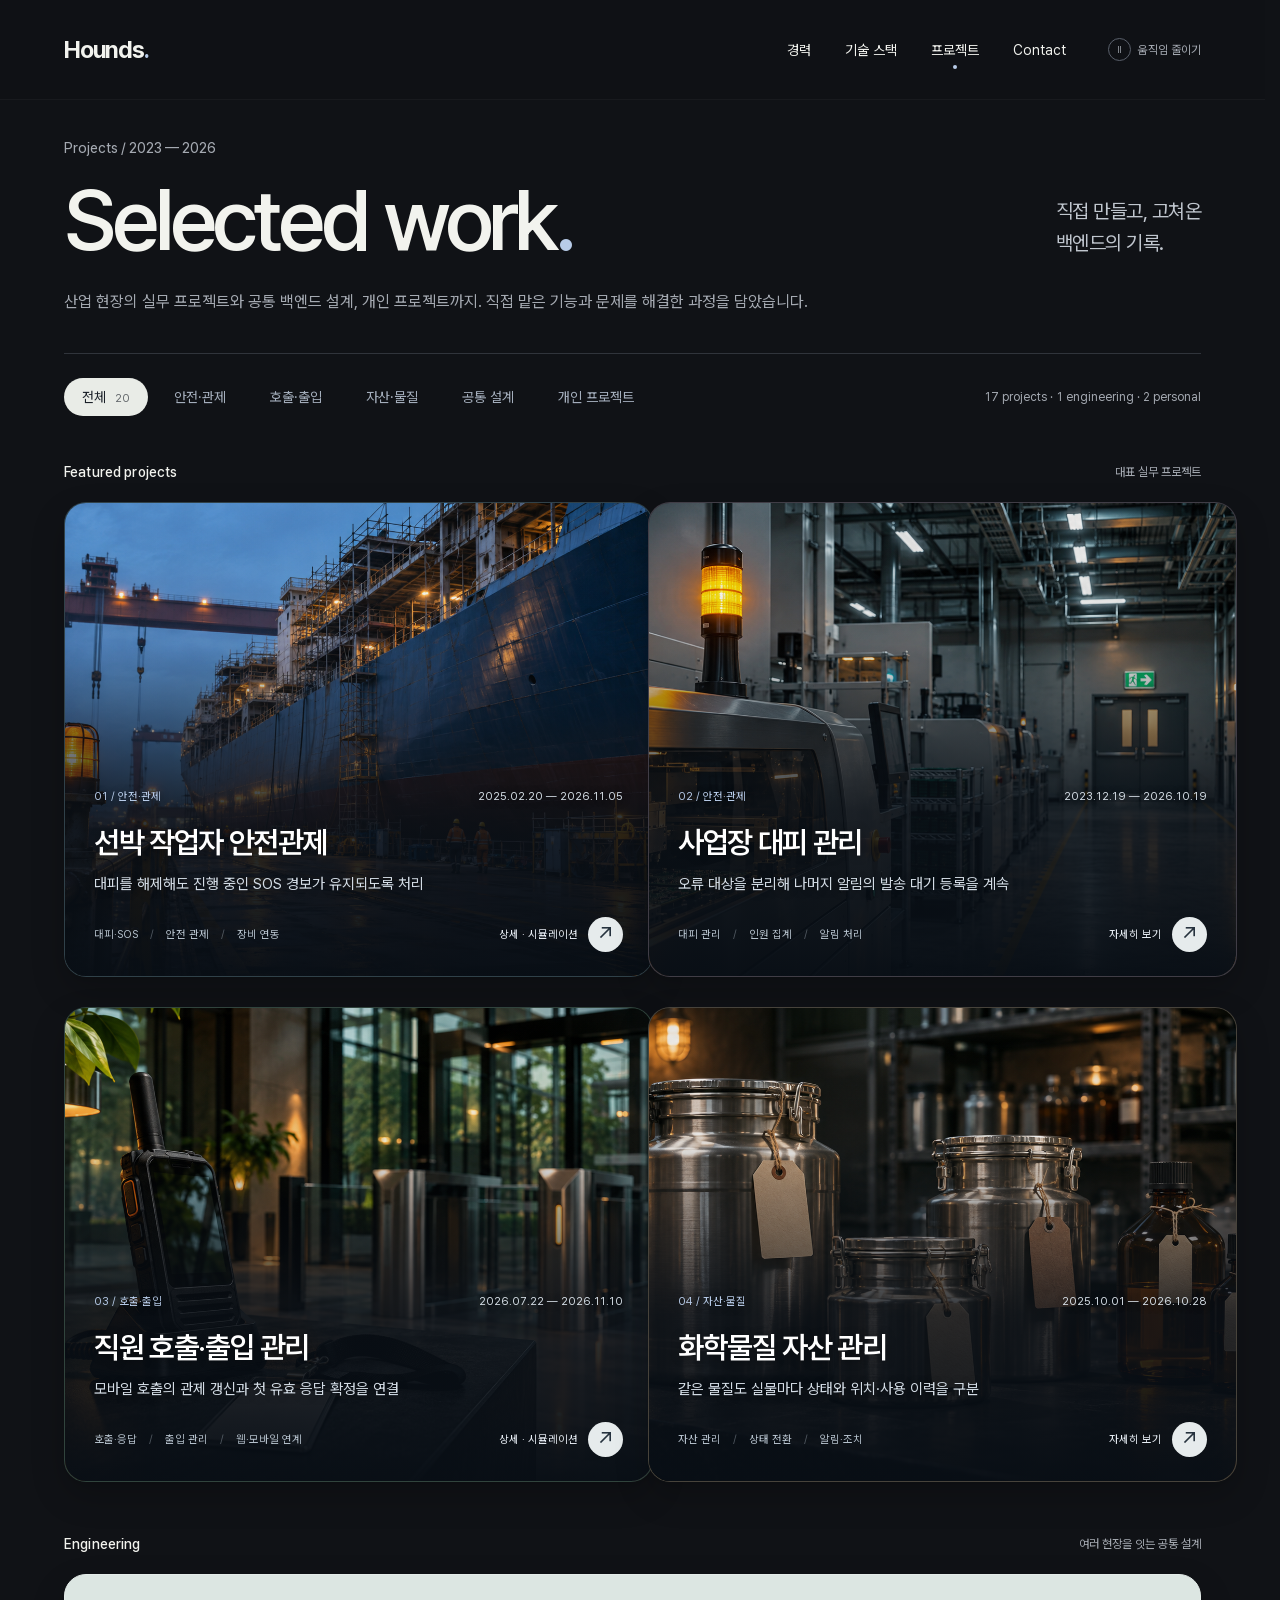
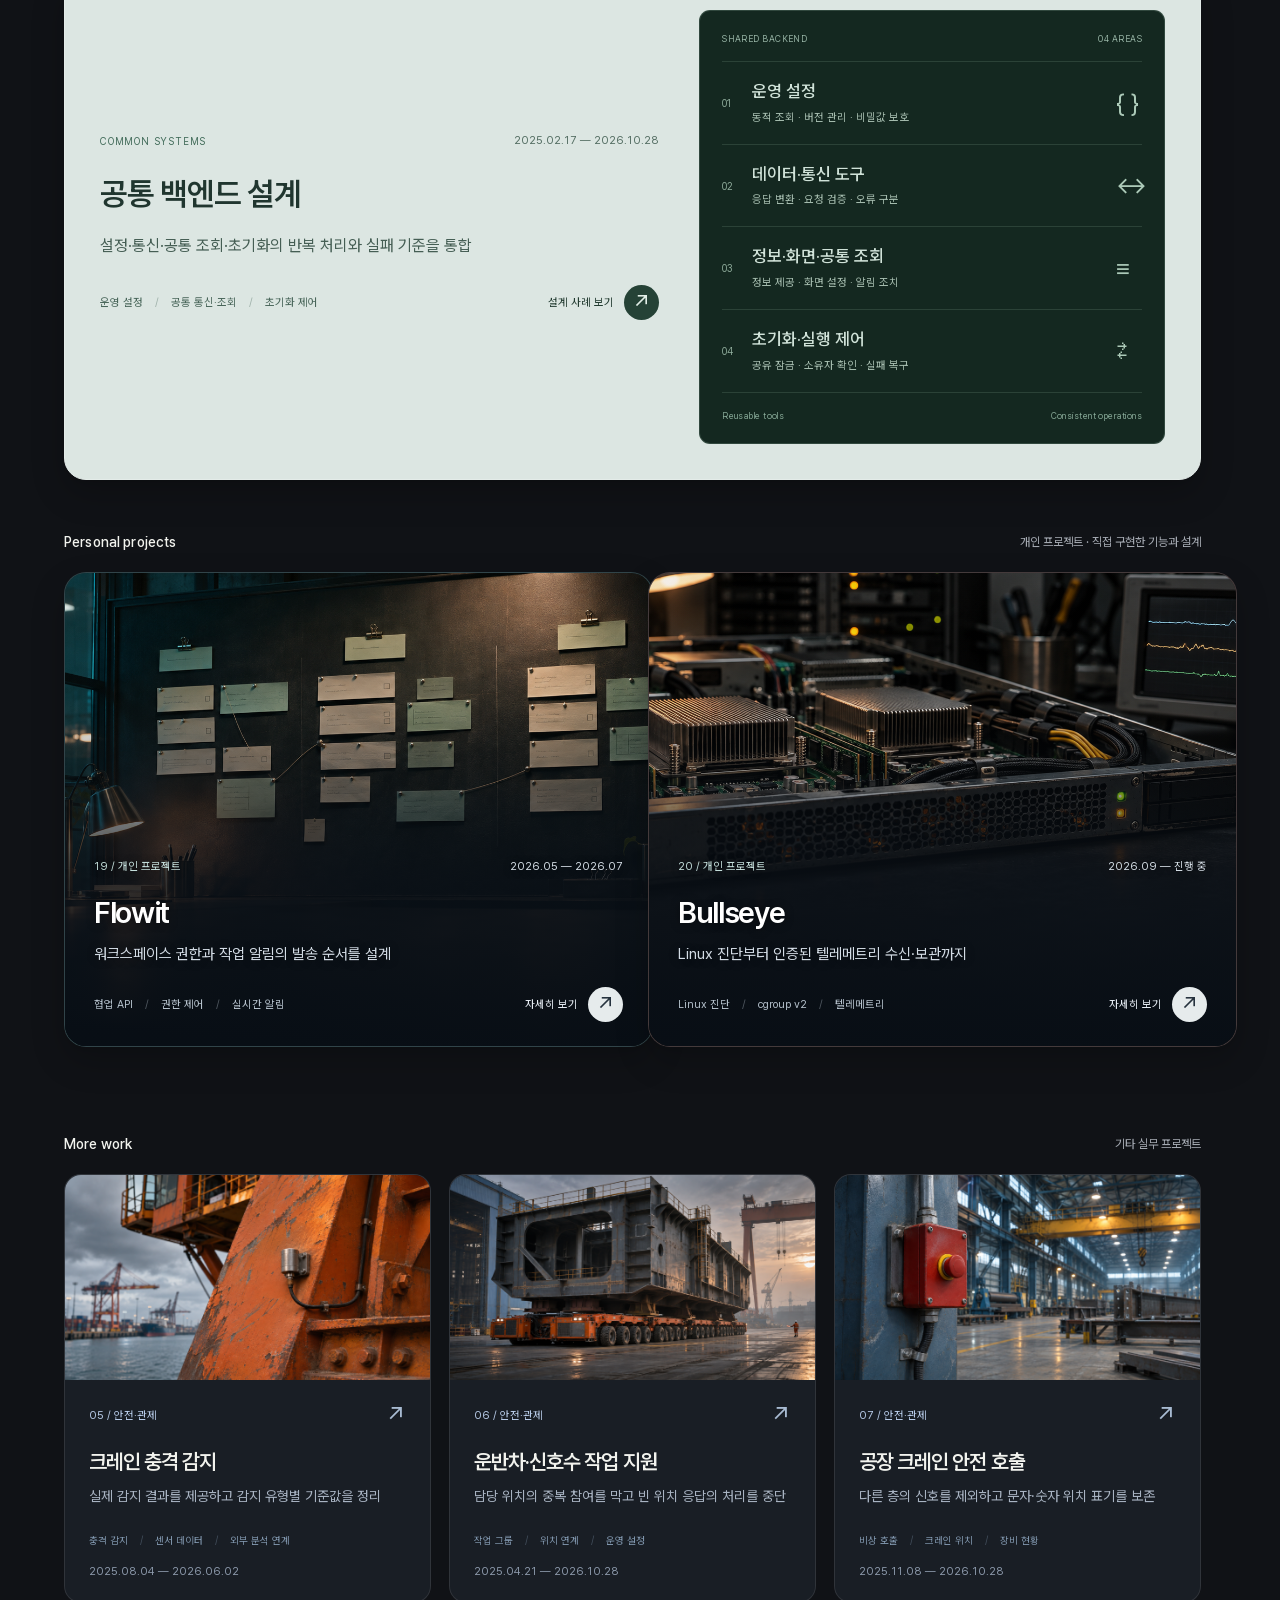
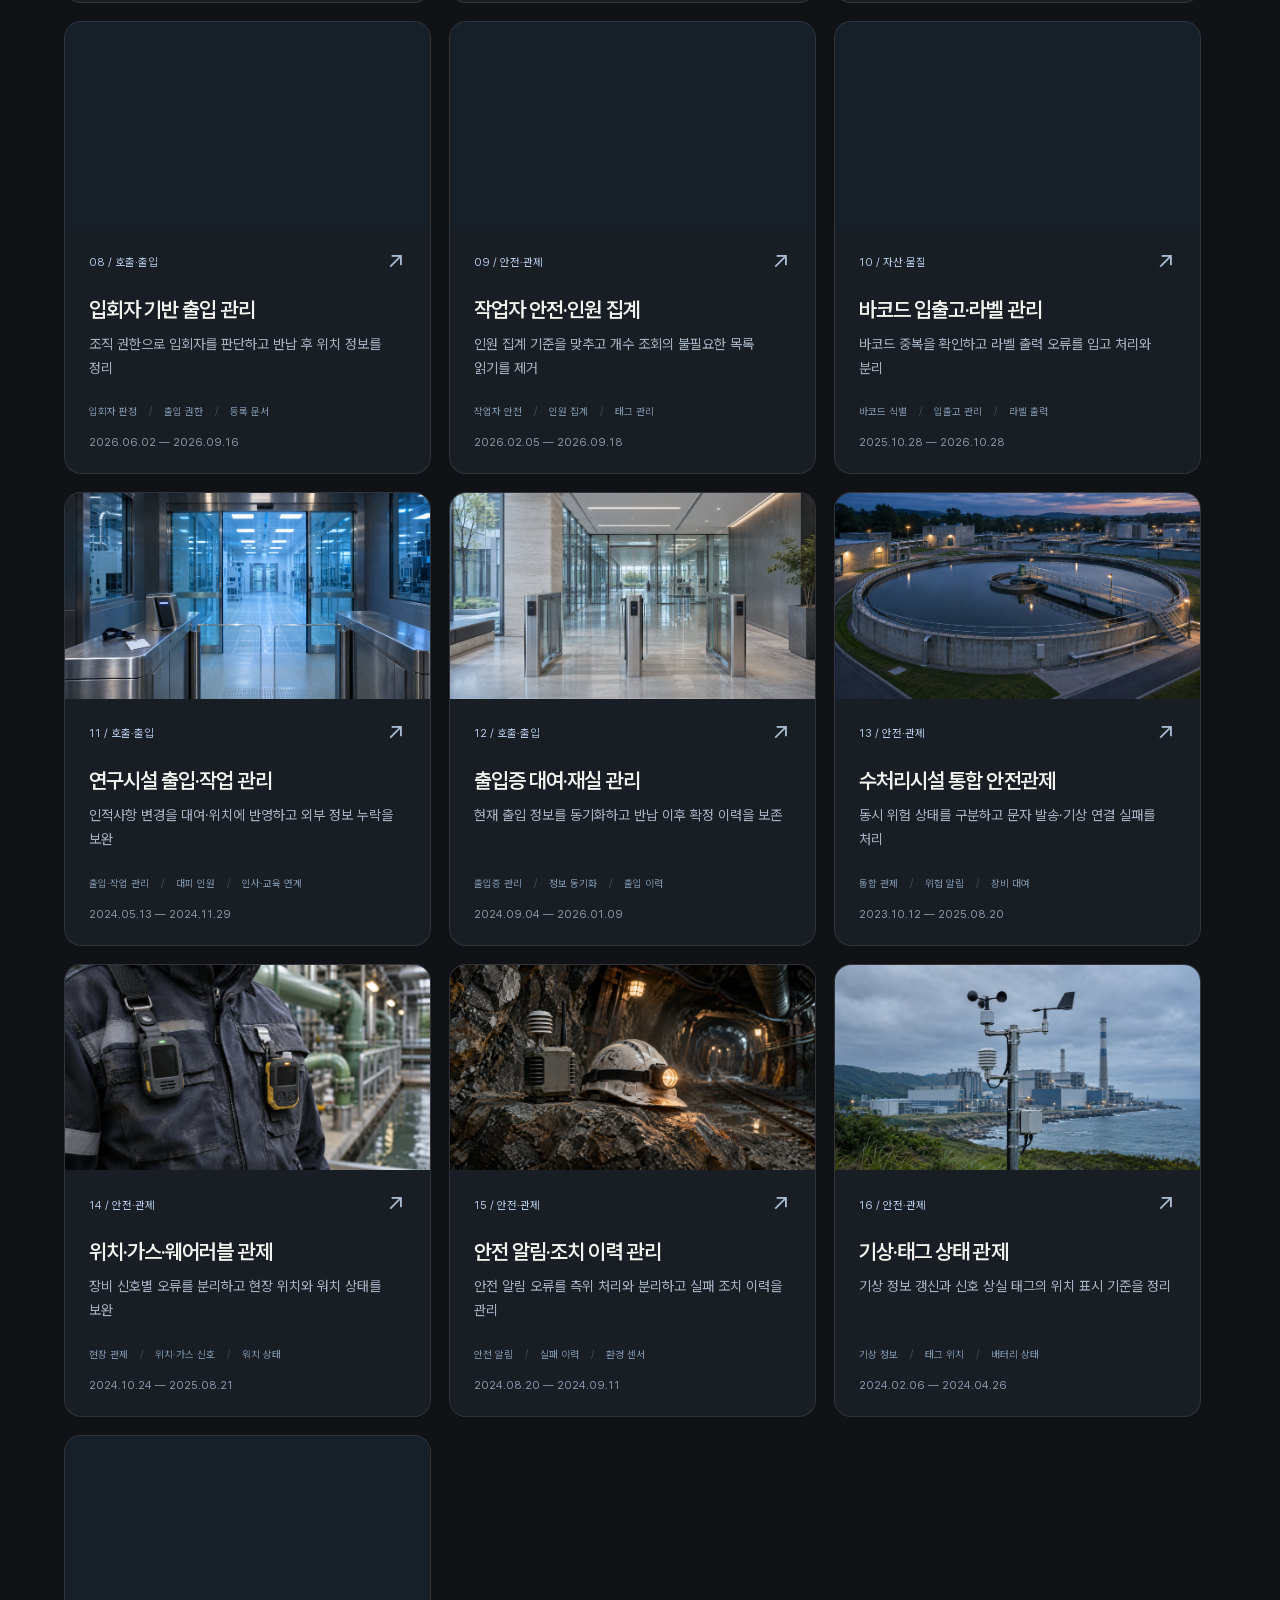
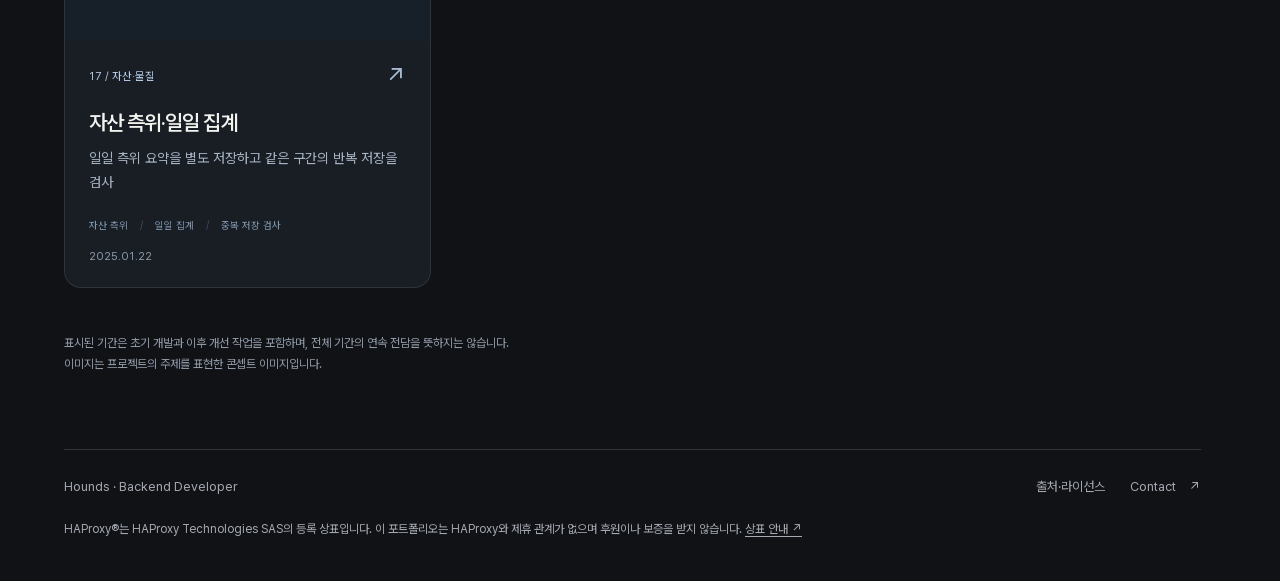
==== commit bd1a2a4f: "Expand Bullseye portfolio with Core and UOG sections" ====
--- a/projects.html
+++ b/projects.html
@@ -5,22 +5,23 @@
   <meta name="viewport" content="width=device-width, initial-scale=1">
   <meta name="theme-color" content="#101216">
   <meta name="description" content="Hounds의 실무 프로젝트와 공통 백엔드 설계, 개인 프로젝트 개발 기록. 직접 구현한 기능과 문제 해결 과정을 소개합니다.">
-  <title>Projects — Hounds</title>
+  <title>Hounds — 백엔드 개발 포트폴리오</title>
+  <link rel="icon" href="data:image/svg+xml,%3Csvg xmlns='http://www.w3.org/2000/svg' viewBox='0 0 48 48'%3E%3Crect width='48' height='48' rx='7' fill='%23101216'/%3E%3Cpath d='M24 10l14 14-14 14-14-14z' fill='%23b7cbe8'/%3E%3C/svg%3E">
   <link rel="preload" href="pretendard.woff2" as="font" type="font/woff2" crossorigin>
   <link rel="stylesheet" href="styles.css?v=20261115-contact">
-  <link rel="stylesheet" href="projects.css?v=20261116-ownership">
+  <link rel="stylesheet" href="projects.css?v=20261122-bullseye">
   <link rel="stylesheet" href="project-simulations.css">
-  <link rel="stylesheet" href="project-log-demo.css?v=20261118-telemetry">
-  <link rel="stylesheet" href="project-state-demo.css?v=20261115-readable">
+  <link rel="stylesheet" href="project-log-demo.css?v=20261122-bullseye">
+  <link rel="stylesheet" href="project-state-demo.css?v=20261122-components-2">
   <link rel="stylesheet" href="credits-dialog.css?v=20261116">
   <script src="vendor/motion.js" defer></script>
   <script src="script.js" defer></script>
-  <script src="projects-data.js?v=20261118-telemetry" defer></script>
+  <script src="projects-data.js?v=20261122-bullseye" defer></script>
   <script src="card-interactions.js" defer></script>
   <script src="project-simulations.js?v=20261116-scope" defer></script>
-  <script src="project-log-demo.js?v=20261118-telemetry" defer></script>
-  <script src="project-state-demo.js?v=20261118-telemetry" defer></script>
-  <script src="projects.js?v=20261116-ownership" defer></script>
+  <script src="project-log-demo.js?v=20261122-bullseye" defer></script>
+  <script src="project-state-demo.js?v=20261122-components-2" defer></script>
+  <script src="projects.js?v=20261122-bullseye" defer></script>
   <script src="credits-dialog.js?v=20261116" defer></script>
 </head>
 <body id="top" class="projects-page">
--- a/projects.css
+++ b/projects.css
@@ -155,6 +155,36 @@
 .contribution-list h4 { font-size: 16px; font-weight: 550; letter-spacing: -.025em; line-height: 1.5; margin-top: 8px; }
 .contribution-list p { color: #aebaca; font-size: 14px; line-height: 1.7; margin-top: 7px; word-break: keep-all; overflow-wrap: anywhere; }
 .cases-section { padding-top: 28px; border-top: 1px solid #343d49; }
+.system-overview { margin-block: 26px; padding: 22px 24px; border: 1px solid #41404a; border-radius: 10px; background: #1d2028; }
+.system-overview-label { margin: 0 0 17px; color: #b7b9c7; font-size: 14px; }
+.system-overview-flow { display: grid; grid-template-columns: 1fr auto 1fr; align-items: center; gap: 26px; }
+.system-overview-flow > div { min-width: 0; }
+.system-overview-flow > div > span { display: block; color: #a9a5b0; font-size: 12px; letter-spacing: .06em; }
+.system-overview-flow strong { display: block; margin-top: 3px; color: #efe8e3; font-size: 25px; font-weight: 550; }
+.system-overview-flow p { margin: 6px 0 0; color: #b8c2d0; font-size: 14px; line-height: 1.6; word-break: keep-all; }
+.system-transport { padding: 10px 23px; border-inline: 1px solid #58505b; color: #b7acb8; font-size: 12px; line-height: 1.7; text-align: center; }
+.component-tabs { position: sticky; top: var(--modal-toolbar-height, 54px); z-index: 2; display: grid; grid-template-columns: repeat(3, minmax(0, 1fr)); gap: 5px; margin-bottom: 26px; padding: 6px; border: 1px solid #3e4654; border-radius: 9px; background: #15191ff5; backdrop-filter: blur(12px); }
+.component-tabs button { display: grid; justify-items: start; gap: 5px; min-width: 0; padding: 12px 16px; border: 1px solid transparent; border-radius: 5px; background: transparent; color: #aab7c9; text-align: left; cursor: pointer; }
+.component-tabs button strong { font-size: 17px; font-weight: 550; }
+.component-tabs button > span { font-size: 13px; line-height: 1.5; }
+.component-tabs button:hover { color: #e6ebf4; background: #232b36; }
+.component-tabs button[aria-selected="true"] { border-color: #726675; background: #39313d; color: #f0e7ec; }
+.component-tabs button:focus-visible { outline: 2px solid #c7b5ca; outline-offset: 2px; }
+.component-panel[hidden] { display: none; }
+.component-panel { min-width: 0; }
+.component-panel:focus-visible { outline: 2px solid #a5b9d4; outline-offset: 5px; }
+.component-intro { display: grid; grid-template-columns: 1fr 1fr; gap: 30px; margin-bottom: 26px; }
+.component-intro > div { min-width: 0; }
+.component-eyebrow { margin: 0 0 7px; color: #c5acbd; font-size: 13px; letter-spacing: .09em; text-transform: uppercase; }
+.component-intro h3 { margin: 0 0 12px; font-size: 25px; letter-spacing: -.035em; font-weight: 560; }
+.component-intro h3 + p { margin: 0; color: #b3bfce; font-size: 16px; line-height: 1.8; word-break: keep-all; overflow-wrap: anywhere; }
+.component-scope { padding: 17px 20px; border-left: 2px solid #776378; background: #211f29; border-radius: 0 7px 7px 0; }
+.component-scope h4 { margin: 0 0 11px; color: #d5c7d7; font-size: 14px; font-weight: 550; }
+.component-scope ul { margin: 0; padding-left: 17px; color: #c2c4cf; }
+.component-scope li { padding-left: 3px; font-size: 14px; line-height: 1.8; word-break: keep-all; overflow-wrap: anywhere; }
+.component-scope li + li { margin-top: 6px; }
+.replay-panel .component-intro { grid-template-columns: 1fr; }
+.replay-panel .project-log-demo { margin-top: 0; }
 .case-studies { display: grid; gap: 16px; }
 .case-study { padding: 22px; border: 1px solid #323d4b; border-radius: 12px; background: #1b222b; overflow: hidden; }
 .case-heading { display: flex; align-items: baseline; gap: 13px; margin-bottom: 20px; }
@@ -314,6 +344,12 @@
   .case-sources { margin-inline: -18px; margin-bottom: -18px; padding-inline: 18px; }
 }
 @media (max-width: 700px) {
+  .system-overview { padding: 18px; }
+  .system-overview-flow { gap: 14px; }
+  .system-transport { padding-inline: 12px; }
+  .component-intro { grid-template-columns: 1fr; gap: 18px; }
+  .component-tabs button { padding: 11px 10px; }
+  .component-tabs button > span { font-size: 12px; }
   .case-diagram { padding: 14px; }
   .flow-sequence { flex-direction: column; gap: 24px; }
   .flow-sequence .flow-node { min-height: 0; }
@@ -329,3 +365,14 @@
   .flow-path:first-child::before { top: -13px; }
   .flow-path { grid-template-columns: .8fr 1.2fr; }
 }
+@media (max-width: 440px) {
+  .system-overview-flow { grid-template-columns: 1fr; gap: 14px; }
+  .system-transport { padding: 9px 0; border-inline: 0; border-block: 1px solid #48424d; text-align: left; }
+  .system-transport br { display: none; }
+  .system-overview-flow strong { font-size: 22px; }
+  .component-tabs { gap: 2px; padding: 4px; }
+  .component-tabs button { padding-inline: 8px; }
+  .component-tabs button strong { font-size: 16px; }
+  .component-tabs button > span { font-size: 12px; word-break: keep-all; }
+  .component-intro h3 { font-size: 23px; }
+}
--- a/project-log-demo.css
+++ b/project-log-demo.css
@@ -25,6 +25,11 @@
 .log-demo-heading > span { flex-shrink: 0; color: #a4b7c5; font-family: var(--replay-mono); font-size: 10px; line-height: 1.6; text-align: right; }
 .log-demo-heading > span > span { margin-inline: 6px; opacity: .55; }
 .log-demo-indicator { flex-shrink: 0; width: 7px; height: 7px; border-radius: 50%; background: #82b99f; box-shadow: 0 0 0 3px #82b99f12; }
+.replay-archive-label { margin: 18px 22px 0; padding: 13px 15px; border-left: 2px solid #789b8a; background: #a4c7b508; }
+.replay-archive-label > div { display: flex; flex-wrap: wrap; align-items: baseline; gap: 5px 14px; }
+.replay-archive-label strong { color: #c4dbce; font-size: 14px; font-weight: 550; }
+.replay-archive-label > div > span { color: #a0b6c2; font-family: var(--replay-mono); font-size: 13px; line-height: 1.6; }
+.replay-archive-label p { margin: 5px 0 0; color: #adbec8; font-size: 14px; line-height: 1.7; word-break: keep-all; overflow-wrap: anywhere; }
 .replay-loading, .replay-error { padding: 27px 22px; color: #b3c2cd; font-size: 12px; line-height: 1.8; }
 .replay-loading::before { content: ""; display: inline-block; width: 6px; height: 6px; margin-right: 10px; border-radius: 50%; background: #a4c7b5; vertical-align: middle; }
 .replay-error p { margin: 0 0 13px; }
@@ -46,6 +51,14 @@
 .replay-attribution-head strong { color: #c8dfd2; font-family: var(--replay-mono); font-size: 16px; font-weight: 500; overflow-wrap: anywhere; }
 .replay-attribution-head > span { color: #c9b991; font-family: var(--replay-mono); font-size: 11px; }
 .replay-attribution p { margin: 9px 0 0; color: #93a99e; font-size: 10px; line-height: 1.8; }
+.replay-attribution .replay-score-policy { margin-top: 18px; color: #b9cfc1; font-size: 14px; line-height: 1.7; word-break: keep-all; overflow-wrap: anywhere; }
+.replay-policy-update { margin-top: 16px; border-top: 1px solid #34483e; }
+.replay-policy-update > summary { display: flex; align-items: center; justify-content: space-between; gap: 12px; min-height: 44px; padding: 9px 0; color: #bfd7c9; font-size: 14px; line-height: 1.6; list-style: none; cursor: pointer; }
+.replay-policy-update > summary::-webkit-details-marker { display: none; }
+.replay-policy-update > summary::after { content: "+"; flex: none; color: #a4c7b5; font-family: var(--replay-mono); font-size: 18px; }
+.replay-policy-update[open] > summary::after { content: "−"; }
+.replay-policy-update > p { margin: 5px 0 12px; color: #a9c0b3; font-size: 16px; line-height: 1.8; word-break: keep-all; overflow-wrap: anywhere; }
+.replay-policy-update > p:last-child { font-size: 14px; color: #94aaa0; }
 .replay-score-grid { display: grid; grid-template-columns: repeat(4, minmax(0, 1fr)); gap: 12px; margin-top: 16px; }
 .replay-score-grid:empty { display: none; }
 .replay-score-grid > div { display: flex; flex-direction: column; gap: 7px; min-width: 0; }
@@ -179,6 +192,7 @@
 .replay-terminal-note { margin: 0; padding: 10px 15px; border-top: 1px solid #1f3039; color: #8fa5b2; font-size: 10px; line-height: 1.7; }
 .log-demo-sr-only { position: absolute; width: 1px; height: 1px; padding: 0; margin: -1px; overflow: hidden; clip-path: inset(50%); white-space: nowrap; border: 0; }
 @media (max-width: 680px) {
+  .replay-archive-label { margin-inline: 17px; }
   .log-demo-heading { align-items: flex-start; flex-wrap: wrap; gap: 6px 12px; padding-inline: 17px; }
   .log-demo-heading > span { margin-left: 17px; font-size: 9px; text-align: left; }
   .replay-body { padding: 21px 17px 13px; }
@@ -195,6 +209,7 @@
   .replay-event { grid-template-columns: 42px minmax(0, 1fr) auto; column-gap: 10px; padding: 12px; }
 }
 @media (max-width: 440px) {
+  .replay-archive-label { margin-inline: 14px; padding-inline: 12px; }
   .log-demo-heading { padding: 13px 14px; }
   .log-demo-heading h3 { font-size: 12px; }
   .log-demo-heading > span > span { margin-inline: 3px; }
--- a/project-state-demo.css
+++ b/project-state-demo.css
@@ -1,60 +1,62 @@
-.project-state-demo { margin: 0 0 24px; min-width: 0; border: 1px solid #365052; border-radius: 9px; overflow: hidden; background: #101a20; }
-.state-demo-heading { display: flex; align-items: center; justify-content: space-between; gap: 16px; padding: 15px 18px; border-bottom: 1px solid #2b4147; background: #17262c; }
-.state-demo-heading > div { display: flex; flex-wrap: wrap; align-items: baseline; gap: 5px 12px; min-width: 0; }
-.state-demo-heading h5 { margin: 0; font-size: 13px; font-weight: 550; color: #d0e5e2; }
-.state-demo-heading > div > span { color: #8ca7aa; font-size: 9px; line-height: 1.5; }
-.state-demo-play { display: inline-flex; align-items: center; justify-content: center; gap: 9px; flex-shrink: 0; min-width: 123px; padding: 7px 9px; border: 1px solid #416267; border-radius: 5px; background: #20383d; color: #d4e9e5; font-size: 11px; cursor: pointer; }
-.state-demo-play > span { font-size: 9px; }
-.state-demo-play:hover:not([aria-disabled="true"]) { background: #29464a; border-color: #739793; }
-.state-demo-play[aria-disabled="true"] { color: #90b2ac; cursor: default; }
-.state-demo-layout { display: grid; grid-template-columns: minmax(0, .9fr) minmax(0, 1.35fr); gap: 18px; padding: 18px; }
-.state-demo-steps { display: grid; align-content: start; gap: 9px; min-width: 0; }
-.state-demo-step { display: grid; grid-template-columns: 22px minmax(0, 1fr); gap: 10px; min-width: 0; width: 100%; padding: 12px 11px; border: 1px solid #30434a; border-radius: 6px; background: #17232b; color: #a5b7c1; text-align: left; cursor: pointer; transition: border-color .2s, background .2s, color .2s; }
+.project-state-demo { margin: 0 0 24px; min-width: 0; border: 1px solid #365052; border-radius: 10px; overflow: hidden; background: #101a20; color: #c5d9d5; }
+.state-demo-heading { display: flex; align-items: center; justify-content: space-between; gap: 16px; padding: 22px; border-bottom: 1px solid #2b4147; background: #17262c; }
+.state-demo-heading > div { min-width: 0; }
+.state-demo-eyebrow { display: block; margin-bottom: 7px; color: #94b3b4; font-size: 12px; letter-spacing: .09em; }
+.state-demo-heading h5 { margin: 0; font-size: 18px; font-weight: 550; letter-spacing: -.025em; color: #e0eee9; line-height: 1.5; }
+.state-demo-play { flex-shrink: 0; min-width: 100px; padding: 10px 13px; border: 1px solid #52716f; border-radius: 5px; background: #20383d; color: #e0eee9; font-size: 14px; cursor: pointer; }
+.state-demo-play:hover { background: #29464a; border-color: #92b3aa; }
+.state-demo-steps { display: grid; grid-template-columns: repeat(5, minmax(0, 1fr)); gap: 8px; padding: 20px 22px 0; }
+.state-demo-step { display: flex; flex-direction: column; align-items: flex-start; gap: 6px; min-width: 0; padding: 13px 11px; border: 1px solid #30434a; border-radius: 6px; background: #17232b; color: #b9c8cf; text-align: left; cursor: pointer; transition: border-color .2s, background .2s, color .2s; }
 .state-demo-step:hover { border-color: #688783; }
-.state-demo-step.is-active { border-color: #7caaa1; background: #203b3d; color: #d7ebe5; }
-.state-demo-step.is-done { border-color: #42625e; color: #afc8c0; }
-.state-demo-number { display: grid; place-items: center; align-self: start; width: 22px; height: 22px; border-radius: 50%; background: #314149; color: #9eb6bd; font-size: 9px; transition: color .2s, background .2s; }
-.state-demo-step.is-active .state-demo-number { background: #a3c9bd; color: #163a35; }
-.state-demo-step strong { display: block; font-size: 12px; font-weight: 550; line-height: 1.65; word-break: keep-all; overflow-wrap: anywhere; }
-.state-demo-step small { display: block; margin-top: 3px; color: #8ea5af; font-size: 11px; line-height: 1.65; word-break: keep-all; overflow-wrap: anywhere; }
-.state-demo-step.is-active small { color: #abc7c2; }
-.state-demo-preview { align-self: stretch; min-width: 0; overflow: hidden; border: 1px solid #2d424b; border-radius: 6px; background: #0e171e; }
-.state-demo-code-label { display: flex; flex-wrap: wrap; justify-content: space-between; gap: 5px 15px; padding: 10px 13px; border-bottom: 1px solid #283941; color: #b3cec8; font-size: 9px; line-height: 1.6; }
-.state-demo-code-label > span:last-child { color: #728e9d; }
-.state-demo-code { margin: 0; padding: 13px; color: #b8d8d2; font-family: ui-monospace, "SFMono-Regular", Consolas, "Liberation Mono", monospace; font-size: 12px; line-height: 1.75; white-space: pre-wrap; overflow-wrap: anywhere; word-break: normal; }
+.state-demo-step.is-active { border-color: #92bfb1; background: #203b3d; color: #e4f1eb; }
+.state-demo-step.is-done { border-color: #42625e; }
+.state-demo-step-label { color: #95a9b1; font-size: 11px; line-height: 1.4; font-variant-numeric: tabular-nums; }
+.state-demo-step.is-active .state-demo-step-label { color: #b9ddcc; }
+.state-demo-step strong { font-size: 14px; font-weight: 550; line-height: 1.5; word-break: keep-all; overflow-wrap: anywhere; }
+.state-demo-step small { color: #94aab4; font-size: 12px; line-height: 1.65; word-break: keep-all; overflow-wrap: anywhere; }
+.state-demo-step.is-active small { color: #b3cfc6; }
+.state-demo-body { padding: 22px; }
+.state-demo-route { display: flex; flex-wrap: wrap; gap: 8px 12px; align-items: center; margin-bottom: 16px; font-size: 13px; color: #8fa7b2; }
+.state-demo-route span { padding-block: 4px; border-bottom: 1px solid transparent; }
+.state-demo-route span.is-active { color: #d3eddf; border-bottom-color: #8db5a2; }
+.state-demo-route i { font-style: normal; color: #59727c; }
+.state-demo-status { min-height: 88px; margin: 0; color: #c7dcd5; font-size: 16px; line-height: 1.8; word-break: keep-all; overflow-wrap: anywhere; }
+.state-demo-change { margin: 15px 0 0; padding-left: 12px; border-left: 2px solid #98b9a9; color: #dcebe3; font-size: 14px; line-height: 1.75; word-break: keep-all; overflow-wrap: anywhere; }
+.state-demo-resources { display: flex; flex-wrap: wrap; gap: 8px 20px; align-items: center; margin-top: 21px; padding-block: 13px; border-block: 1px solid #2b3f46; font-size: 12px; color: #96abb3; }
+.state-demo-resources strong { margin-left: 6px; font-size: 12px; font-weight: 550; color: #d0ddd7; }
+.state-demo-resources strong.is-elevated { color: #e6ca8e; }
+.state-demo-resources .state-demo-version { margin-left: auto; color: #b9dcc9; font-variant-numeric: tabular-nums; }
+.state-demo-preview { margin-top: 17px; min-width: 0; overflow: hidden; border: 1px solid #2d424b; border-radius: 6px; background: #0e171e; }
+.state-demo-preview summary { cursor: pointer; padding: 13px 15px; color: #d2e4dc; font-size: 14px; line-height: 1.6; }
+.state-demo-preview summary span { display: block; padding-left: 16px; color: #90a9b3; font-size: 12px; margin-top: 3px; }
+.state-demo-preview[open] summary { border-bottom: 1px solid #283941; }
+.state-demo-code { max-height: 360px; overflow: auto; margin: 0; padding: 16px; color: #b8d8d2; font-family: ui-monospace, "SFMono-Regular", Consolas, "Liberation Mono", monospace; font-size: 13px; line-height: 1.75; white-space: pre-wrap; overflow-wrap: anywhere; word-break: normal; scrollbar-color: #48636c #0e171e; }
 .state-demo-code code { font: inherit; }
-.state-demo-file { display: flex; align-items: center; justify-content: space-between; gap: 14px; margin-inline: 18px; padding: 12px 14px; border: 1px solid #3d4b52; border-radius: 6px; background: #1a252d; transition: background .25s, border-color .25s; }
-.state-demo-file > div { display: grid; gap: 4px; min-width: 0; }
-.state-demo-file > div > span { color: #8fa7b2; font-size: 9px; line-height: 1.5; }
-.state-demo-file code { color: #cad8df; font-family: ui-monospace, "SFMono-Regular", Consolas, "Liberation Mono", monospace; font-size: 11px; line-height: 1.6; overflow-wrap: anywhere; }
-.state-demo-version { display: grid; gap: 2px; flex-shrink: 0; min-width: 78px; text-align: right; color: #b9c8d1; font-size: 17px; font-weight: 550; font-variant-numeric: tabular-nums; }
-.state-demo-version small { color: #8199a5; font-size: 9px; font-weight: 400; }
-.state-demo-file.is-published { border-color: #698f82; background: #1b3231; }
-.state-demo-file.is-published .state-demo-version { color: #bfe1d3; }
-.state-demo-file.is-published .state-demo-version small { color: #95b9ad; }
-.state-demo-status { min-height: 48px; margin: 13px 18px 0; color: #b9d0cb; font-size: 11px; line-height: 1.8; word-break: keep-all; overflow-wrap: anywhere; }
-.state-demo-note { margin: 0; padding: 12px 18px 15px; border-top: 1px solid #243941; color: #809ca8; font-size: 9px; line-height: 1.8; word-break: keep-all; overflow-wrap: anywhere; }
+.state-demo-clock { margin: 0 22px 20px; border-top: 1px solid #2b3f46; padding-top: 15px; }
+.state-demo-clock summary { color: #b4cbc5; font-size: 14px; line-height: 1.6; cursor: pointer; }
+.state-demo-clock p { margin: 13px 0 0; color: #acc2c5; font-size: 14px; line-height: 1.85; word-break: keep-all; overflow-wrap: anywhere; }
+.state-demo-clock code { font-size: .92em; color: #d3ded7; }
+.state-demo-note { margin: 0; padding: 16px 22px; border-top: 1px solid #243941; color: #91abb5; font-size: 12px; line-height: 1.85; word-break: keep-all; overflow-wrap: anywhere; }
+.project-state-demo button:focus-visible, .project-state-demo summary:focus-visible, .state-demo-code:focus-visible { outline: 2px solid #b9ddcd; outline-offset: 3px; }
 .state-motion-reduced *, .motion-reduced .project-state-demo * { transition: none !important; }
-@media (max-width: 700px) {
-  .state-demo-layout { grid-template-columns: 1fr; gap: 13px; padding: 14px; }
-  .state-demo-steps { grid-template-columns: repeat(2, minmax(0, 1fr)); }
-  .state-demo-step { gap: 8px; padding: 11px 9px; }
-  .state-demo-file { margin-inline: 14px; }
-  .state-demo-status { margin-inline: 14px; }
+@media (max-width: 850px) {
+  .state-demo-steps { grid-template-columns: repeat(3, minmax(0, 1fr)); }
+  .state-demo-status { min-height: 0; }
 }
 @media (max-width: 540px) {
-  .state-demo-heading { align-items: flex-start; padding: 13px 14px; gap: 10px; }
-  .state-demo-heading > div { display: grid; }
-  .state-demo-play { min-width: 112px; font-size: 10px; gap: 7px; }
-  .state-demo-step { grid-template-columns: 19px minmax(0, 1fr); gap: 7px; }
-  .state-demo-number { width: 19px; height: 19px; font-size: 8px; }
-  .state-demo-step strong { font-size: 12px; }
-  .state-demo-step small { font-size: 10px; }
-  .state-demo-code { font-size: 11px; padding: 12px; }
-  .state-demo-file { gap: 8px; padding: 11px; }
-  .state-demo-file code { font-size: 10px; }
-  .state-demo-version { min-width: 68px; font-size: 15px; }
-  .state-demo-version small { font-size: 8px; }
-  .state-demo-status { min-height: 62px; font-size: 10px; }
-  .state-demo-note { padding-inline: 14px; }
+  .state-demo-heading { padding: 17px 15px; align-items: flex-start; gap: 10px; }
+  .state-demo-heading h5 { font-size: 17px; }
+  .state-demo-eyebrow { font-size: 11px; }
+  .state-demo-play { min-width: 82px; padding: 9px 10px; font-size: 13px; }
+  .state-demo-steps { grid-template-columns: repeat(2, minmax(0, 1fr)); gap: 7px; padding: 15px 15px 0; }
+  .state-demo-step { padding: 11px; }
+  .state-demo-step:last-child { grid-column: 1 / -1; }
+  .state-demo-body { padding: 18px 15px; }
+  .state-demo-route { font-size: 12px; gap: 5px 8px; }
+  .state-demo-resources { gap: 8px 13px; }
+  .state-demo-resources .state-demo-version { width: 100%; margin-left: 0; }
+  .state-demo-clock { margin-inline: 15px; }
+  .state-demo-note { padding-inline: 15px; }
+  .state-demo-code { padding: 12px; font-size: 12px; }
 }
+@media (prefers-reduced-motion: reduce) { .project-state-demo * { transition: none !important; } }
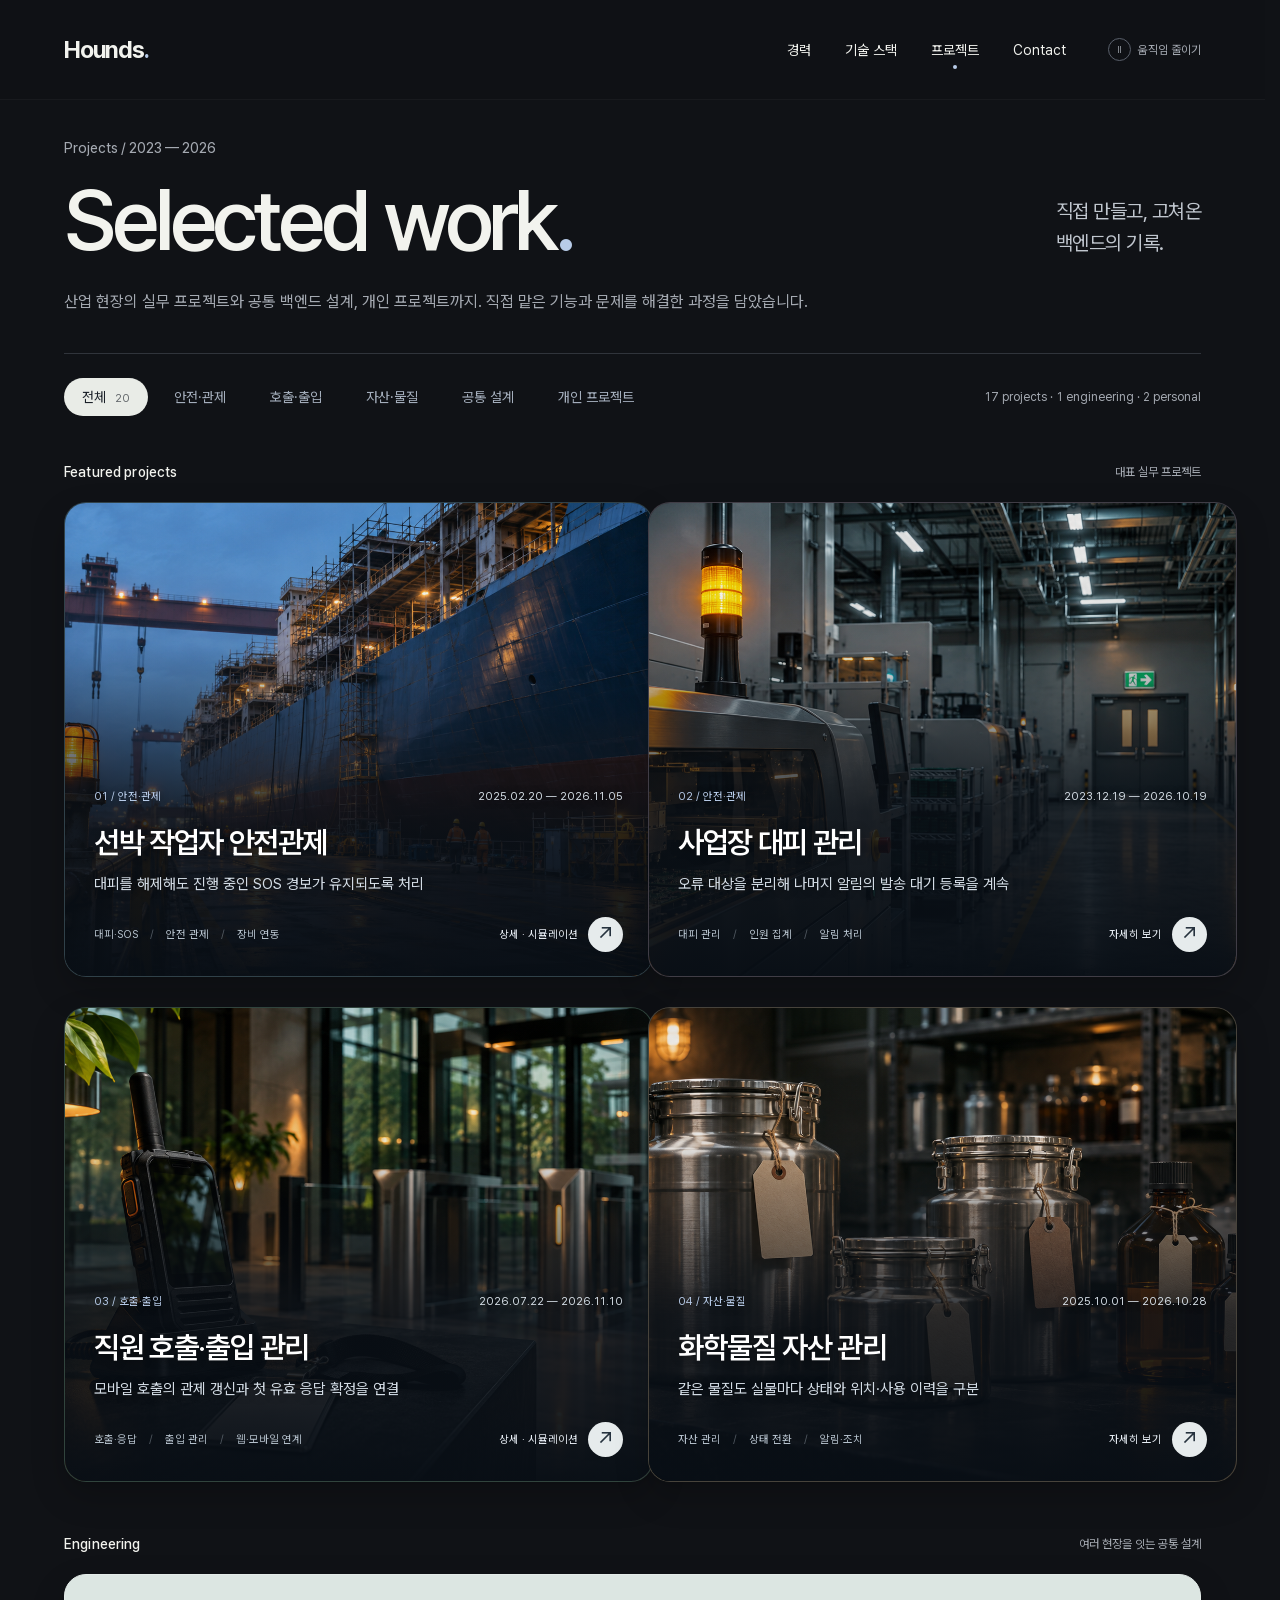
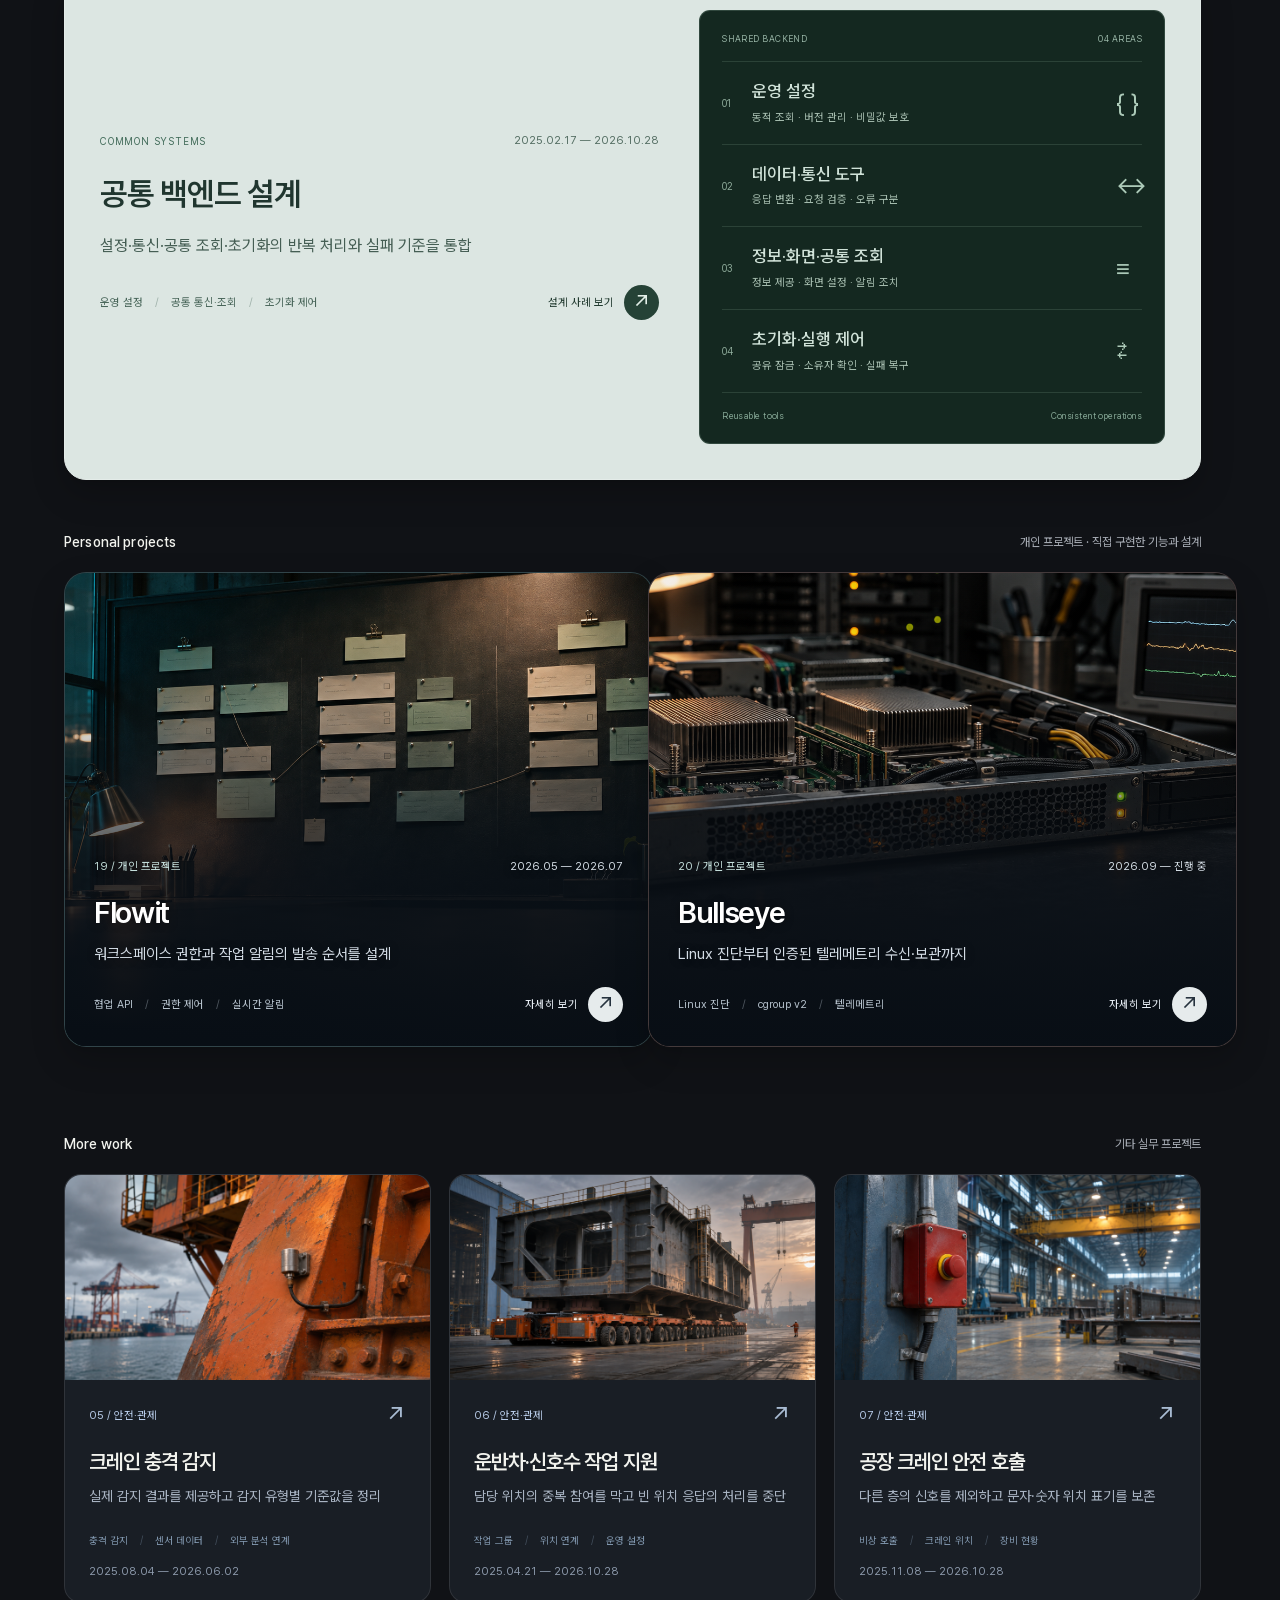
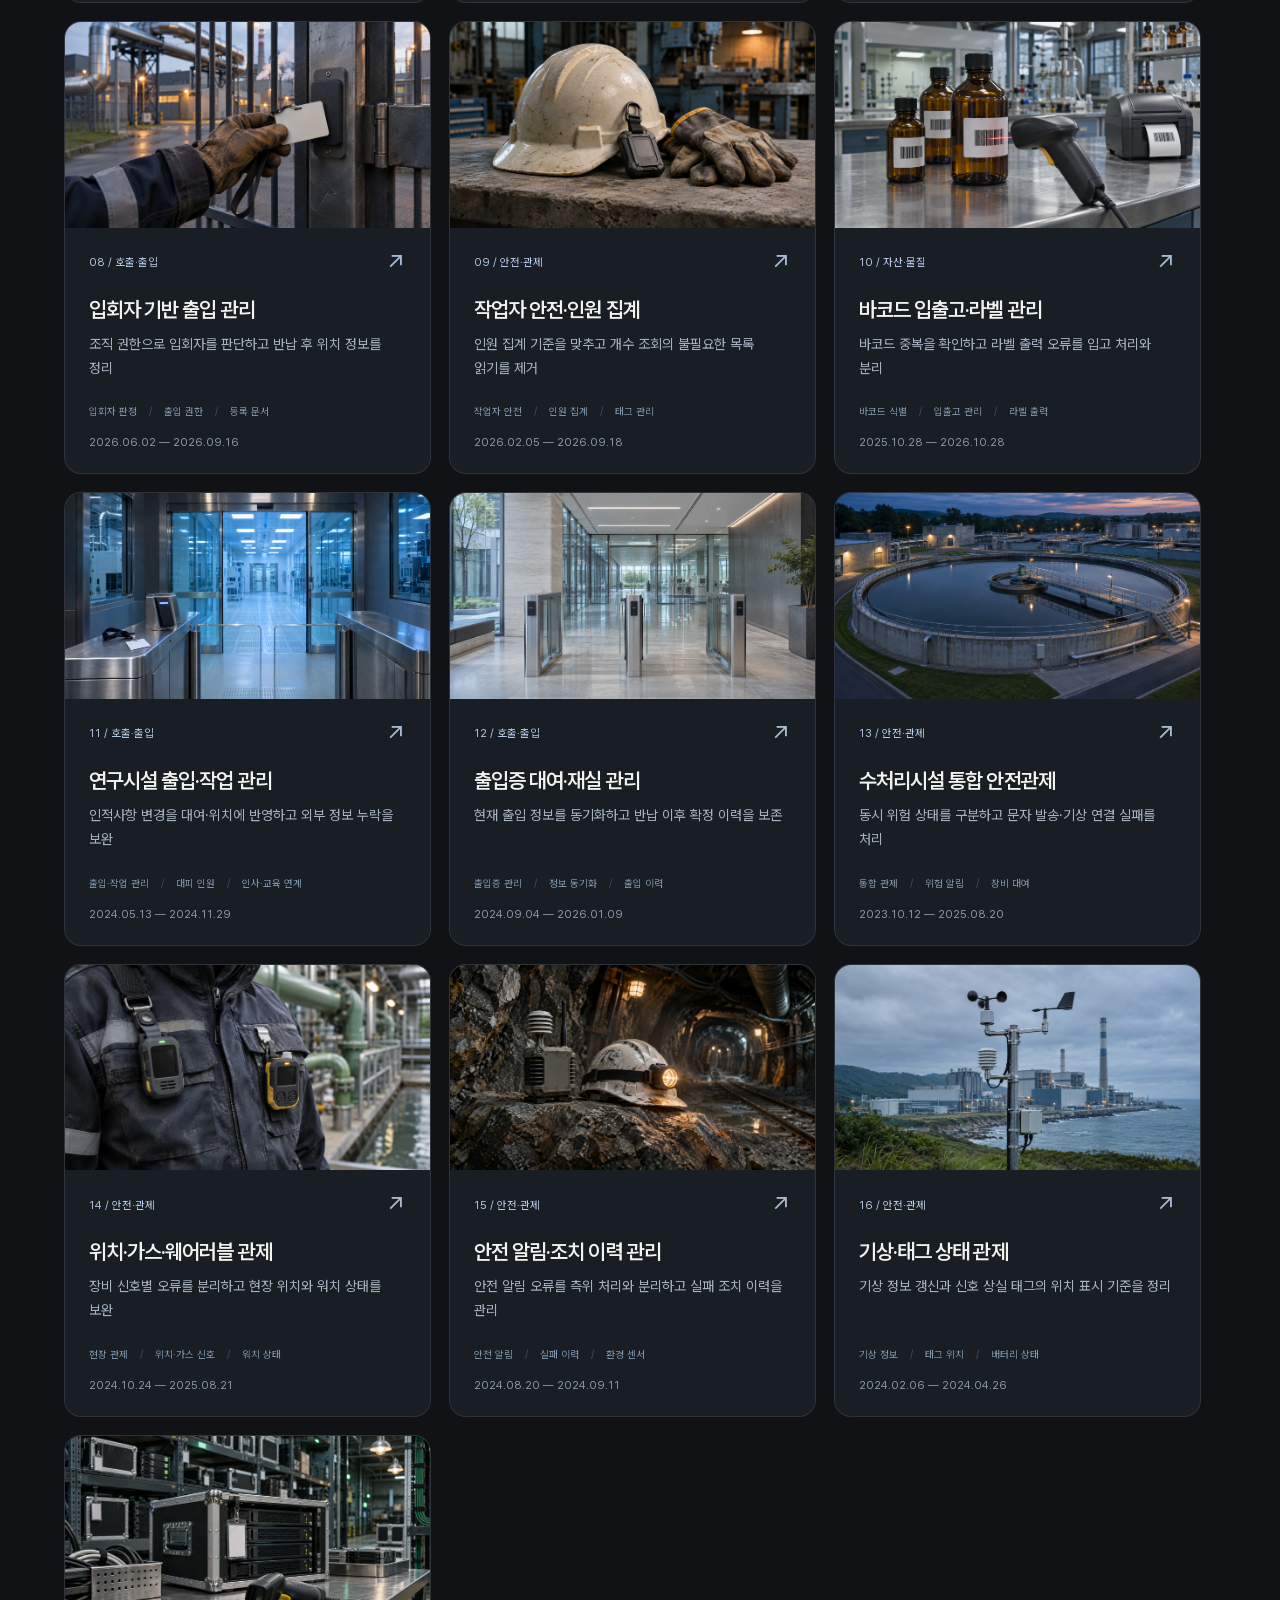
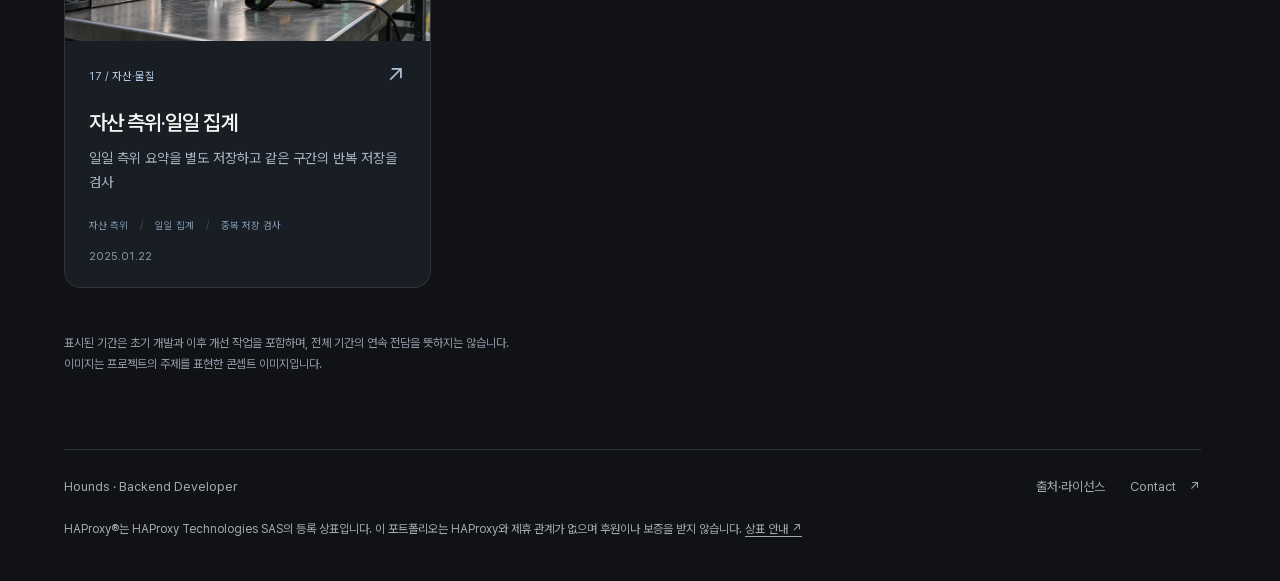
==== commit c582380d: "Explain Bullseye UOG and module acronyms" ====
--- a/projects.html
+++ b/projects.html
@@ -16,12 +16,12 @@
   <link rel="stylesheet" href="credits-dialog.css?v=20261116">
   <script src="vendor/motion.js" defer></script>
   <script src="script.js" defer></script>
-  <script src="projects-data.js?v=20261122-bullseye" defer></script>
+  <script src="projects-data.js?v=20261122-bullseye-terms" defer></script>
   <script src="card-interactions.js" defer></script>
   <script src="project-simulations.js?v=20261116-scope" defer></script>
   <script src="project-log-demo.js?v=20261122-bullseye" defer></script>
-  <script src="project-state-demo.js?v=20261122-components-2" defer></script>
-  <script src="projects.js?v=20261122-bullseye" defer></script>
+  <script src="project-state-demo.js?v=20261122-bullseye-terms" defer></script>
+  <script src="projects.js?v=20261122-bullseye-terms" defer></script>
   <script src="credits-dialog.js?v=20261116" defer></script>
 </head>
 <body id="top" class="projects-page">
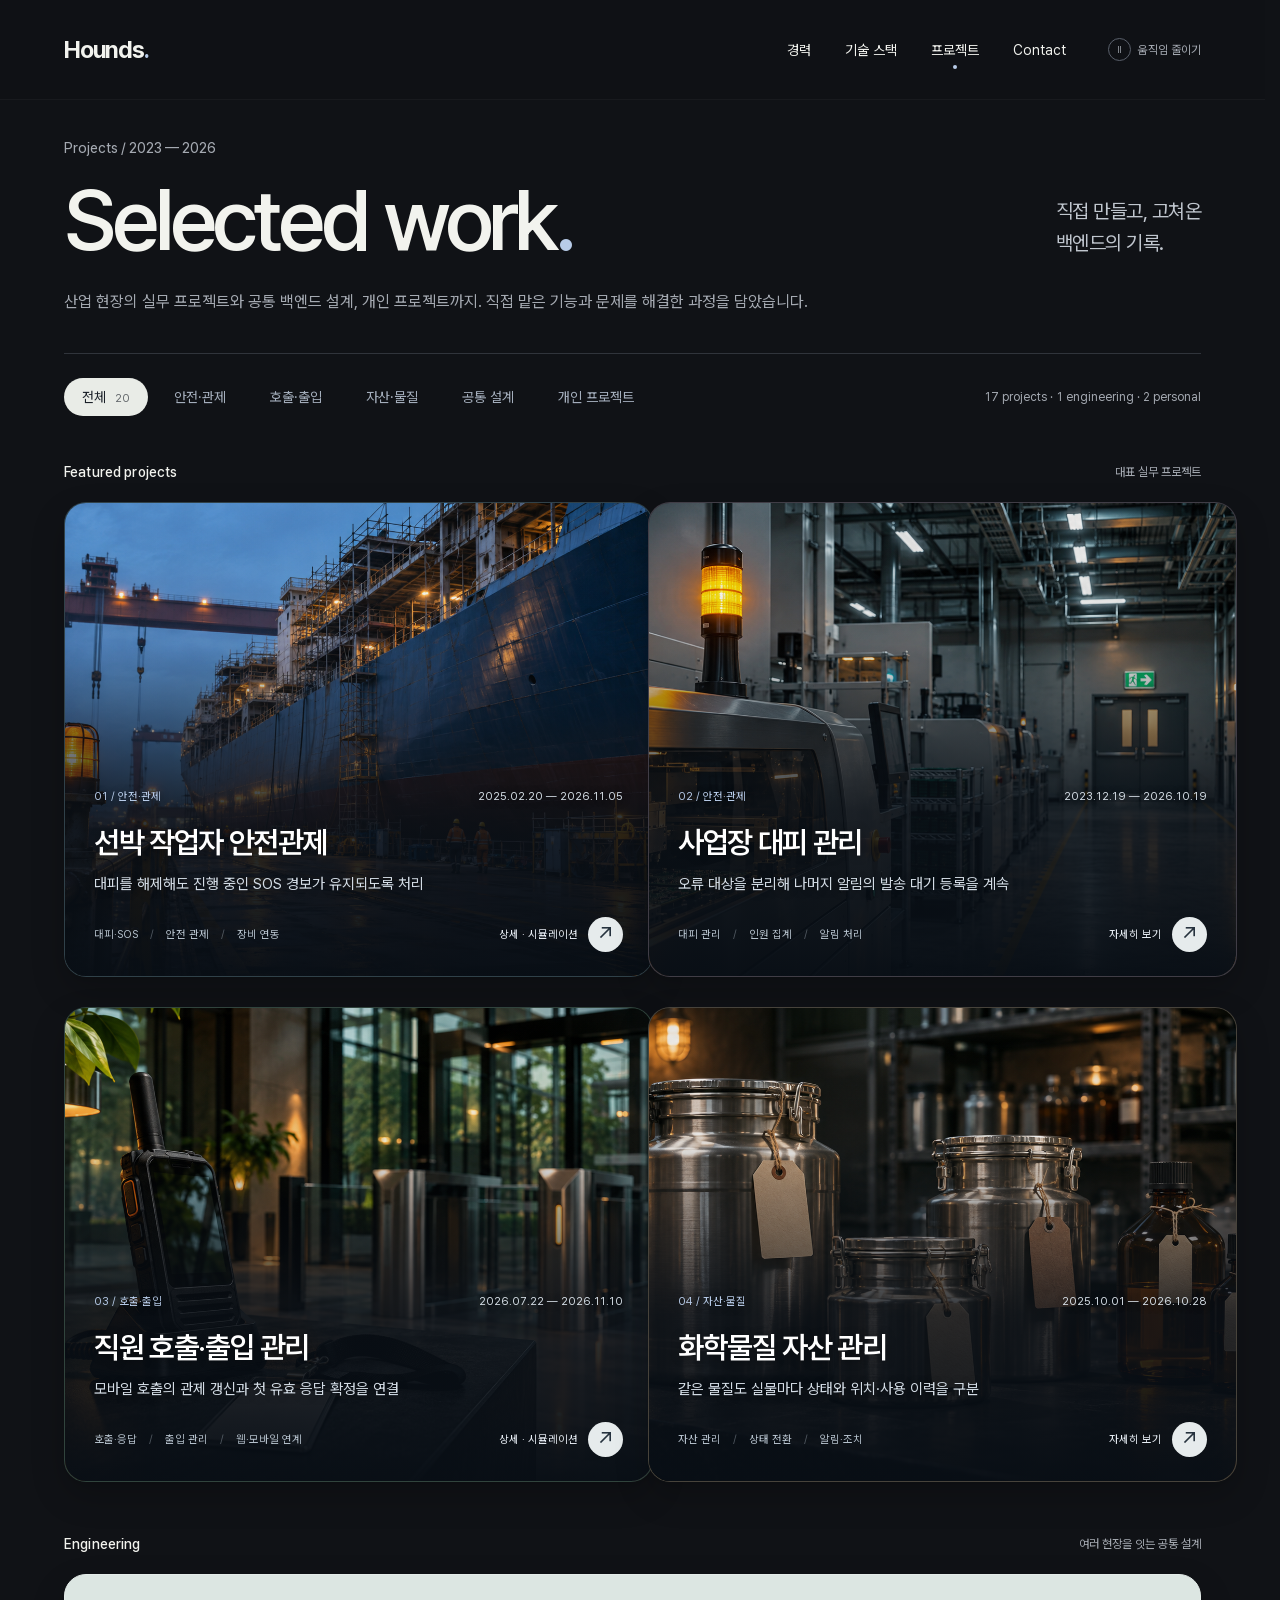
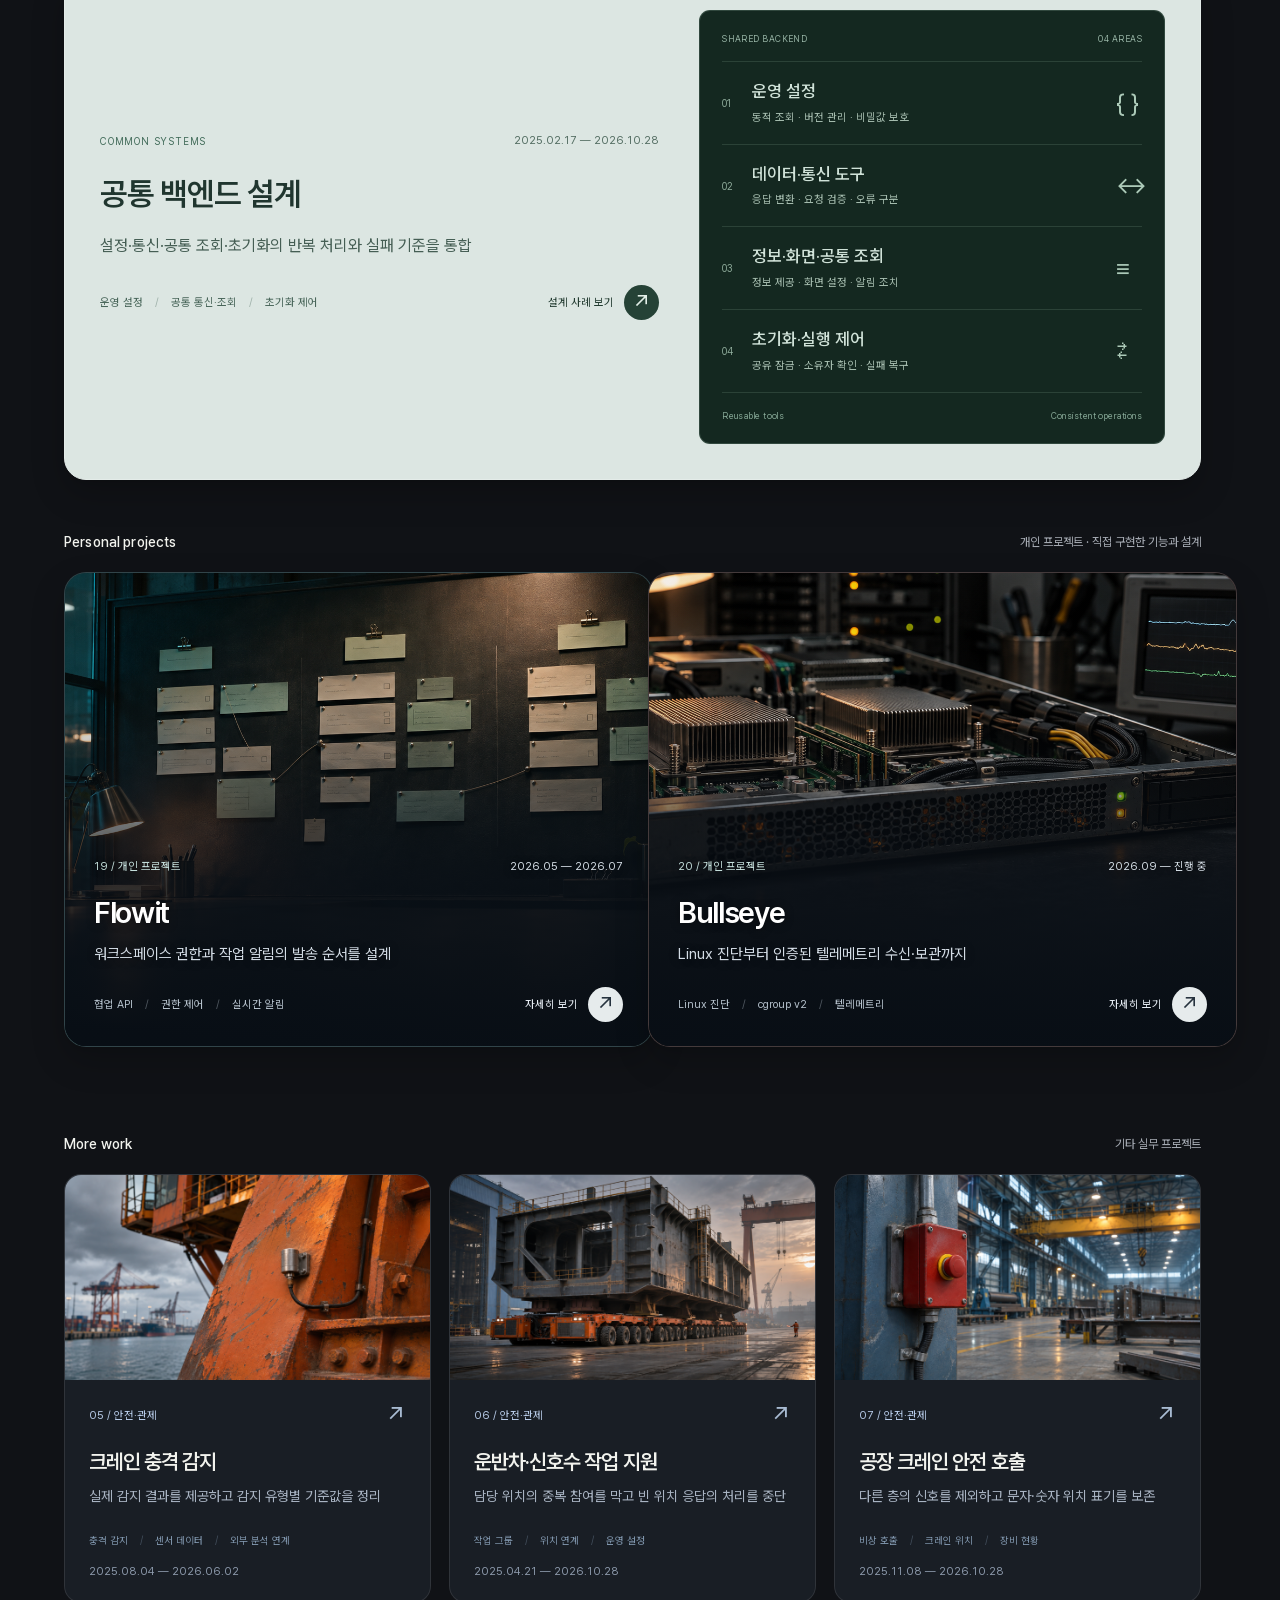
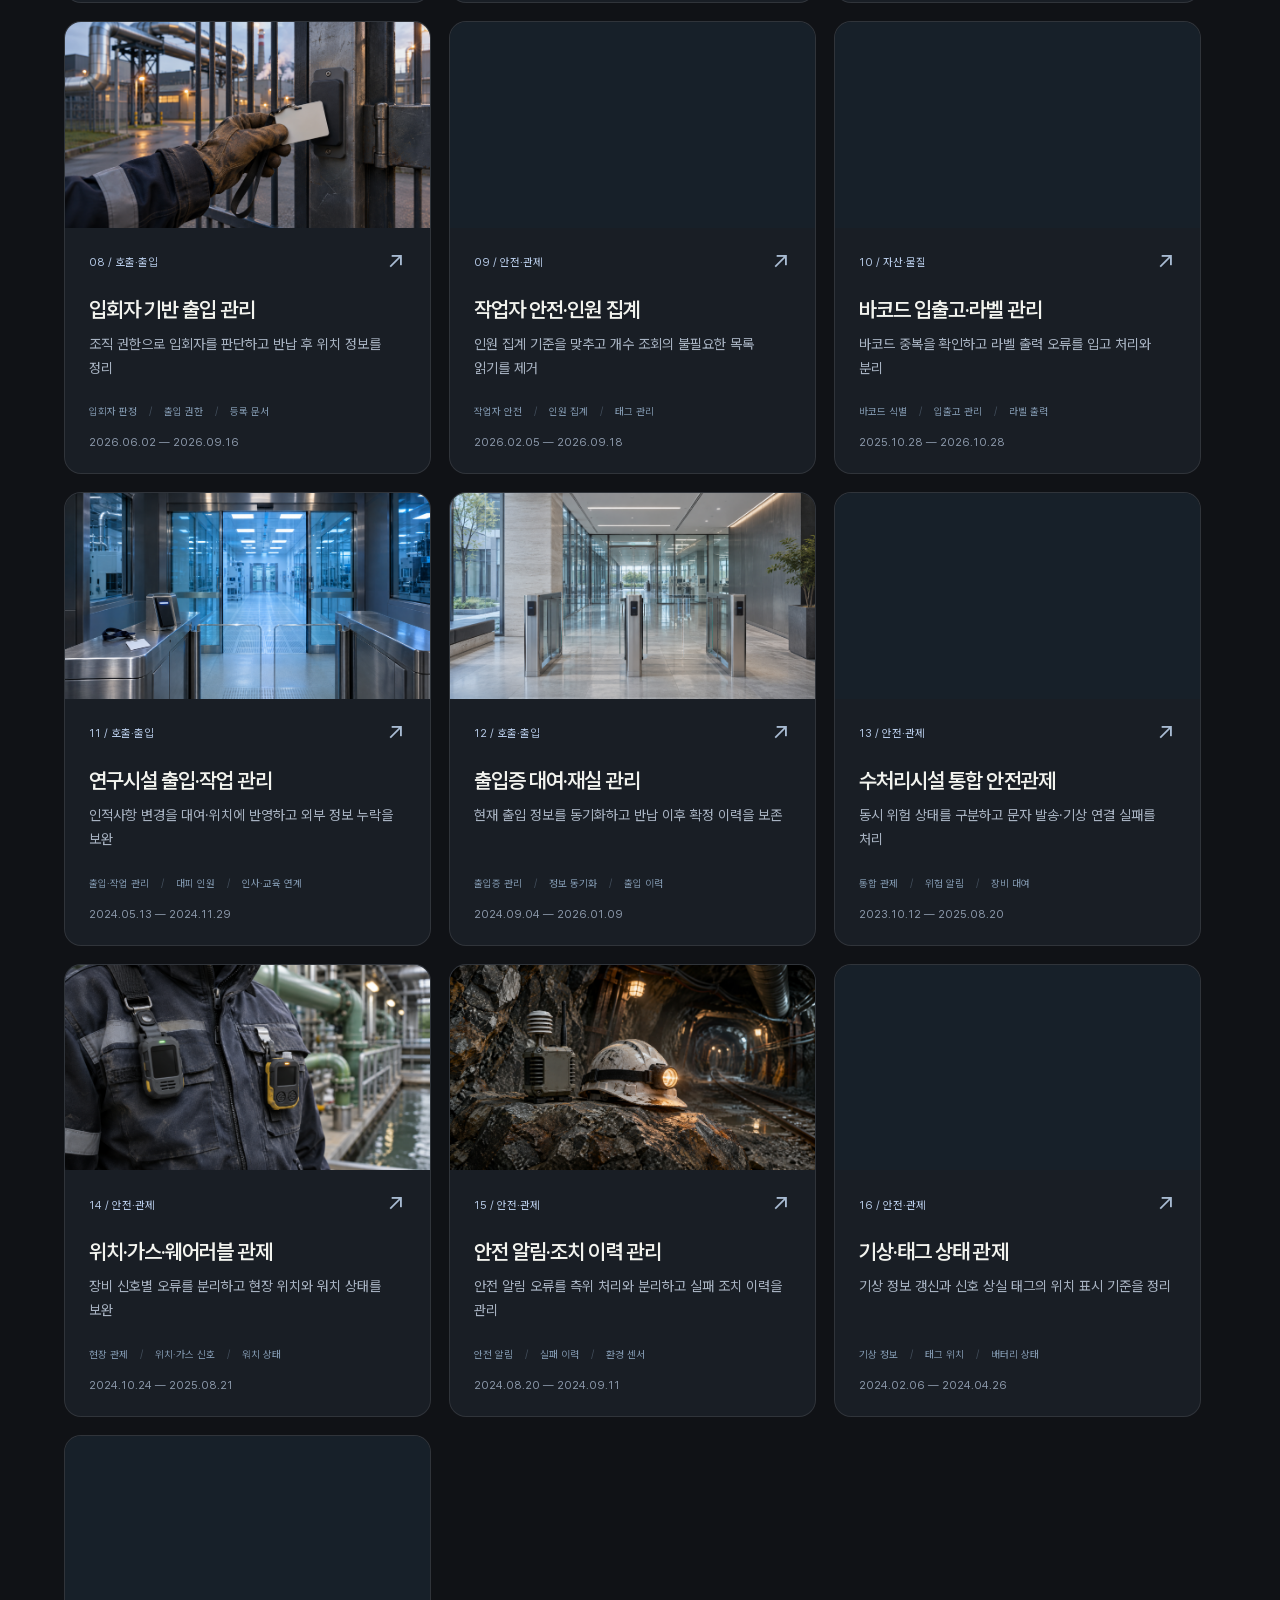
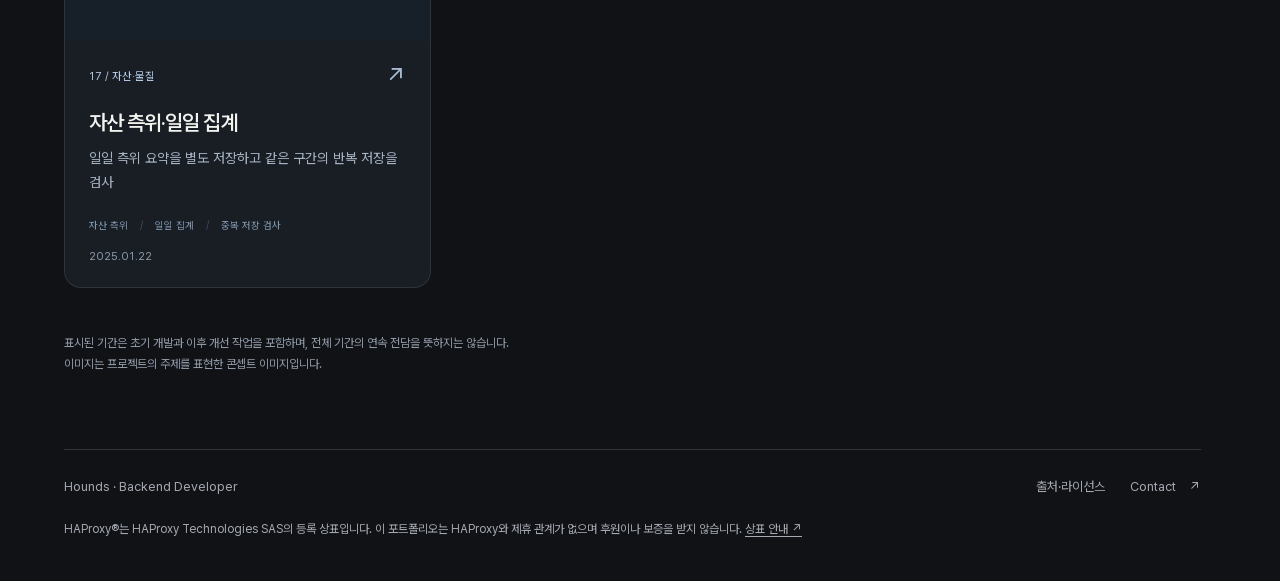
==== commit baa03d9d: "Simplify Bullseye project labels" ====
--- a/projects.html
+++ b/projects.html
@@ -16,12 +16,12 @@
   <link rel="stylesheet" href="credits-dialog.css?v=20261116">
   <script src="vendor/motion.js" defer></script>
   <script src="script.js" defer></script>
-  <script src="projects-data.js?v=20261122-bullseye-terms" defer></script>
+  <script src="projects-data.js?v=20261122-bullseye-functions" defer></script>
   <script src="card-interactions.js" defer></script>
   <script src="project-simulations.js?v=20261116-scope" defer></script>
   <script src="project-log-demo.js?v=20261122-bullseye" defer></script>
   <script src="project-state-demo.js?v=20261122-bullseye-terms" defer></script>
-  <script src="projects.js?v=20261122-bullseye-terms" defer></script>
+  <script src="projects.js?v=20261122-bullseye-functions" defer></script>
   <script src="credits-dialog.js?v=20261116" defer></script>
 </head>
 <body id="top" class="projects-page">
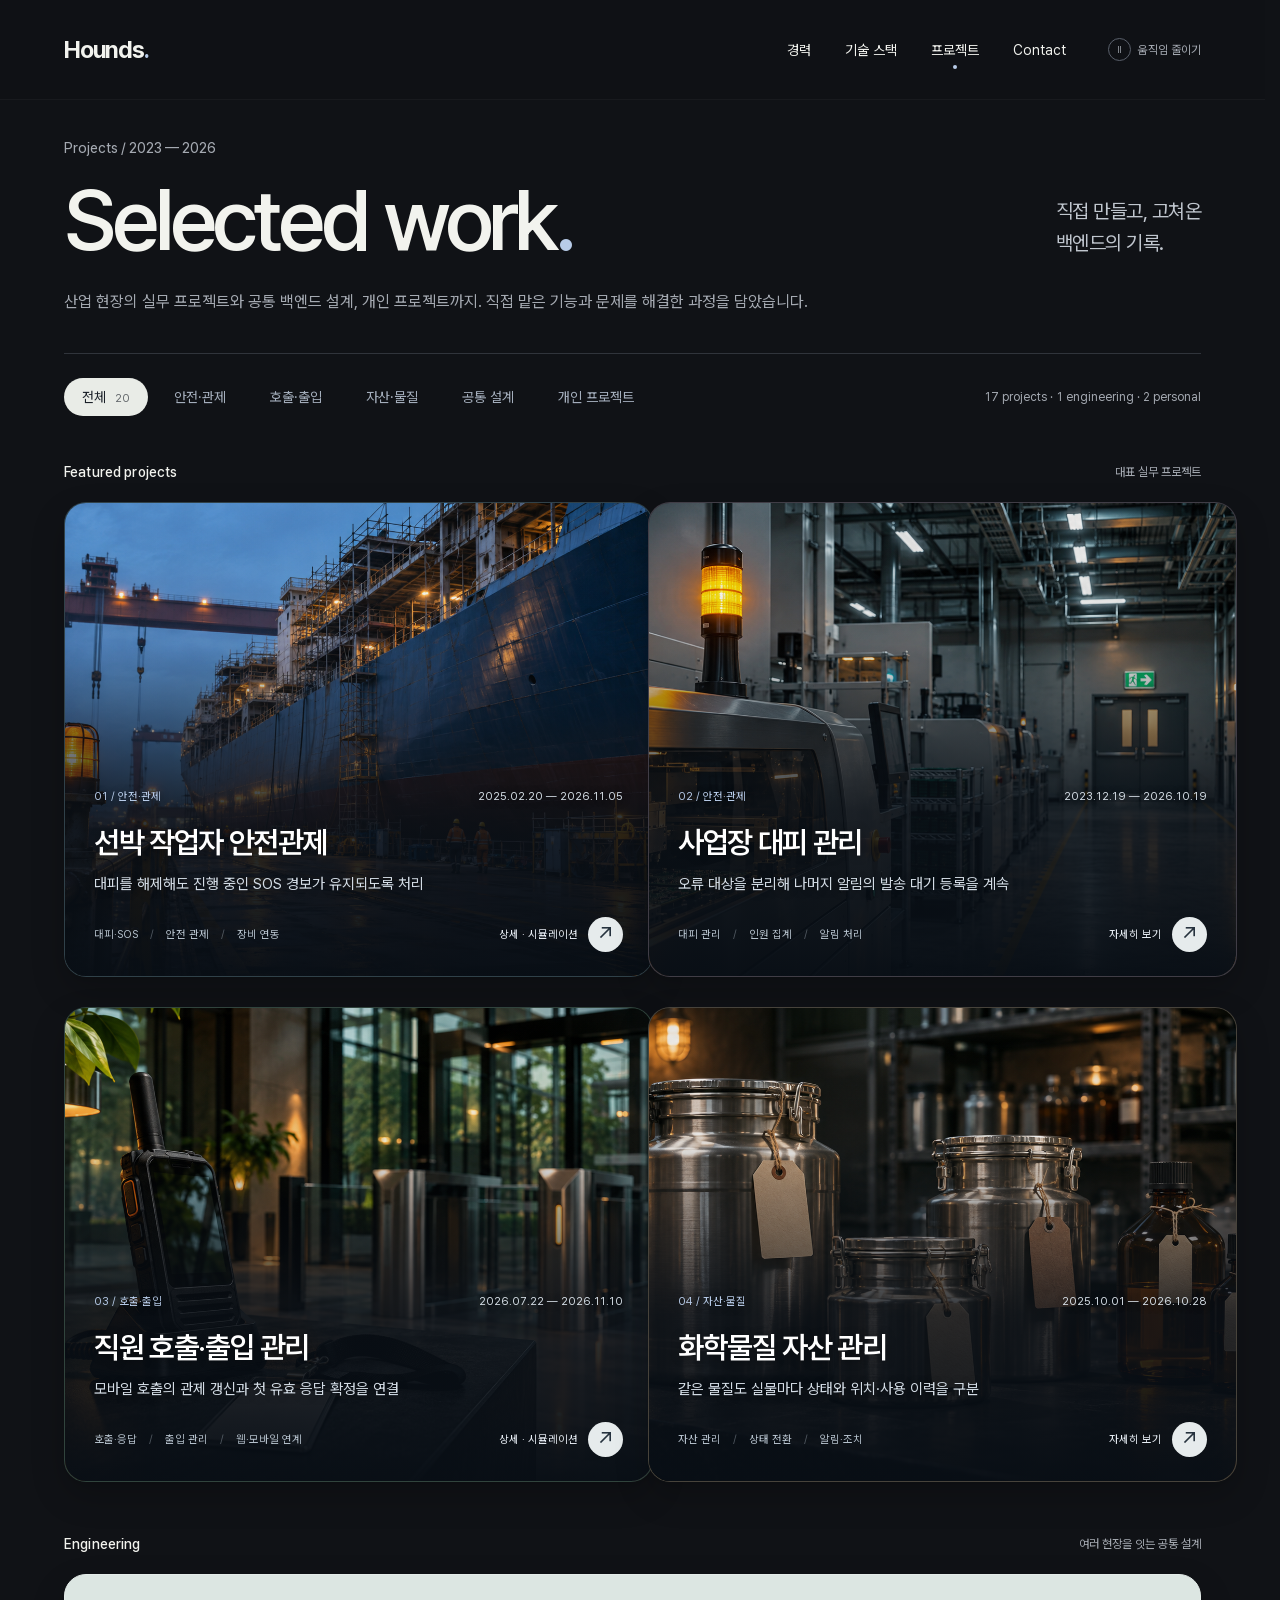
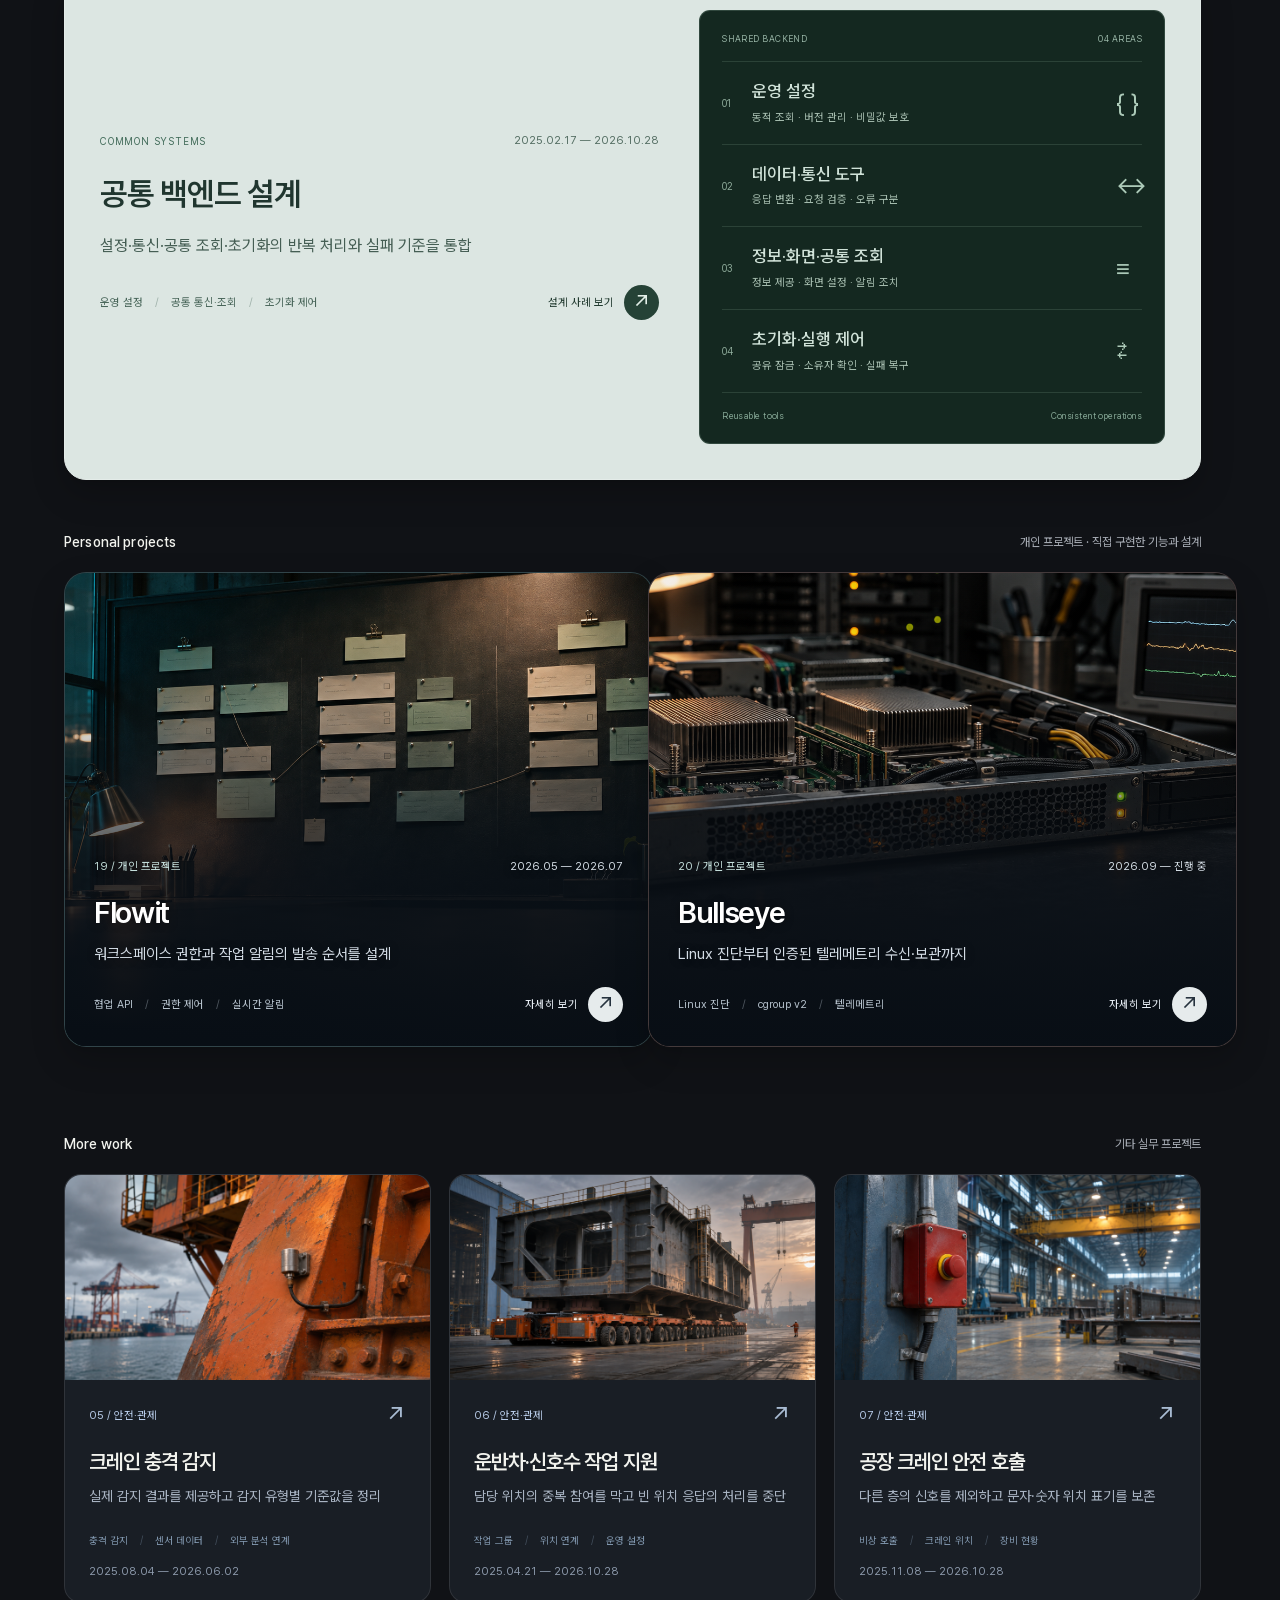
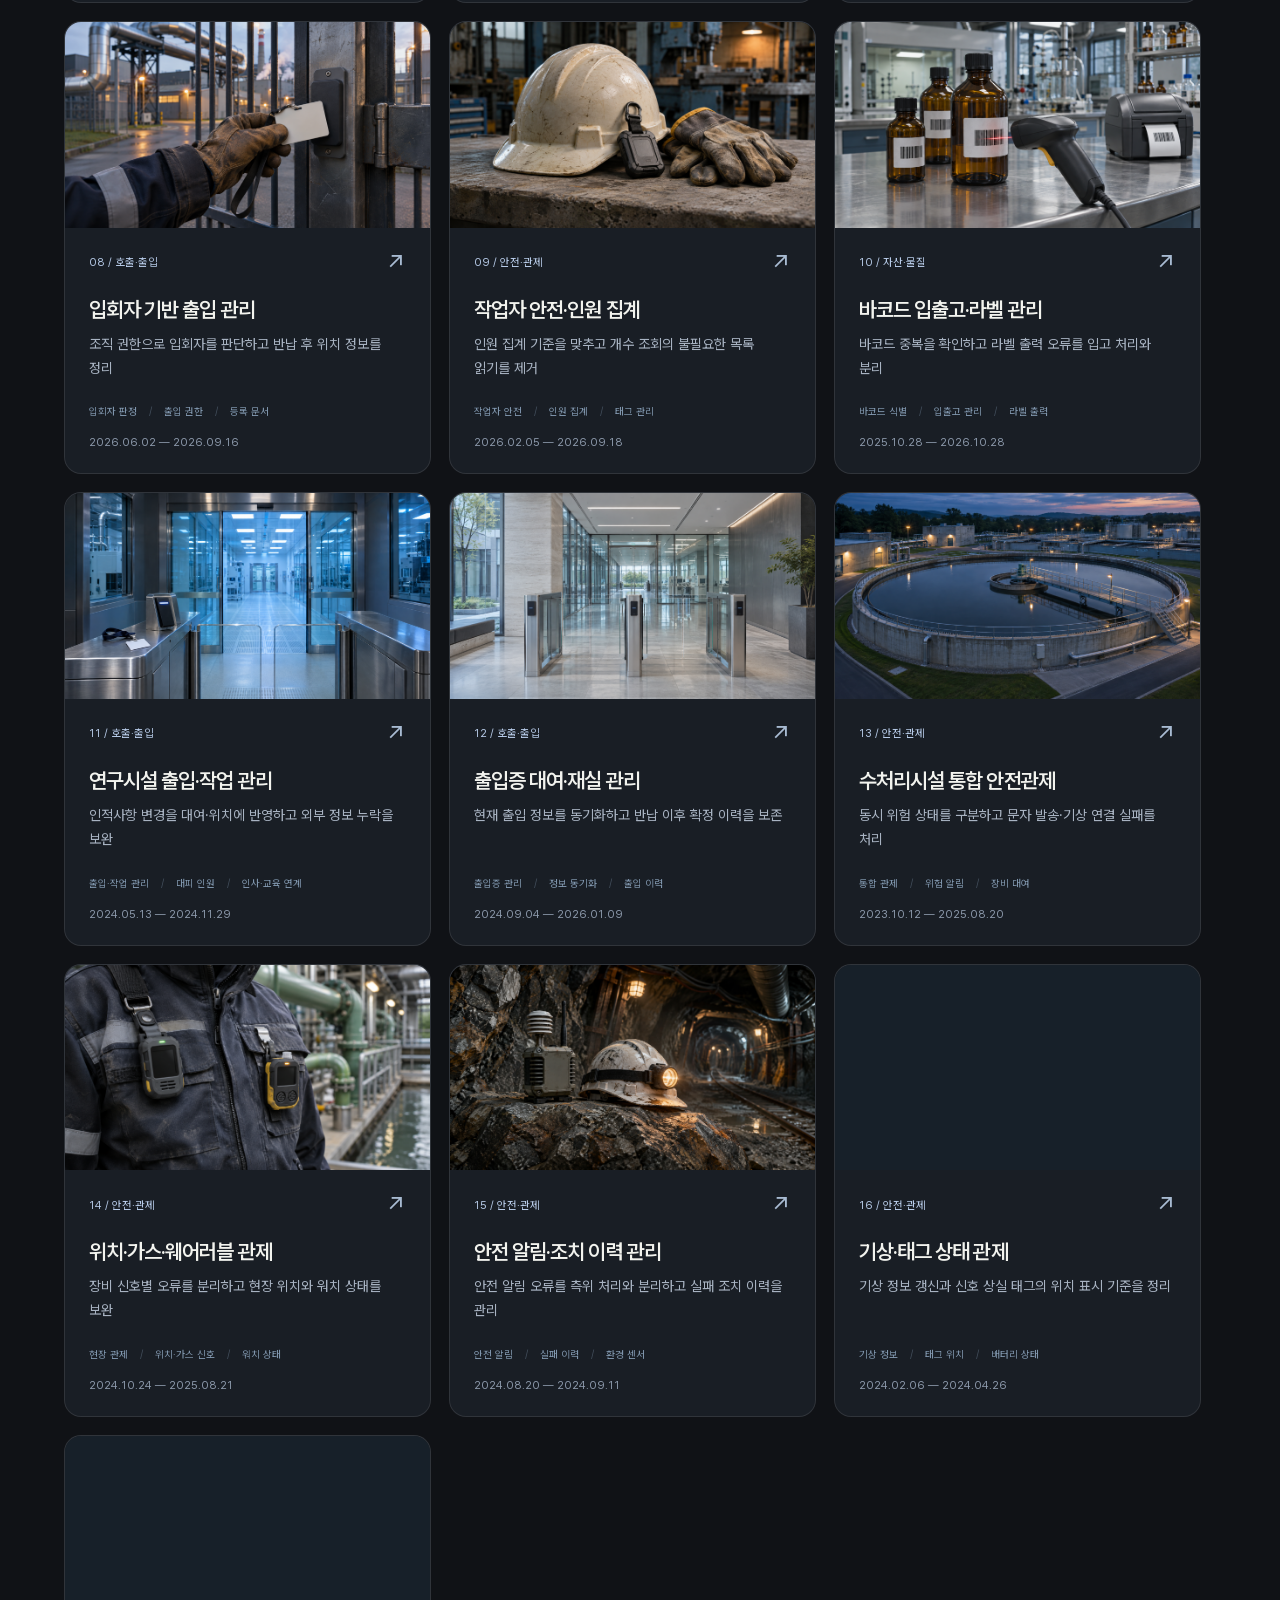
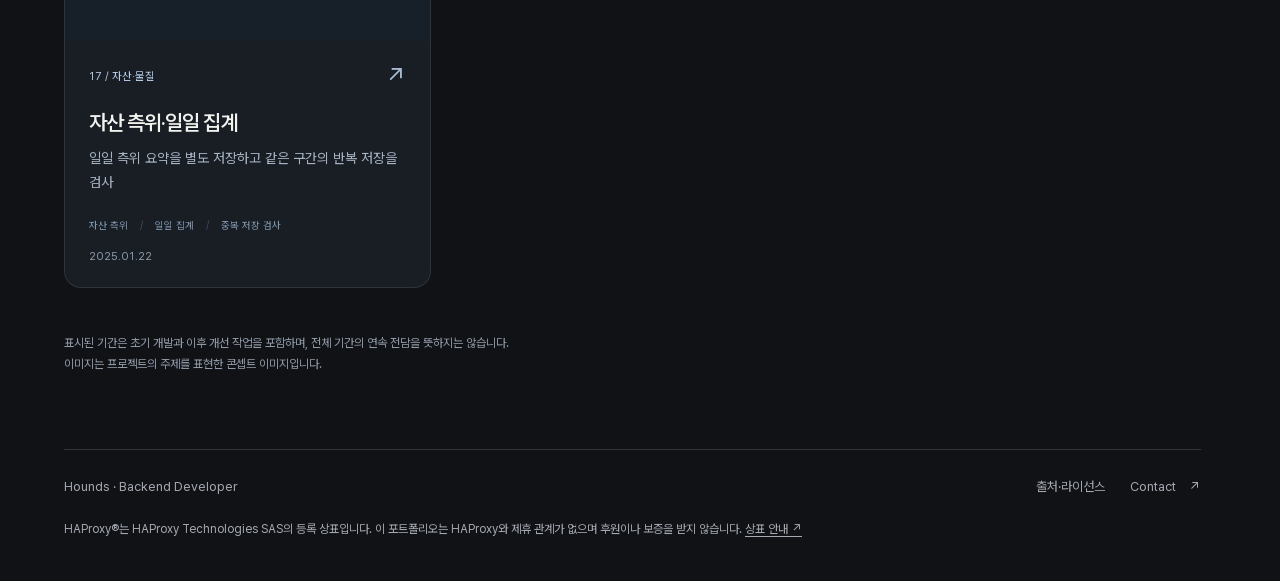
==== commit 99738e3e: "Add recorded Bullseye I/O pressure and recovery replay" ====
--- a/projects.html
+++ b/projects.html
@@ -11,7 +11,7 @@
   <link rel="stylesheet" href="styles.css?v=20261115-contact">
   <link rel="stylesheet" href="projects.css?v=20261122-bullseye">
   <link rel="stylesheet" href="project-simulations.css">
-  <link rel="stylesheet" href="project-log-demo.css?v=20261122-bullseye">
+  <link rel="stylesheet" href="project-log-demo.css?v=20261122-bullseye-io">
   <link rel="stylesheet" href="project-state-demo.css?v=20261122-components-2">
   <link rel="stylesheet" href="credits-dialog.css?v=20261116">
   <script src="vendor/motion.js" defer></script>
@@ -19,8 +19,8 @@
   <script src="projects-data.js?v=20261122-bullseye-functions" defer></script>
   <script src="card-interactions.js" defer></script>
   <script src="project-simulations.js?v=20261116-scope" defer></script>
-  <script src="project-log-demo.js?v=20261122-bullseye" defer></script>
-  <script src="project-state-demo.js?v=20261122-bullseye-terms" defer></script>
+  <script src="project-log-demo.js?v=20261122-bullseye-io" defer></script>
+  <script src="project-state-demo.js?v=20261122-bullseye-io" defer></script>
   <script src="projects.js?v=20261122-bullseye-functions" defer></script>
   <script src="credits-dialog.js?v=20261116" defer></script>
 </head>
--- a/project-log-demo.css
+++ b/project-log-demo.css
@@ -35,7 +35,7 @@
 .replay-error p { margin: 0 0 13px; }
 .replay-error button { min-height: 44px; padding: 8px 14px; border: 1px solid #52687b; border-radius: 6px; background: #1e2b35; color: #e0e9ef; font-size: 12px; }
 .replay-body { padding: 23px 22px 19px; }
-.replay-scenarios { display: flex; gap: 6px; padding: 14px 22px 0; }
+.replay-scenarios { display: flex; flex-wrap: wrap; gap: 6px; padding: 14px 22px 0; }
 .replay-scenarios button { min-height: 42px; padding: 9px 14px; border: 1px solid #344853; border-radius: 5px; background: #111b22; color: #99afbc; font-size: 12px; }
 .replay-scenarios button[aria-pressed="true"] { color: #d0e5d9; border-color: #6a8d79; background: #a4c7b510; }
 .replay-heartbeat { display: flex; flex-wrap: wrap; align-items: center; gap: 8px 16px; margin: -6px 0 18px; color: #9aafbb; font-family: var(--replay-mono); font-size: 10px; line-height: 1.6; }
@@ -110,12 +110,20 @@
 .replay-line-background, .replay-line-played { fill: none; stroke-linecap: round; stroke-linejoin: round; vector-effect: non-scaling-stroke; }
 .replay-line-background { stroke: #42594f; stroke-width: 1.5; opacity: .65; }
 .replay-line-played { stroke: #a4c7b5; stroke-width: 2; }
+.replay-line-full { stroke-dasharray: 4 4; }
+.replay-line-background.replay-line-full { stroke: #456784; }
+.replay-line-played.replay-line-full { stroke: #9dbedf; }
+.replay-io-legend { display: flex; flex-wrap: wrap; gap: 5px 17px; margin: 7px 0 10px; padding: 0; list-style: none; }
+.replay-io-legend li { display: flex; align-items: center; gap: 7px; color: #b4c8c3; font-size: 11px; line-height: 1.6; }
+.replay-io-legend li > span { flex: 0 0 15px; border-top: 2px solid #a4c7b5; }
+.replay-io-legend li.replay-io-full-legend > span { border-top: 2px dashed #9dbedf; }
 .replay-cursor { stroke: #b7c9be; stroke-width: 1; stroke-dasharray: 3 4; opacity: .7; vector-effect: non-scaling-stroke; }
 .replay-dot { fill: #d9eadd; stroke: #0c1318; stroke-width: 2; vector-effect: non-scaling-stroke; }
 .replay-phase-shade { fill: #b49a5a; opacity: .055; }
 .replay-phase-track { display: grid; grid-template-columns: repeat(4, minmax(0, 1fr)); gap: 6px; margin-top: 10px; }
 .replay-phase-track.is-gradual { grid-template-columns: repeat(7, minmax(0, 1fr)); }
 .replay-phase-track.is-memory { grid-template-columns: repeat(6, minmax(0, 1fr)); }
+.replay-phase-track.is-io { grid-template-columns: repeat(auto-fit, minmax(min(100%, 110px), 1fr)); }
 .replay-phase { display: flex; flex-direction: column; gap: 5px; min-width: 0; min-height: 63px; padding: 10px 12px; border: 1px solid #2e3e49; border-radius: 5px; background: #141e25; color: #a9bbc8; text-align: left; transition: border-color 150ms ease, background-color 150ms ease; }
 .replay-phase > span { color: #94a7b5; font-family: var(--replay-mono); font-size: 10px; line-height: 1.4; }
 .replay-phase > strong { color: inherit; font-size: 11px; font-weight: 500; line-height: 1.5; overflow-wrap: anywhere; }
@@ -231,6 +239,7 @@
   .replay-phase-track { grid-template-columns: repeat(2, minmax(0, 1fr)); }
   .replay-phase-track.is-gradual { grid-template-columns: repeat(2, minmax(0, 1fr)); }
   .replay-phase-track.is-memory { grid-template-columns: repeat(2, minmax(0, 1fr)); }
+  .replay-phase-track.is-io { grid-template-columns: repeat(2, minmax(0, 1fr)); }
   .replay-phase { gap: 3px; min-height: 58px; padding: 9px 10px; }
   .replay-controls { gap: 7px; margin-top: 17px; }
   .replay-controls button { padding-inline: 11px; font-size: 11px; }
